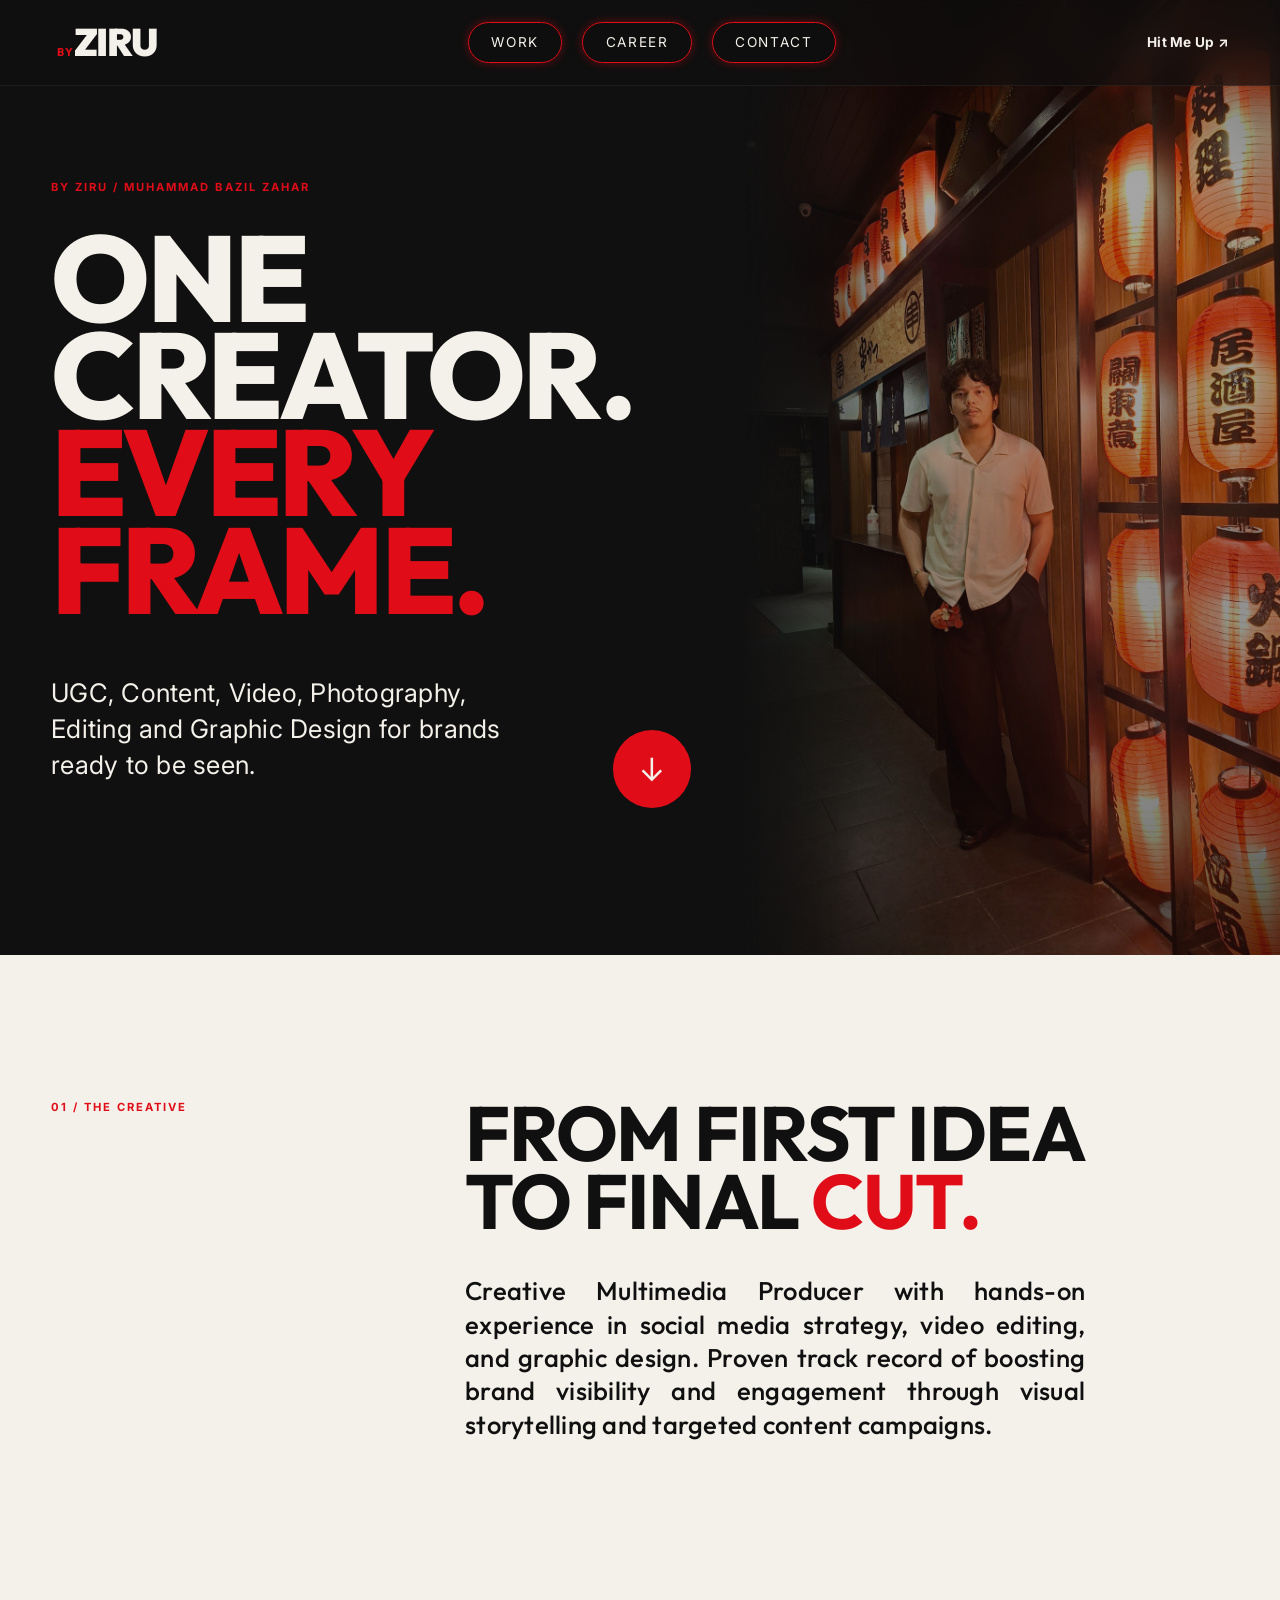
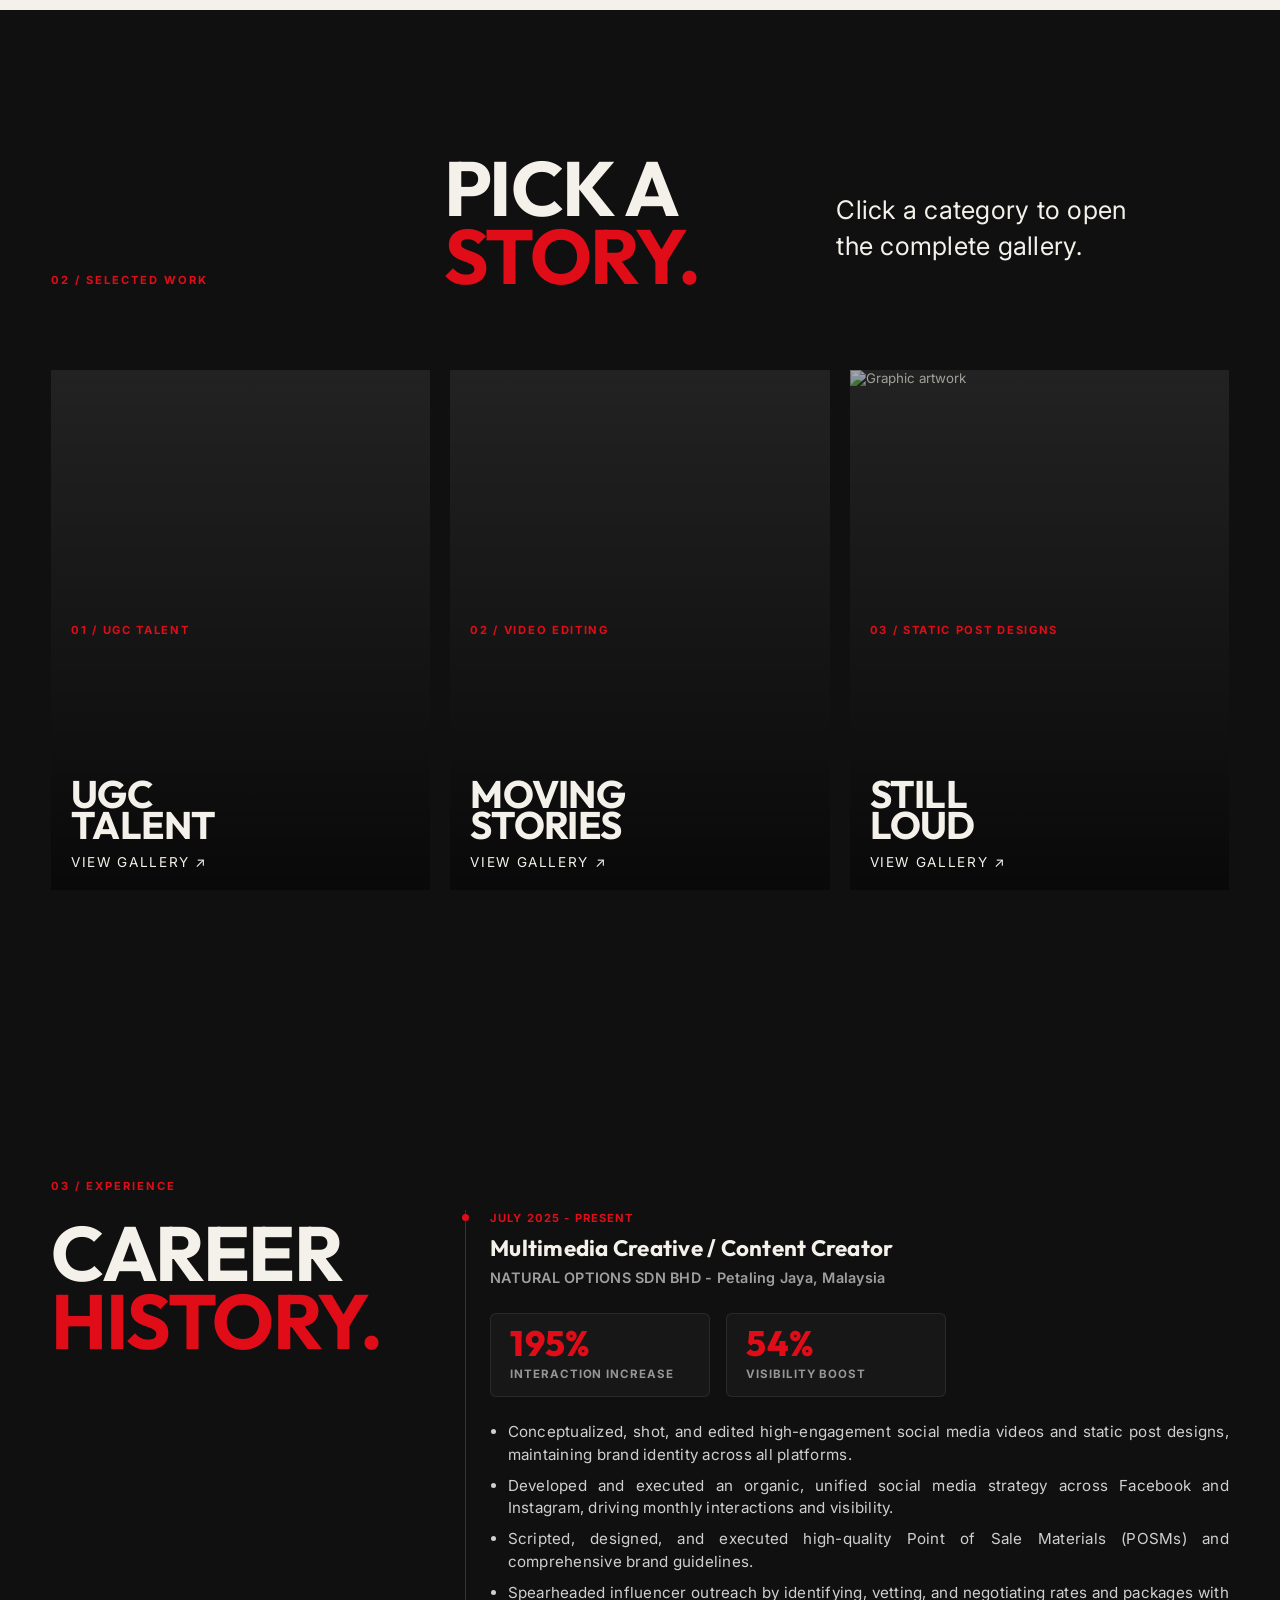
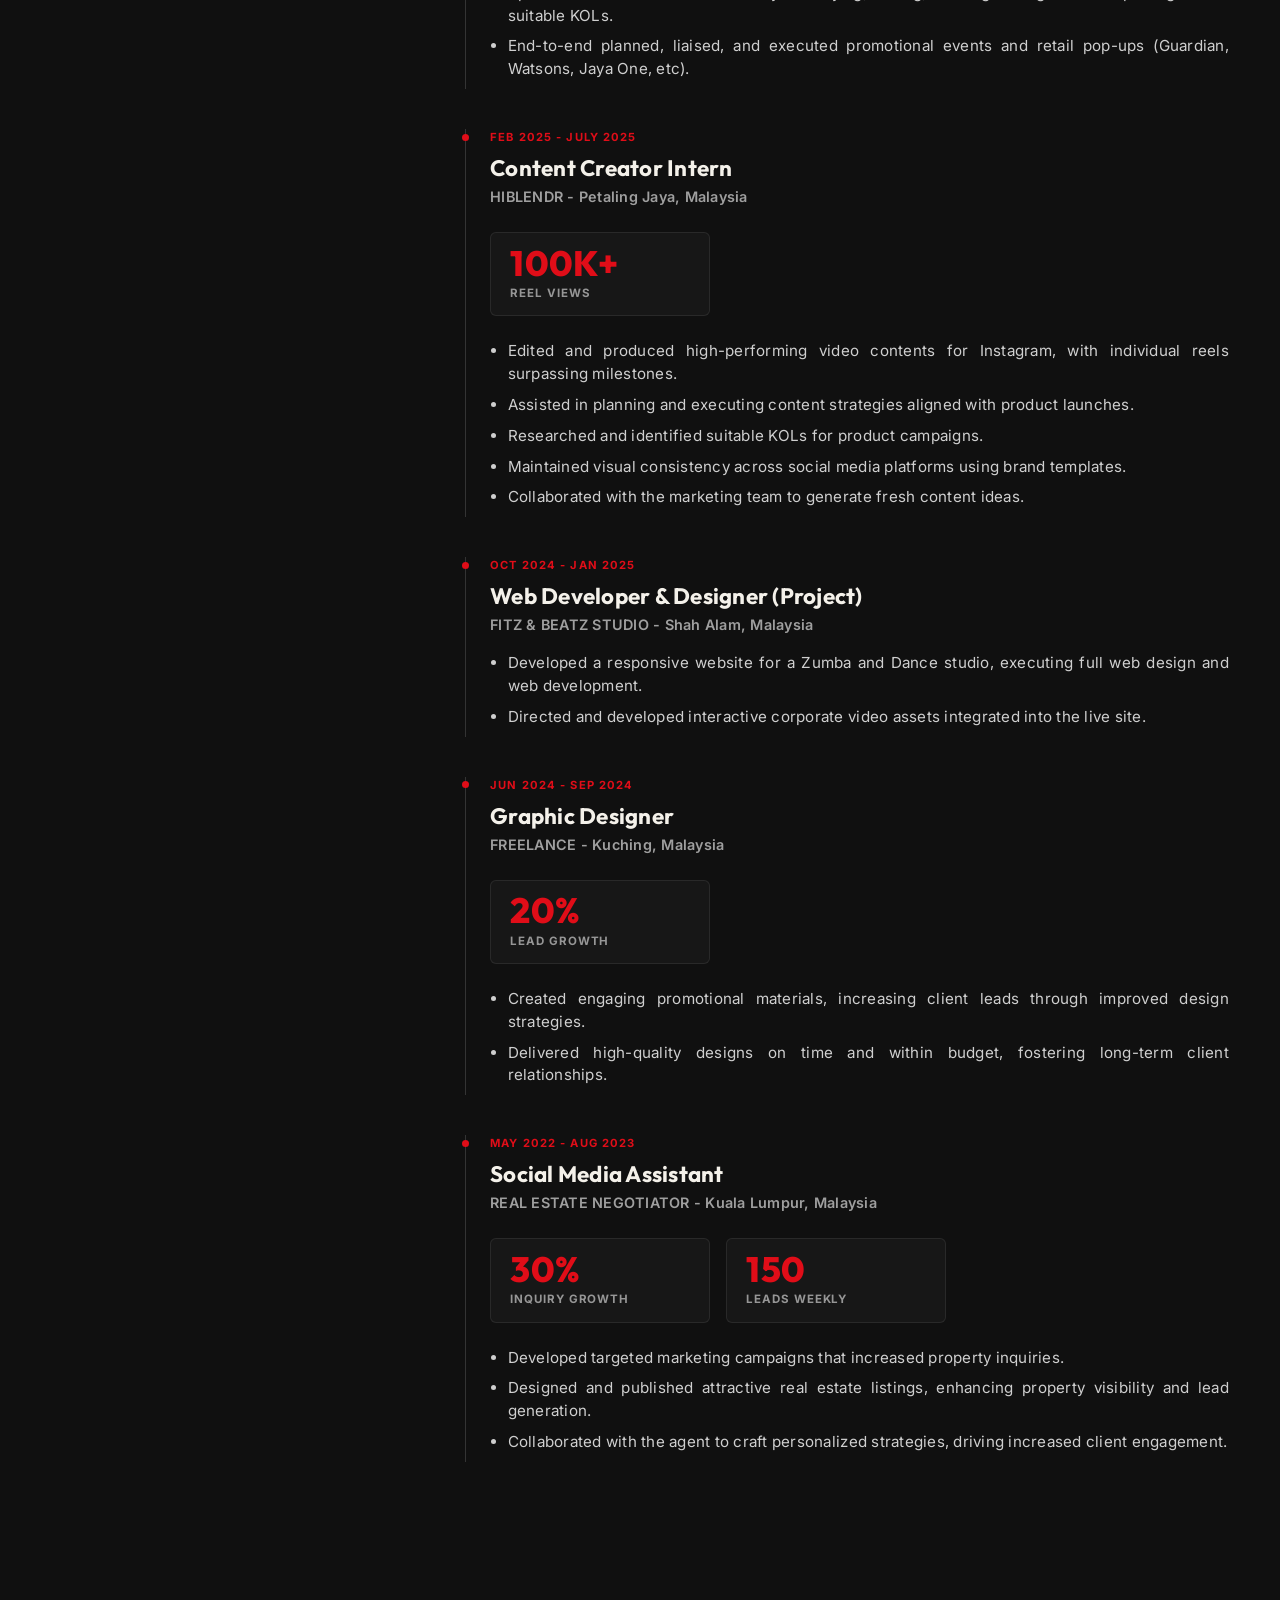
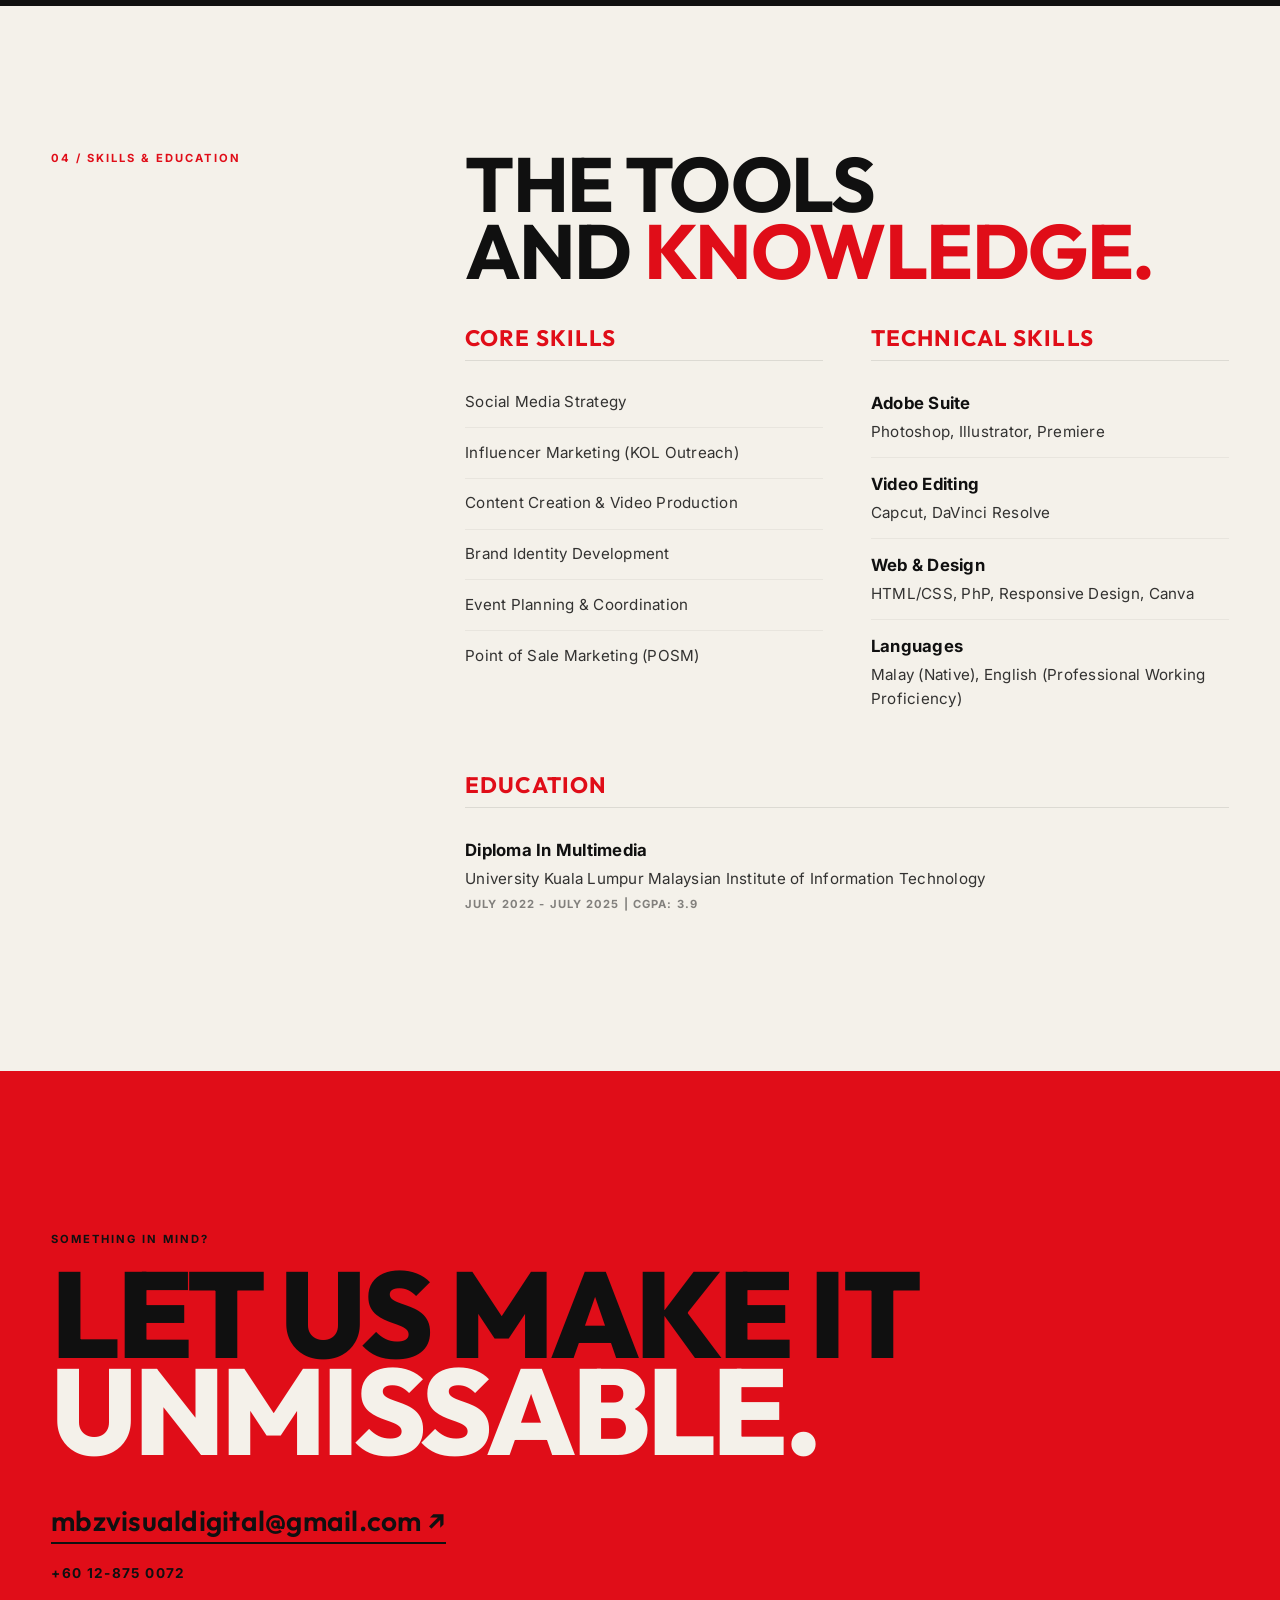
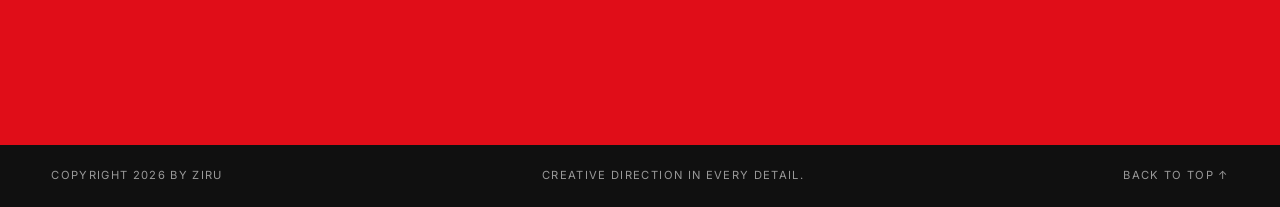
==== index.html @ d450a05c "style: increase eyebrow to heading gap to match heading to description gap" ====
<!doctype html>
<html lang="en">

<head>
    <!-- ========================================== METADATA & FONTS ========================================== -->
    <meta charset="UTF-8">
    <meta name="viewport" content="width=device-width, initial-scale=1.0">
    <meta name="referrer" content="no-referrer">
    <meta name="description" content="BY ZIRU - all-in-one creative studio.">
    <title>BY ZIRU | Creative Studio</title>

    <!-- Google Fonts -->
    <link rel="preconnect" href="https://fonts.googleapis.com">
    <link rel="preconnect" href="https://fonts.gstatic.com" crossorigin>
    <link
        href="https://fonts.googleapis.com/css2?family=Inter:wght@400;500;600;700&family=Outfit:wght@400;600;700;800;900&display=swap"
        rel="stylesheet">

    <!-- Custom Styles -->
    <link rel="stylesheet" href="styles.css?v=1.2">
</head>

<body>

    <!-- ========================================== SITE HEADER (NAV) ========================================== -->
    <header class="site-header">
        <a class="logo" href="#top" aria-label="BY ZIRU home">
            <b>BY</b><span>ZIRU</span>
        </a>
        <nav>
            <a href="#work">Work</a>
            <a href="#experience">Career</a>
            <a href="#contact">Contact</a>
        </nav>
        <a class="header-contact" href="mailto:mbzvisualdigital@gmail.com">Hit Me Up &#8599;</a>
    </header>

    <!-- ========================================== MAIN CONTENT ========================================== -->
    <main id="top">

        <!-- ----------------- HERO SECTION (SPLIT LAYOUT) ----------------- -->
        <section class="hero hero-split">
            <div class="hero-content">
                <div class="hero-header-group">
                    <p class="eyebrow">BY ZIRU / MUHAMMAD BAZIL ZAHAR</p>
                    <h1>One creator.<br><em>Every frame.</em></h1>
                </div>
                <div class="hero-bottom">
                    <p>UGC, Content, Video, Photography, Editing and Graphic Design for brands ready to be seen.</p>
                    <a class="round-link" href="#work">&#8595;</a>
                </div>
            </div>
            <div class="hero-image-wrapper">
                <img src="Images/20260505_210655~2.jpg" alt="BY ZIRU Creative Studio Hero" class="hero-split-image">
            </div>
        </section>

        <!-- ----------------- INTRO SECTION (01) ----------------- -->
        <section class="intro light">
            <p class="section-label">01 / The creative</p>
            <div>
                <h2>From first idea<br>to final <em>cut.</em></h2>
                <p>Creative Multimedia Producer with hands-on experience in social media strategy, video editing, and
                    graphic design. Proven track record of boosting brand visibility and engagement through visual
                    storytelling and targeted content campaigns.</p>
            </div>
        </section>

        <!-- ----------------- SELECTED WORK / GALLERY SECTION (02) ----------------- -->
        <section class="work" id="work">
            <div class="work-head">
                <p class="section-label">02 / Selected work</p>
                <h2>Pick a<br><em>story.</em></h2>
                <p>Click a category to open<br>the complete gallery.</p>
            </div>
            <div class="category-grid">
                <!-- UGC Card -->
                <button class="category-card category-ugc" data-gallery="ugc">
                    <video src="Files/Talent/Heypresso Coffee Machine Ad.mp4" alt="BY ZIRU Talent work" autoplay loop
                        muted playsinline></video>
                    <span>01 / UGC Talent</span>
                    <strong>UGC<br>Talent</strong>
                    <i>View gallery &#8599;</i>
                </button>

                <!-- Videos Card -->
                <button class="category-card" data-gallery="videos">
                    <video src="Files/Videos/w.mp4" alt="Film production" autoplay loop muted playsinline></video>
                    <span>02 / Video Editing</span>
                    <strong>Moving<br>stories</strong>
                    <i>View gallery &#8599;</i>
                </button>

                <!-- Static Posts Card -->
                <button class="category-card" data-gallery="static">
                    <img src="Files/Static Posts/ramadhan.png" alt="Graphic artwork">
                    <span>03 / Static Post Designs</span>
                    <strong>Still<br>loud</strong>
                    <i>View gallery &#8599;</i>
                </button>
            </div>
        </section>

        <!-- ----------------- EXPERIENCE SECTION (03) ----------------- -->
        <section class="experience" id="experience">
            <div class="experience-header">
                <p class="section-label">03 / Experience</p>
                <h2>Career<br><em>History.</em></h2>
            </div>

            <div class="experience-list">
                <div class="experience-item">
                    <span class="exp-date">July 2025 - Present</span>
                    <h3 class="exp-title">Multimedia Creative / Content Creator</h3>
                    <span class="exp-company">NATURAL OPTIONS SDN BHD - Petaling Jaya, Malaysia</span>
                    <div class="exp-metrics">
                        <div class="metric-card">
                            <span class="metric-num">195%</span>
                            <span class="metric-label">Interaction Increase</span>
                        </div>
                        <div class="metric-card">
                            <span class="metric-num">54%</span>
                            <span class="metric-label">Visibility Boost</span>
                        </div>
                    </div>
                    <ul class="exp-content">
                        <li>Conceptualized, shot, and edited high-engagement social media videos and static post
                            designs, maintaining brand identity across all platforms.</li>
                        <li>Developed and executed an organic, unified social media strategy across Facebook and
                            Instagram, driving monthly interactions and visibility.</li>
                        <li>Scripted, designed, and executed high-quality Point of Sale Materials (POSMs) and
                            comprehensive brand guidelines.</li>
                        <li>Spearheaded influencer outreach by identifying, vetting, and negotiating rates and packages
                            with suitable KOLs.</li>
                        <li>End-to-end planned, liaised, and executed promotional events and retail pop-ups (Guardian,
                            Watsons, Jaya One, etc).</li>
                    </ul>
                </div>

                <div class="experience-item">
                    <span class="exp-date">Feb 2025 - July 2025</span>
                    <h3 class="exp-title">Content Creator Intern</h3>
                    <span class="exp-company">HIBLENDR - Petaling Jaya, Malaysia</span>
                    <div class="exp-metrics">
                        <div class="metric-card">
                            <span class="metric-num">100K+</span>
                            <span class="metric-label">Reel Views</span>
                        </div>
                    </div>
                    <ul class="exp-content">
                        <li>Edited and produced high-performing video contents for Instagram, with individual reels
                            surpassing milestones.</li>
                        <li>Assisted in planning and executing content strategies aligned with product launches.</li>
                        <li>Researched and identified suitable KOLs for product campaigns.</li>
                        <li>Maintained visual consistency across social media platforms using brand templates.</li>
                        <li>Collaborated with the marketing team to generate fresh content ideas.</li>
                    </ul>
                </div>

                <div class="experience-item">
                    <span class="exp-date">Oct 2024 - Jan 2025</span>
                    <h3 class="exp-title">Web Developer & Designer (Project)</h3>
                    <span class="exp-company">FITZ & BEATZ STUDIO - Shah Alam, Malaysia</span>
                    <ul class="exp-content">
                        <li>Developed a responsive website for a Zumba and Dance studio, executing full web design and
                            web development.</li>
                        <li>Directed and developed interactive corporate video assets integrated into the live site.
                        </li>
                    </ul>
                </div>

                <div class="experience-item">
                    <span class="exp-date">Jun 2024 - Sep 2024</span>
                    <h3 class="exp-title">Graphic Designer</h3>
                    <span class="exp-company">FREELANCE - Kuching, Malaysia</span>
                    <div class="exp-metrics">
                        <div class="metric-card">
                            <span class="metric-num">20%</span>
                            <span class="metric-label">Lead Growth</span>
                        </div>
                    </div>
                    <ul class="exp-content">
                        <li>Created engaging promotional materials, increasing client leads through improved design
                            strategies.</li>
                        <li>Delivered high-quality designs on time and within budget, fostering long-term client
                            relationships.</li>
                    </ul>
                </div>

                <div class="experience-item">
                    <span class="exp-date">May 2022 - Aug 2023</span>
                    <h3 class="exp-title">Social Media Assistant</h3>
                    <span class="exp-company">REAL ESTATE NEGOTIATOR - Kuala Lumpur, Malaysia</span>
                    <div class="exp-metrics">
                        <div class="metric-card">
                            <span class="metric-num">30%</span>
                            <span class="metric-label">Inquiry Growth</span>
                        </div>
                        <div class="metric-card">
                            <span class="metric-num">150</span>
                            <span class="metric-label">Leads Weekly</span>
                        </div>
                    </div>
                    <ul class="exp-content">
                        <li>Developed targeted marketing campaigns that increased property inquiries.</li>
                        <li>Designed and published attractive real estate listings, enhancing property visibility and
                            lead generation.</li>
                        <li>Collaborated with the agent to craft personalized strategies, driving increased client
                            engagement.</li>
                    </ul>
                </div>
            </div>
        </section>

        <!-- ----------------- SKILLS & EDUCATION SECTION (04) ----------------- -->
        <section class="intro light" id="skills">
            <p class="section-label">04 / Skills & Education</p>
            <div>
                <h2>The tools<br>and <em>knowledge.</em></h2>

                <div class="resume-grid">
                    <div class="resume-block">
                        <h3>Core Skills</h3>
                        <ul>
                            <li>Social Media Strategy</li>
                            <li>Influencer Marketing (KOL Outreach)</li>
                            <li>Content Creation & Video Production</li>
                            <li>Brand Identity Development</li>
                            <li>Event Planning & Coordination</li>
                            <li>Point of Sale Marketing (POSM)</li>
                        </ul>
                    </div>

                    <div class="resume-block">
                        <h3>Technical Skills</h3>
                        <ul>
                            <li><strong>Adobe Suite</strong> Photoshop, Illustrator, Premiere</li>
                            <li><strong>Video Editing</strong> Capcut, DaVinci Resolve</li>
                            <li><strong>Web & Design</strong> HTML/CSS, PhP, Responsive Design, Canva</li>
                            <li><strong>Languages</strong> Malay (Native), English (Professional Working Proficiency)
                            </li>
                        </ul>
                    </div>

                    <div class="resume-block" style="grid-column: 1 / -1;">
                        <h3>Education</h3>
                        <ul>
                            <li>
                                <strong>Diploma In Multimedia</strong>
                                University Kuala Lumpur Malaysian Institute of Information Technology
                                <span class="edu-meta">July 2022 - July 2025 | CGPA: 3.9</span>
                            </li>
                        </ul>
                    </div>
                </div>
            </div>
        </section>

        <!-- ----------------- CONTACT SECTION ----------------- -->
        <section class="contact" id="contact">
            <p class="eyebrow">Something in Mind?</p>
            <h2>Let us make it<br><em>unmissable.</em></h2>
            <a class="contact-email" href="mailto:mbzvisualdigital@gmail.com">mbzvisualdigital@gmail.com &#8599;</a>
            <a class="contact-phone" href="tel:+60128750072">+60 12-875 0072</a>
        </section>
    </main>

    <!-- ========================================== FOOTER ========================================== -->
    <footer>
        <span>Copyright 2026 BY ZIRU</span>
        <span>Creative direction in every detail.</span>
        <a href="#top">Back to top &#8593;</a>
    </footer>

    <!-- ========================================== DIALOG MODALS ========================================== -->

    <!-- Gallery Modal -->
    <dialog class="gallery-modal" aria-labelledby="gallery-title">
        <div class="modal-top">
            <div>
                <p class="section-label">BY ZIRU / Work</p>
                <h2 id="gallery-title">Gallery</h2>
            </div>
            <button class="close-modal" aria-label="Close gallery">Close &#215;</button>
        </div>
        <div class="media-grid" id="media-grid"></div>
    </dialog>

    <!-- Lightbox Modal -->
    <dialog class="lightbox" aria-label="Enlarged media">
        <button class="close-lightbox" aria-label="Close enlarged media">Close &#215;</button>
        <div id="lightbox-content"></div>
    </dialog>

    <!-- ========================================== SCRIPTS ========================================== -->
    <script src="media_data.js"></script>
    <script src="script.js"></script>
</body>

</html>
---- styles.css ----
/* ========================================== GLOBAL SETTINGS & CSS VARIABLES ========================================== */
:root {
  --red: #e00d18;
  --ink: #101010;
  --paper: #f4f1ea;
  --line: rgba(16, 16, 16, 0.2);

  /* Standardized Typographic Scale */
  --font-xs: 0.7rem;          /* Sub-labels, small meta, footer */
  --font-sm: 0.85rem;         /* Standard labels, card info, nav links */
  --font-base: 1.05rem;       /* Standard paragraphs, body copy */
  --font-lg: clamp(1.2rem, 2vw, 1.7rem);       /* Lead paragraphs, description copy */
  --font-h3: clamp(2rem, 3vw, 2.5rem);         /* Modal headers, card titles */
  --font-h2: clamp(2.8rem, 6vw, 6.5rem);       /* Section headings */
  --font-h1: clamp(3.8rem, 9.5vw, 10rem);      /* Main hero titles, huge headings */
}

* {
  box-sizing: border-box;
}

html {
  scroll-behavior: smooth;
}

body {
  margin: 0;
  background: var(--ink);
  color: var(--paper);
  font-family: Inter, Arial, sans-serif;
  font-size: var(--font-base);
  line-height: 1.6;
  letter-spacing: 0.015em;
}

a {
  color: inherit;
  text-decoration: none;
}

/* ========================================== SITE HEADER (NAVIGATION) ========================================== */
.site-header {
  position: fixed;
  top: 0;
  z-index: 100;
  width: 100%;
  height: 86px;
  padding: 0 4vw;
  display: flex;
  align-items: center;
  justify-content: space-between;
  background: rgba(16, 16, 16, 0.65);
  backdrop-filter: blur(16px);
  -webkit-backdrop-filter: blur(16px);
  border-bottom: 1px solid rgba(255, 255, 255, 0.06);
}

.logo {
  font: 900 2.4rem/1 Outfit, sans-serif;
  letter-spacing: -0.03em;
}

.logo b {
  margin-left: 0.35rem;
  color: var(--red);
  font-size: var(--font-xs);
  letter-spacing: 0.08em;
}

nav {
  display: flex;
  gap: 1.25rem;
  font-size: var(--font-sm);
  text-transform: uppercase;
  letter-spacing: 0.12em;
  align-items: center;
}

nav a {
  display: inline-block;
  padding: 0.55rem 1.4rem;
  border: 1px solid var(--red);
  border-radius: 50px;
  background: rgba(16, 16, 16, 0.85);
  box-shadow: 0 0 10px rgba(224, 13, 24, 0.4);
  transition: all 0.3s ease;
}

nav a:hover {
  background: transparent;
  border-color: transparent;
  box-shadow: none;
}

.header-contact {
  font-size: var(--font-sm);
  font-weight: 700;
}

.site-header a:hover {
  color: var(--red);
}

/* ========================================== HERO SECTION ========================================== */
.hero {
  min-height: 100vh;
  padding: clamp(9rem, 18vw, 13rem) 4vw 3rem;
  display: flex;
  flex-direction: column;
  justify-content: space-between;
  background: linear-gradient(180deg, rgba(16, 16, 16, 0.4) 0%, rgba(16, 16, 16, 0.85) 100%), 
              linear-gradient(120deg, transparent 48%, rgba(224, 13, 24, 0.15)), 
              url('Images/20260505_210655~2.jpg');
  background-size: cover;
  background-position: center;
}

.eyebrow,
.section-label {
  margin: 0;
  color: var(--red);
  font-size: var(--font-xs);
  letter-spacing: 0.18em;
  text-transform: uppercase;
  font-weight: 700;
}

.hero h1,
.contact h2 {
  margin: 0.5rem 0 1rem;
  font: 800 var(--font-h1)/0.8 Outfit, sans-serif;
  letter-spacing: -0.03em;
  text-transform: uppercase;
}

.hero em,
h2 em {
  font-style: normal;
  color: var(--red);
}

.hero-bottom {
  display: flex;
  align-items: end;
  justify-content: space-between;
  gap: 2rem;
}

.hero-bottom p {
  max-width: 480px;
  line-height: 1.4;
  font-size: var(--font-lg);
}

.round-link {
  display: grid;
  place-items: center;
  height: 78px;
  width: 78px;
  background: var(--red);
  border-radius: 50%;
  font-size: 2rem;
}

/* ========================================== HERO SPLIT VARIANT (index-side-hero.html) ========================================== */
.hero-split {
  flex-direction: row;
  align-items: stretch;
  padding: 0;
  background: var(--ink);
  background-image: none;
  min-height: 80vh;
}

.hero-split .hero-content {
  flex: 1;
  display: flex;
  flex-direction: column;
  justify-content: center;
  padding: clamp(4rem, 8vw, 6rem) 4vw 4rem;
  background: linear-gradient(120deg, var(--ink) 85%, rgba(16, 16, 16, 0.7));
}

.hero-header-group {
  display: flex;
  flex-direction: column;
  gap: 2rem;
  margin-bottom: 2rem;
}

.hero-header-group h1 {
  margin: 0;
}

.hero-image-wrapper {
  flex: 0 0 42%;
  position: relative;
  overflow: hidden;
}

.hero-image-wrapper::before {
  content: '';
  position: absolute;
  inset: 0;
  z-index: 1;
  background: linear-gradient(90deg, var(--ink) 0%, transparent 30%),
              linear-gradient(180deg, rgba(16, 16, 16, 0.3) 0%, rgba(16, 16, 16, 0.5) 100%);
}

.hero-split-image {
  width: 100%;
  height: 100%;
  object-fit: cover;
  display: block;
}

/* Utility Class for Light Background Sections */
.light {
  background: var(--paper);
  color: var(--ink);
}

/* ========================================== INTRO SECTION (01) ========================================== */
.intro,
.services,
.experience {
  padding: 9rem 4vw;
  display: grid;
  grid-template-columns: 1fr 2fr;
  gap: 2rem;
}

.intro h2,
.services h2,
.experience h2,
.work-head h2 {
  font: 700 var(--font-h2)/0.88 Outfit, sans-serif;
  letter-spacing: -0.02em;
  margin: 0 0 2.5rem;
  text-transform: uppercase;
}

.intro div > p {
  max-width: 620px;
  font: 500 var(--font-lg)/1.3 Outfit, sans-serif;
  letter-spacing: 0.01em;
  text-align: justify;
}

/* ========================================== SELECTED WORK / GALLERY SECTION (02) ========================================== */
.work {
  padding: 9rem 4vw;
}

.work-head {
  display: grid;
  grid-template-columns: 1fr 1fr 1fr;
  align-items: end;
  margin-bottom: 5rem;
}

.work-head h2 {
  margin: 0;
}

.work-head > p:last-child {
  font-size: var(--font-lg);
  line-height: 1.4;
}

/* Cards Grid */
.category-grid {
  display: grid;
  grid-template-columns: repeat(3, 1fr);
  gap: 1.25rem;
}

.category-card {
  position: relative;
  min-height: 520px;
  overflow: hidden;
  border: 0;
  padding: 1.25rem;
  color: var(--paper);
  background: #282828;
  text-align: left;
  cursor: pointer;
  font-family: inherit;
}

.category-card img,
.category-card video {
  position: absolute;
  inset: 0;
  width: 100%;
  height: 100%;
  object-fit: cover;
  opacity: 0.74;
  transition: transform 0.6s cubic-bezier(0.16, 1, 0.3, 1), opacity 0.6s ease;
}

.category-card:hover img,
.category-card:hover video {
  transform: scale(1.05);
  opacity: 0.92;
}

.category-card:after {
  content: "";
  position: absolute;
  inset: 0;
  background: linear-gradient(180deg, rgba(0, 0, 0, 0.15), rgba(0, 0, 0, 0.78));
}

.category-card span,
.category-card strong,
.category-card i {
  position: relative;
  z-index: 1;
  display: block;
}

.category-card span {
  font-size: var(--font-xs);
  letter-spacing: 0.15em;
  font-weight: 700;
  text-transform: uppercase;
  color: var(--red);
}

.category-card strong {
  position: absolute;
  left: 1.25rem;
  bottom: 3rem;
  font: 700 var(--font-h3)/0.82 Outfit, sans-serif;
  letter-spacing: -0.02em;
  text-transform: uppercase;
}

.category-card i {
  position: absolute;
  bottom: 1.25rem;
  font-size: var(--font-sm);
  font-style: normal;
  text-transform: uppercase;
  letter-spacing: 0.12em;
}

.social-link {
  display: inline-block;
  margin-top: 2rem;
  padding-bottom: 0.4rem;
  border-bottom: 1px solid var(--paper);
  font-size: 0.78rem;
  font-weight: 700;
  text-transform: uppercase;
  letter-spacing: 0.04em;
}

/* ========================================== SERVICES SECTION (03) ========================================== */
.services ul {
  list-style: none;
  padding: 0;
  margin: 0;
  border-top: 1px solid var(--line);
}

.services li {
  padding: 1.25rem 0;
  border-bottom: 1px solid var(--line);
  font: 600 clamp(1.4rem, 2.2vw, 2rem)/1 Outfit, sans-serif;
  letter-spacing: -0.01em;
}

.services li span {
  display: inline-block;
  width: 3.5rem;
  color: var(--red);
  font: 700 var(--font-xs) Inter, Arial, sans-serif;
}

/* ========================================== RESUME: EXPERIENCE ========================================== */
.experience-header {
  display: flex;
  flex-direction: column;
  gap: 1.5rem;
}

.experience-header h2 {
  margin: 0;
}

.experience-list {
  display: flex;
  flex-direction: column;
  gap: 2.5rem;
  margin-top: 2rem;
}

.experience-item {
  position: relative;
  padding-left: 1.5rem;
  border-left: 1px solid rgba(255, 255, 255, 0.15);
  text-align: justify;
}

.experience-item::before {
  content: "";
  position: absolute;
  left: -4px;
  top: 0.3rem;
  width: 7px;
  height: 7px;
  background: var(--red);
  border-radius: 50%;
}

.exp-date {
  display: block;
  font-size: var(--font-xs);
  color: var(--red);
  text-transform: uppercase;
  letter-spacing: 0.1em;
  font-weight: 700;
  margin-bottom: 0.5rem;
}

.exp-title {
  margin: 0 0 0.2rem 0;
  font: 700 1.4rem/1.2 Outfit, sans-serif;
  color: var(--paper);
}

.exp-company {
  display: block;
  font-size: 0.9rem;
  color: rgba(255, 255, 255, 0.6);
  margin-bottom: 1rem;
  font-weight: 600;
}

.exp-content {
  margin: 0;
  padding-left: 1.1rem;
  color: rgba(255, 255, 255, 0.8);
  font-size: 0.95rem;
}

.exp-content li {
  margin-bottom: 0.5rem;
  line-height: 1.5;
  text-align: justify;
}

.exp-metrics {
  display: flex;
  flex-wrap: wrap;
  gap: 1rem;
  margin: 1.5rem 0;
}

.metric-card {
  background: rgba(255, 255, 255, 0.03);
  border: 1px solid rgba(255, 255, 255, 0.08);
  border-radius: 6px;
  padding: 0.8rem 1.2rem;
  display: flex;
  flex-direction: column;
  min-width: 140px;
  flex: 1 1 calc(50% - 0.5rem);
  max-width: 220px;
  transition: transform 0.3s cubic-bezier(0.16, 1, 0.3, 1), border-color 0.3s ease;
}

.metric-card:hover {
  transform: translateY(-2px);
  border-color: var(--red);
}

.metric-num {
  font: 800 2.2rem/1 Outfit, sans-serif;
  color: var(--red);
  margin-bottom: 0.2rem;
}

.metric-label {
  font-size: 0.72rem;
  font-weight: 700;
  text-transform: uppercase;
  letter-spacing: 0.08em;
  color: rgba(255, 255, 255, 0.55);
}

/* ========================================== RESUME: SKILLS & EDUCATION ========================================== */
.resume-grid {
  display: grid;
  grid-template-columns: 1fr;
  gap: 3rem;
  margin-top: 2rem;
}

@media (min-width: 768px) {
  .resume-grid {
    grid-template-columns: 1fr 1fr;
  }
}

.resume-block h3 {
  font: 700 1.4rem/1.2 Outfit, sans-serif;
  margin: 0 0 1rem 0;
  color: var(--red);
  border-bottom: 1px solid rgba(255, 255, 255, 0.1);
  padding-bottom: 0.5rem;
  text-transform: uppercase;
  letter-spacing: 0.05em;
}

.resume-block ul {
  list-style: none;
  padding: 0;
  margin: 0;
}

.resume-block li {
  padding: 0.8rem 0;
  border-bottom: 1px solid rgba(255, 255, 255, 0.05);
  font-size: 0.95rem;
  color: rgba(255, 255, 255, 0.85);
}

.resume-block li:last-child {
  border-bottom: none;
}

.resume-block li strong {
  display: block;
  color: var(--paper);
  font-size: 1.05rem;
  margin-bottom: 0.2rem;
}

.edu-meta {
  display: block;
  font-size: var(--font-xs);
  color: rgba(255, 255, 255, 0.5);
  text-transform: uppercase;
  letter-spacing: 0.1em;
  font-weight: 700;
  margin-top: 0.3rem;
}

/* Light theme overrides for Resume Blocks (Skills & Education) */
.light .resume-block h3 {
  border-color: rgba(16, 16, 16, 0.1);
}

.light .resume-block li {
  border-color: rgba(16, 16, 16, 0.05);
  color: rgba(16, 16, 16, 0.85); /* Smokey black */
}

.light .resume-block li strong {
  color: var(--ink); /* Smokey black */
}

.light .edu-meta {
  color: rgba(16, 16, 16, 0.5); /* Smokey black */
}

/* ========================================== CONTACT SECTION ========================================== */
.contact {
  padding: 10rem 4vw;
  background: var(--red);
  color: var(--ink);
}

.contact .eyebrow {
  color: var(--ink);
}

.contact h2 {
  margin: 1rem 0 3rem;
}

.contact h2 em {
  color: var(--paper);
}

.contact-email {
  display: table;
  font: 600 clamp(1.2rem, 2.2vw, 2.2rem)/1 Outfit, sans-serif;
  border-bottom: 2px solid var(--ink);
  padding-bottom: 0.45rem;
}

.contact-phone {
  display: table;
  margin-top: 1.15rem;
  font-size: var(--font-sm);
  font-weight: 700;
  text-transform: uppercase;
  letter-spacing: 0.1em;
}

/* ========================================== FOOTER ========================================== */
footer {
  padding: 1.4rem 4vw;
  display: flex;
  justify-content: space-between;
  gap: 1rem;
  font-size: var(--font-xs);
  color: #999;
  text-transform: uppercase;
  letter-spacing: 0.12em;
}

/* ========================================== GALLERY MODAL & LIGHTBOX ========================================== */
.gallery-modal {
  width: min(1200px, 94vw);
  height: min(860px, 92vh);
  padding: clamp(1.5rem, 4vw, 4rem);
  border: 0;
  background: var(--paper);
  color: var(--ink);
}

.gallery-modal::backdrop {
  background: rgba(6, 6, 6, 0.58);
  backdrop-filter: blur(13px);
}

.modal-top {
  display: flex;
  align-items: start;
  justify-content: space-between;
  margin-bottom: 2rem;
}

.modal-top h2 {
  margin: 0.5rem 0 0;
  font: 800 var(--font-h2)/0.85 Outfit, sans-serif;
  letter-spacing: -0.02em;
  text-transform: uppercase;
}

.close-modal {
  border: 1px solid var(--ink);
  background: transparent;
  padding: 0.7rem 1rem;
  font: 700 var(--font-sm) Inter, Arial, sans-serif;
  text-transform: uppercase;
  cursor: pointer;
}

.media-grid {
  display: grid;
  grid-template-columns: repeat(3, 1fr);
  gap: 1rem;
}

.media-grid figure {
  margin: 0;
  aspect-ratio: 1;
  background: #ddd;
  overflow: hidden;
  cursor: zoom-in;
}

.media-grid figure img,
.media-grid figure video {
  width: 100%;
  height: 100%;
  object-fit: cover;
  transition: transform 0.4s ease;
  display: block;
}

.media-grid figure:hover img,
.media-grid figure:hover video {
  transform: scale(1.03);
}

.lightbox {
  width: min(1100px, 94vw);
  height: min(880px, 92vh);
  padding: 0;
  border: 0;
  background: #090909;
  color: var(--paper);
}

.lightbox::backdrop {
  background: rgba(6, 6, 6, 0.78);
  backdrop-filter: blur(16px);
}

.close-lightbox {
  position: absolute;
  right: 1rem;
  top: 1rem;
  z-index: 2;
  border: 1px solid var(--paper);
  background: rgba(0, 0, 0, 0.55);
  color: var(--paper);
  padding: 0.65rem 0.9rem;
  font: 700 var(--font-sm) Inter, Arial, sans-serif;
  text-transform: uppercase;
  cursor: pointer;
}

.lightbox #lightbox-content {
  display: flex;
  justify-content: center;
  align-items: center;
  height: 100%;
  width: 100%;
}

#lightbox-content img,
#lightbox-content video {
  max-width: 90vw;
  max-height: 90vh;
  border-radius: 8px;
  box-shadow: 0 10px 40px rgba(0,0,0,0.4);
  background: var(--ink);
}

.lightbox iframe {
  width: min(880px, 90vw);
  height: min(540px, 70vh);
  border: 0;
  border-radius: 8px;
  box-shadow: 0 12px 30px rgba(0, 0, 0, 0.6);
  background: #000;
}

/* Custom Play Overlay for Grid Video Thumbnails */
.media-container {
  position: relative;
  width: 100%;
  height: 100%;
}

.video-item::after {
  content: "▶";
  position: absolute;
  top: 50%;
  left: 50%;
  transform: translate(-50%, -50%);
  font-size: 1.8rem;
  color: #fff;
  background: rgba(224, 13, 24, 0.85);
  width: 54px;
  height: 54px;
  border-radius: 50%;
  display: flex;
  align-items: center;
  justify-content: center;
  text-indent: 4px;
  opacity: 0.8;
  transition: opacity 0.3s ease, transform 0.3s ease;
  pointer-events: none;
  z-index: 2;
}

.media-grid figure:hover .video-item::after {
  opacity: 1;
  transform: translate(-50%, -50%) scale(1.1);
}

/* ========================================== RESPONSIVE STYLES (MEDIA QUERIES) ========================================== */
@media (max-width: 700px) {
  .site-header {
    height: 64px;
  }
  .header-contact {
    display: none;
  }
  .logo {
    font-size: 1.8rem;
  }
  nav {
    gap: 0.5rem;
    font-size: 0.65rem;
  }
  nav a {
    padding: 0.35rem 0.8rem;
    box-shadow: 0 0 6px rgba(224, 13, 24, 0.4);
  }
  .intro,
  .services,
  .experience,
  .work-head {
    grid-template-columns: 1fr;
  }
  .intro,
  .services,
  .work,
  .contact {
    padding-top: 6rem;
    padding-bottom: 6rem;
  }
  .work-head {
    gap: 1.5rem;
    margin-bottom: 3rem;
  }
  .category-grid {
    grid-template-columns: 1fr;
  }
  .category-card {
    min-height: 320px; /* Condensed height to fit mobile screens perfectly */
  }
  .hero {
    min-height: 720px;
  }
  .hero-bottom {
    align-items: center;
  }
  .round-link {
    height: 58px;
    width: 58px;
    flex: none;
  }
  footer {
    flex-direction: column;
  }
  .media-grid {
    grid-template-columns: repeat(2, 1fr);
    gap: 0.65rem;
  }
  /* Hero split responsive */
  .hero-split {
    flex-direction: column;
    min-height: auto;
    height: auto;
  }
  .hero-image-wrapper {
    flex: none;
    height: 38vh;
  }
  .hero-image-wrapper::before {
    background: linear-gradient(180deg, var(--ink) 0%, transparent 22%, transparent 82%, var(--ink) 100%),
                linear-gradient(90deg, var(--ink) 0%, transparent 10%, transparent 90%, var(--ink) 100%);
  }
  .hero-split .hero-content {
    padding: 5.5rem 4vw 2.5rem;
    justify-content: flex-start;
    gap: 1.25rem;
  }
  .hero-header-group {
    gap: 1.25rem;
    margin-bottom: 0;
  }
  .hero-header-group h1 {
    margin: 0;
  }

  /* Full-Screen Gallery Modal on Mobile (native app feel) */
  .gallery-modal {
    width: 100vw;
    max-width: 100vw;
    height: 100vh;
    max-height: 100vh;
    border-radius: 0;
    margin: 0;
    padding: 1.5rem 1.5rem 4rem; /* Bottom padding to prevent scroll cutting */
    overflow-y: auto;
  }
  .modal-top {
    margin-bottom: 1.5rem;
    align-items: center;
  }
  .modal-top h2 {
    font-size: 2.2rem;
  }
  .close-modal {
    padding: 0.5rem 0.8rem;
    font-size: 0.75rem;
  }

  /* Responsive Lightbox Video Players */
  .lightbox iframe {
    width: 92vw !important;
    height: 51.75vw !important; /* 16:9 landscape aspect ratio */
    max-height: 75vh !important;
  }
  .lightbox iframe.portrait-iframe,
  .lightbox video.portrait-video {
    width: min(340px, 86vw) !important;
    height: auto !important;
    aspect-ratio: 9 / 16 !important;
    max-height: 75vh !important;
  }
}
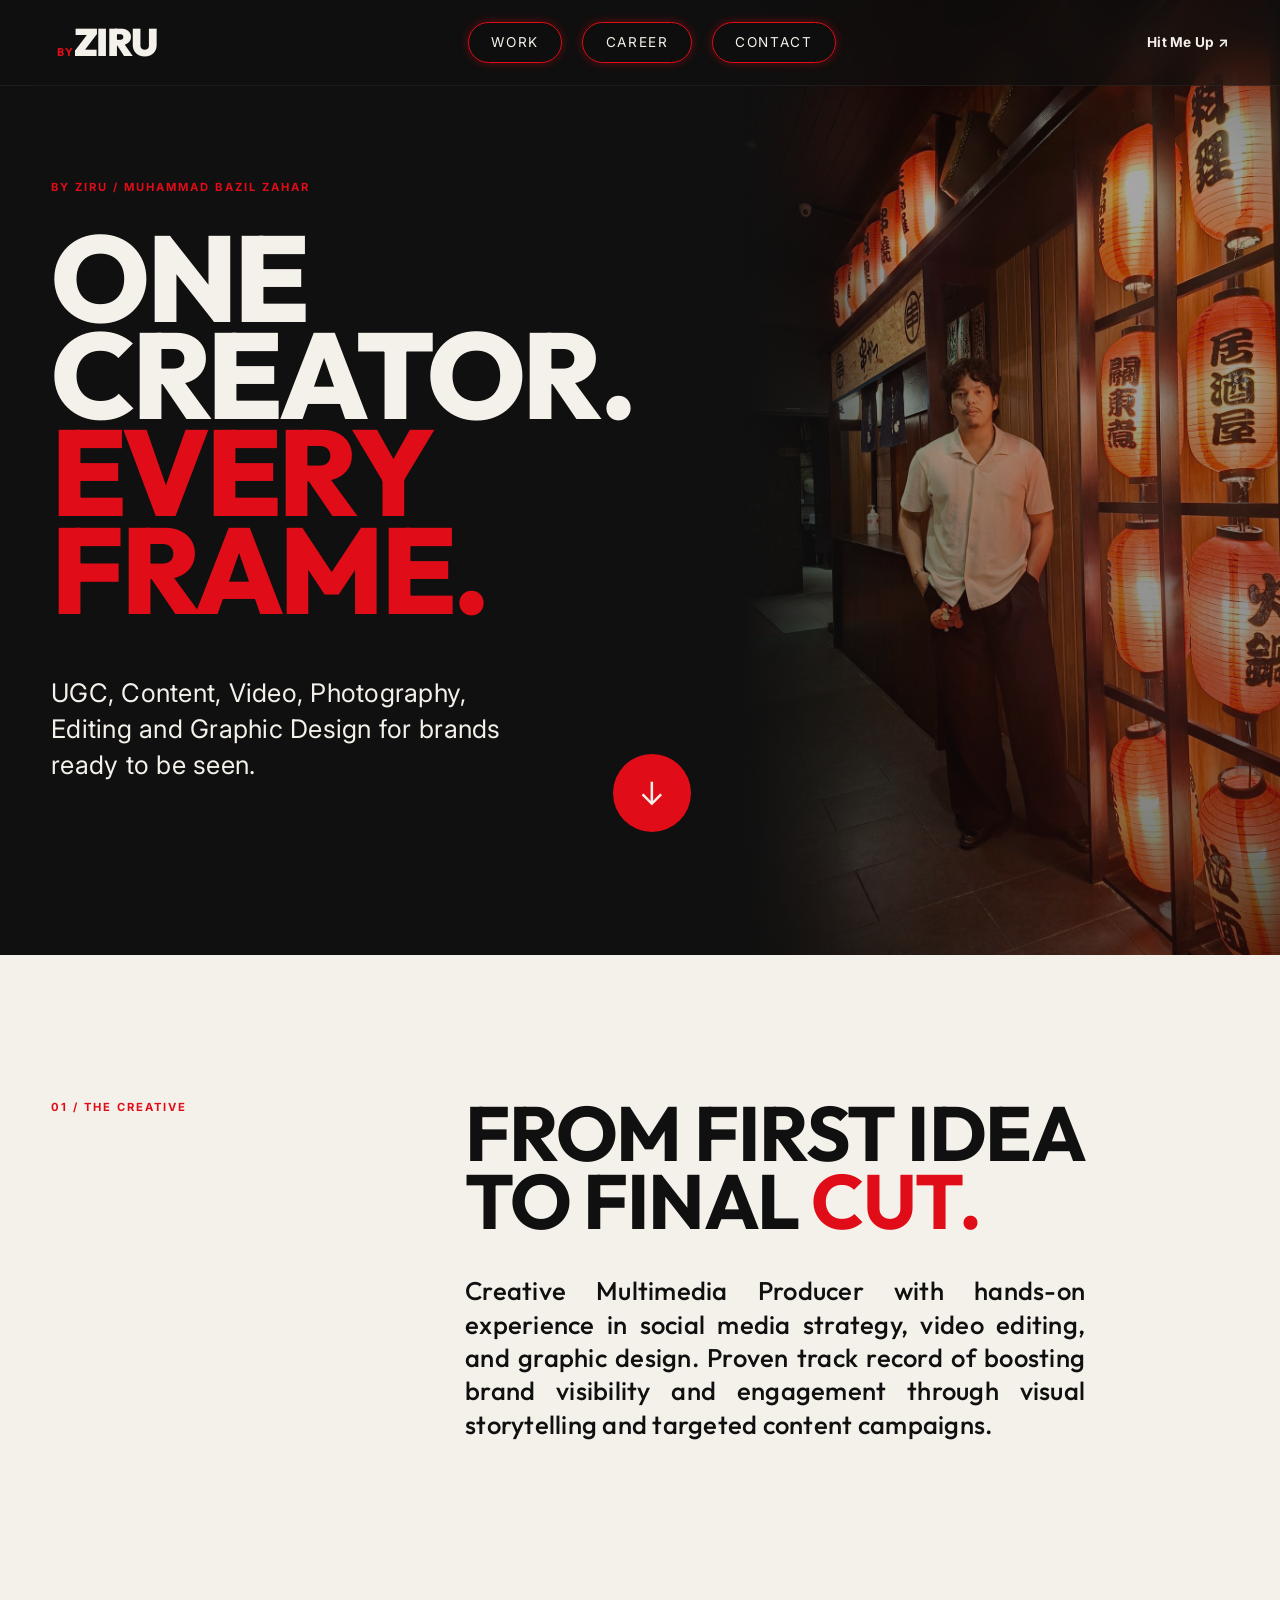
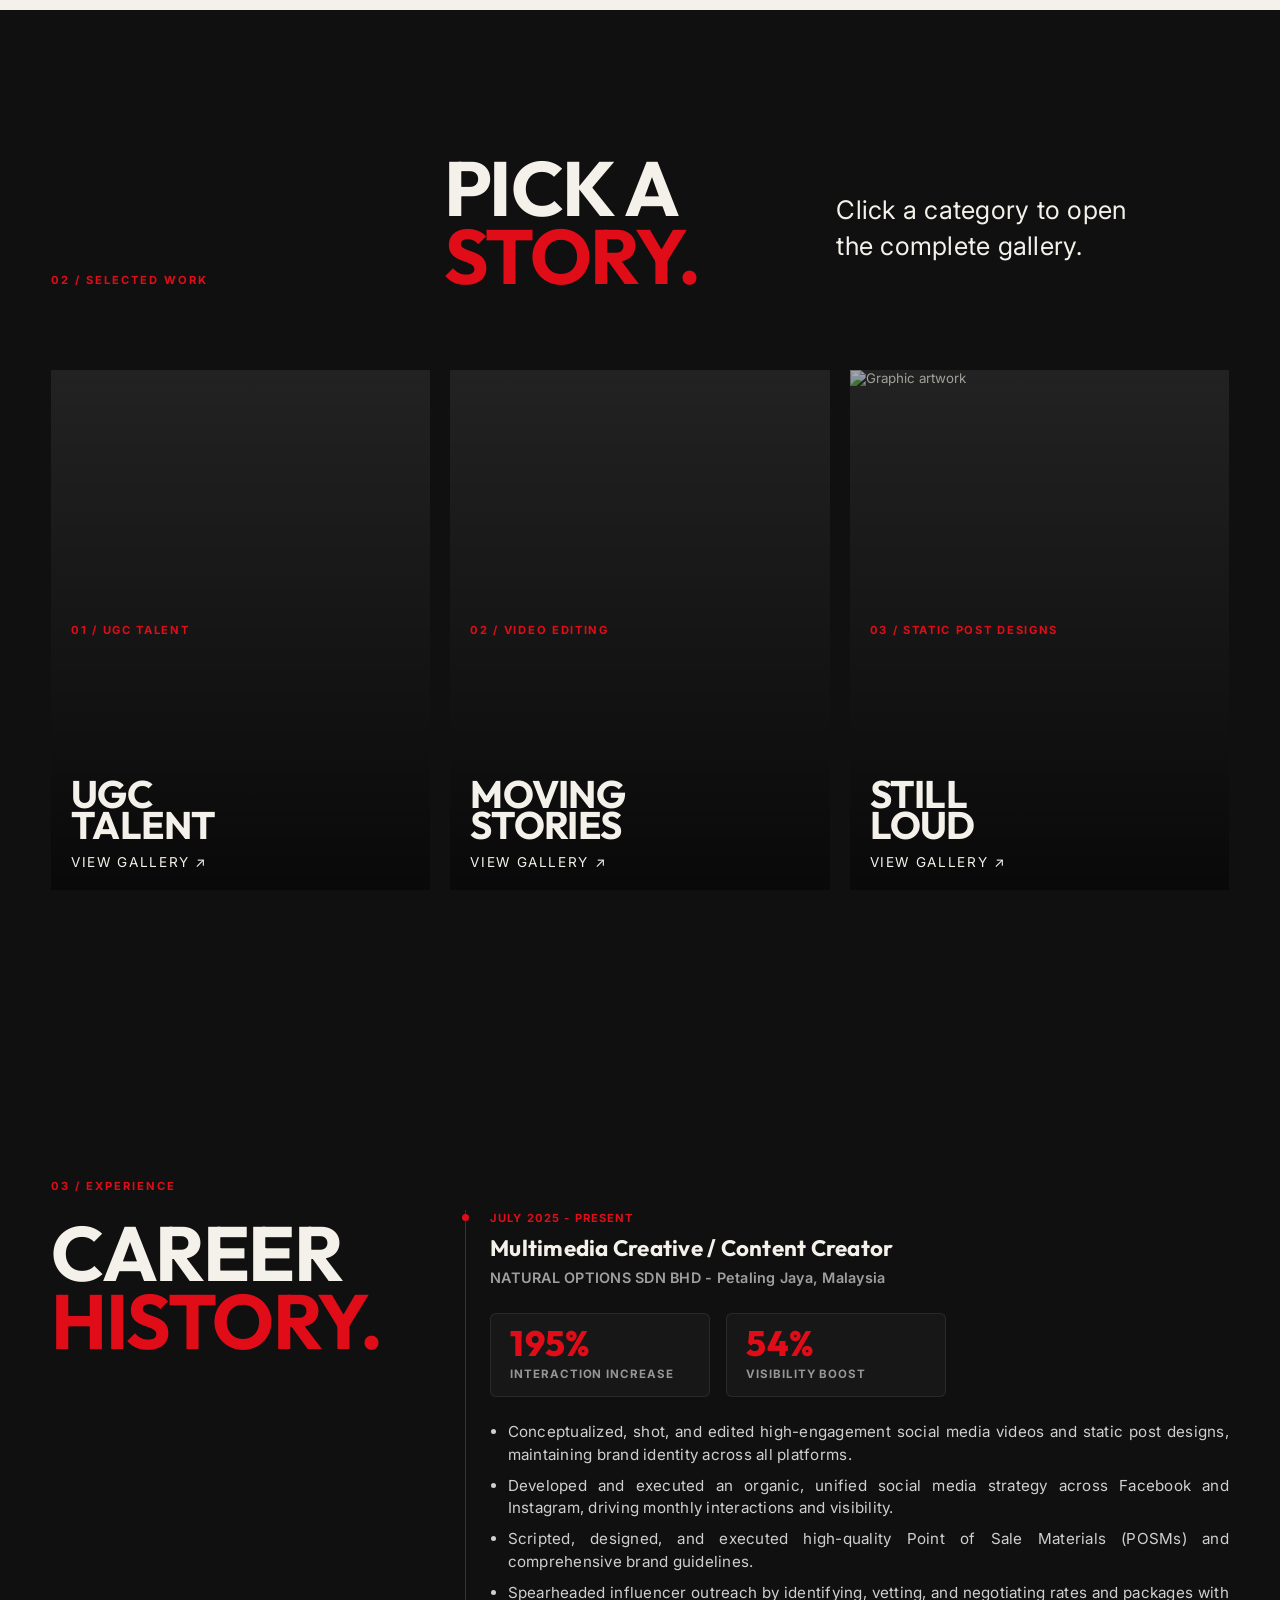
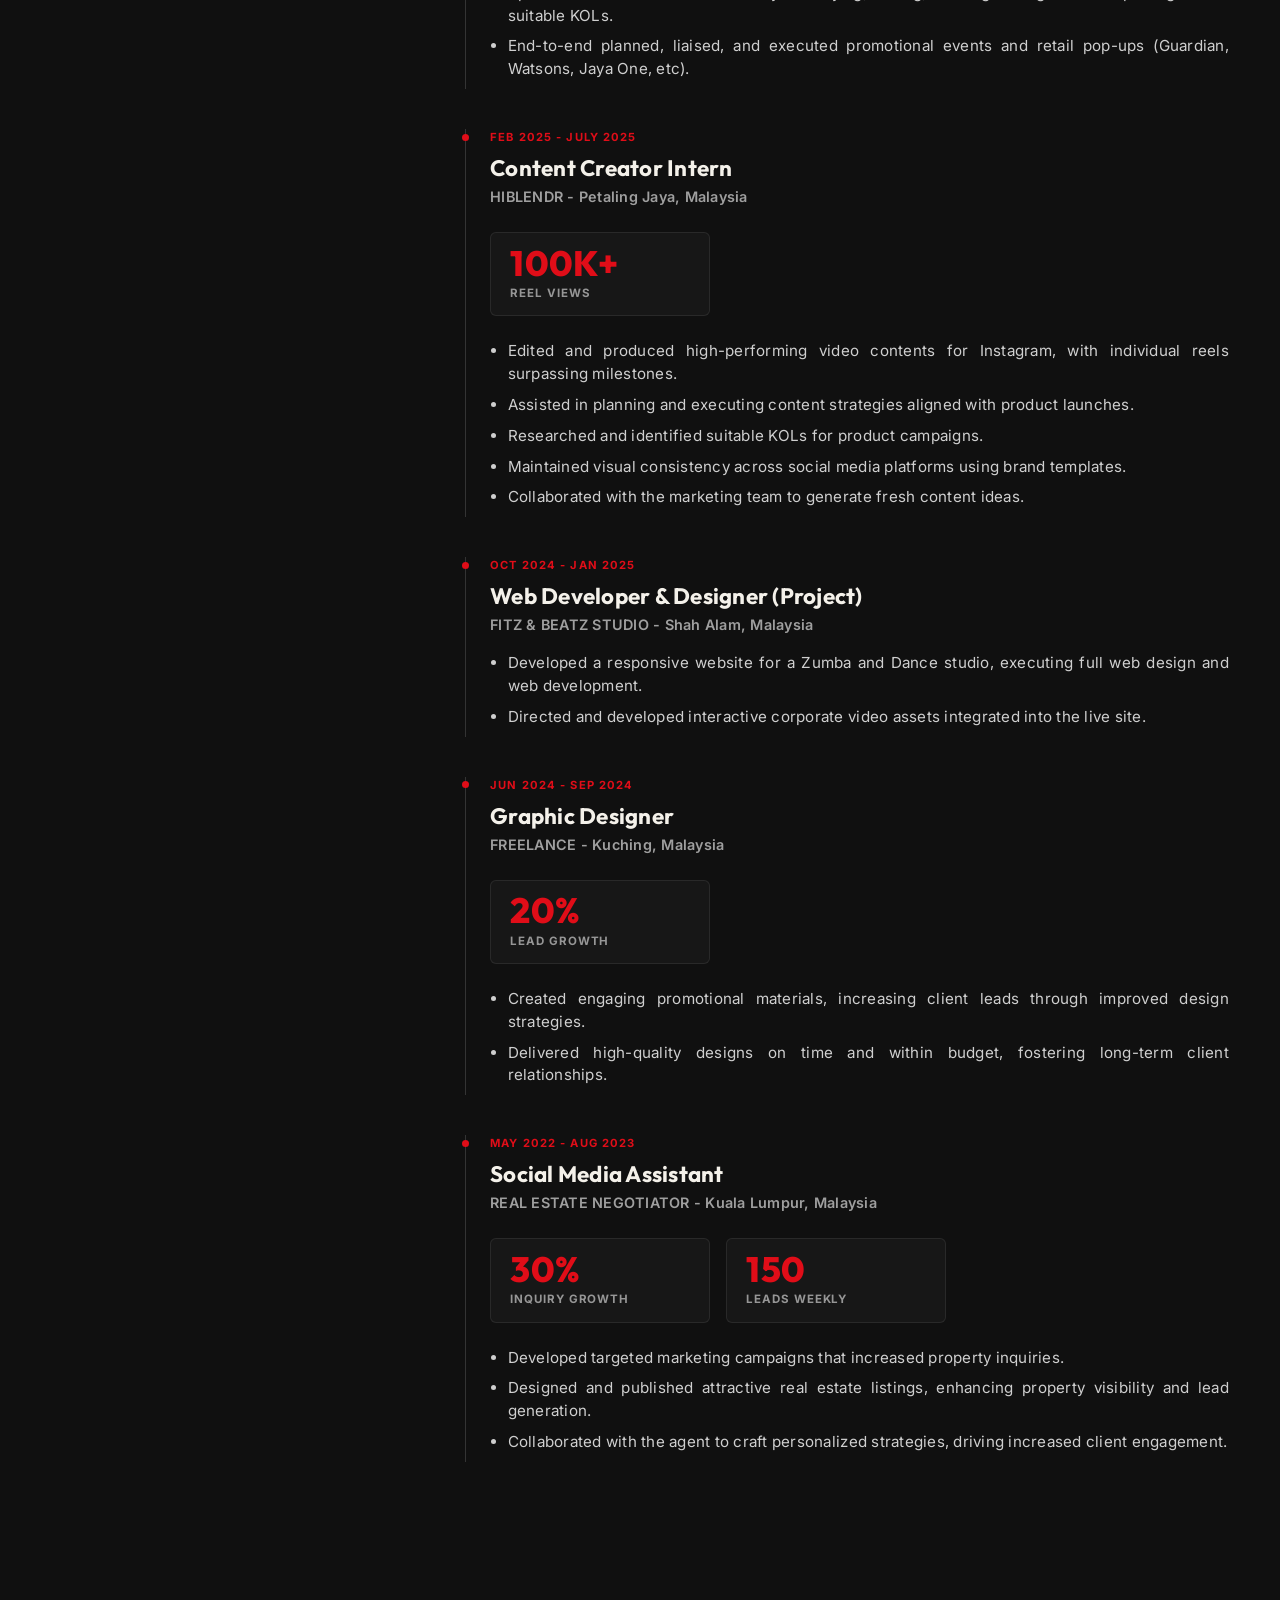
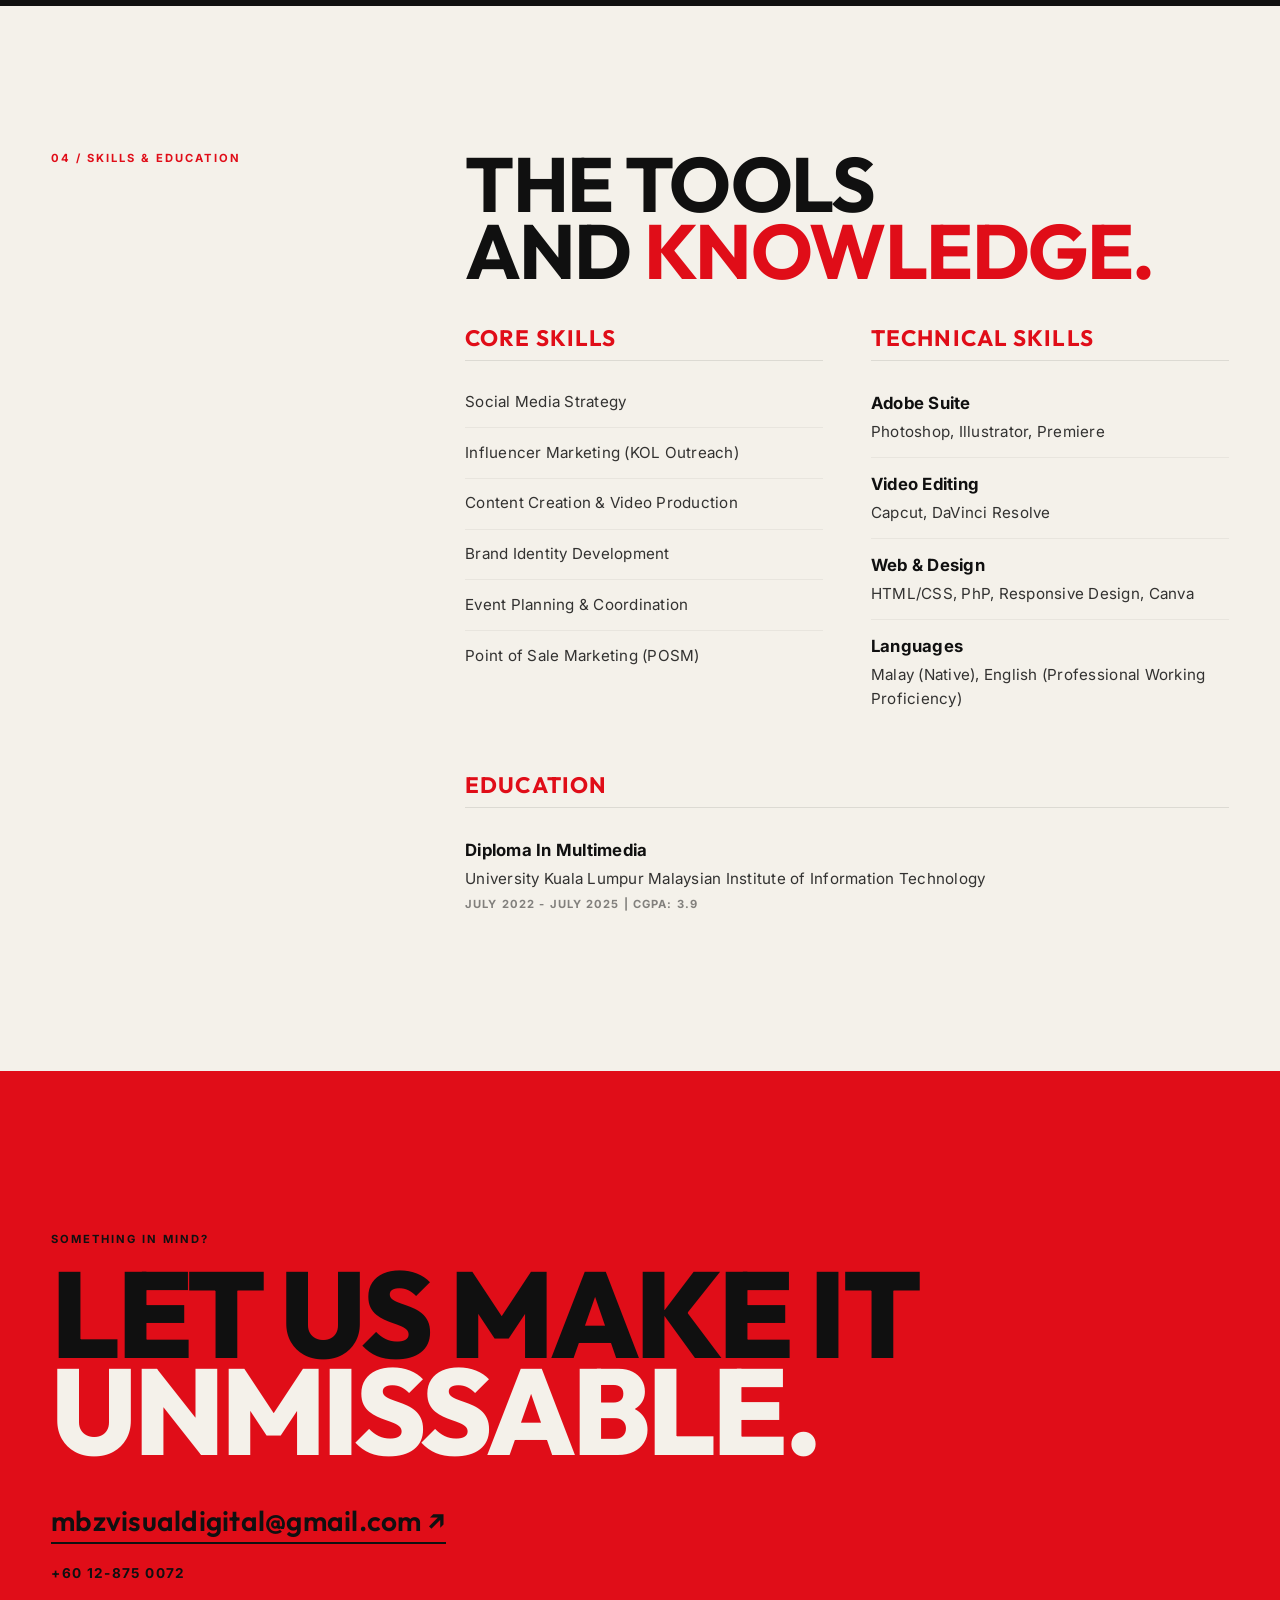
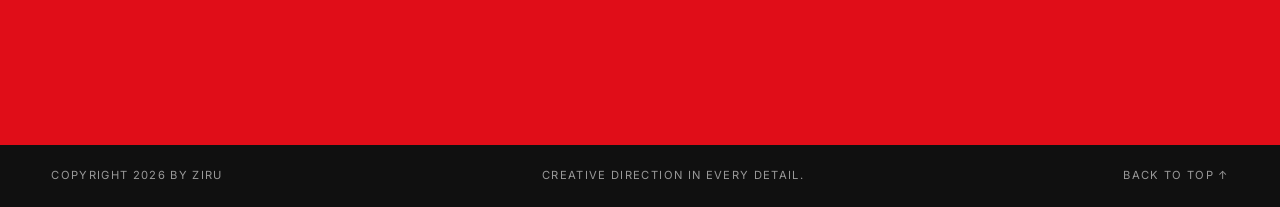
==== commit 6af672b0: "style: position red arrow button lower on desktop view" ====
--- a/index.html
+++ b/index.html
@@ -17,7 +17,7 @@
         rel="stylesheet">
 
     <!-- Custom Styles -->
-    <link rel="stylesheet" href="styles.css?v=1.2">
+    <link rel="stylesheet" href="styles.css?v=1.3">
 </head>
 
 <body>
--- a/styles.css
+++ b/styles.css
@@ -160,6 +160,10 @@
   background: var(--red);
   border-radius: 50%;
   font-size: 2rem;
+}
+
+.hero-split .round-link {
+  transform: translateY(1.5rem);
 }
 
 /* ========================================== HERO SPLIT VARIANT (index-side-hero.html) ========================================== */
@@ -847,6 +851,9 @@
     justify-content: flex-start;
     gap: 1.25rem;
   }
+  .hero-split .round-link {
+    transform: none;
+  }
   .hero-header-group {
     gap: 1.25rem;
     margin-bottom: 0;
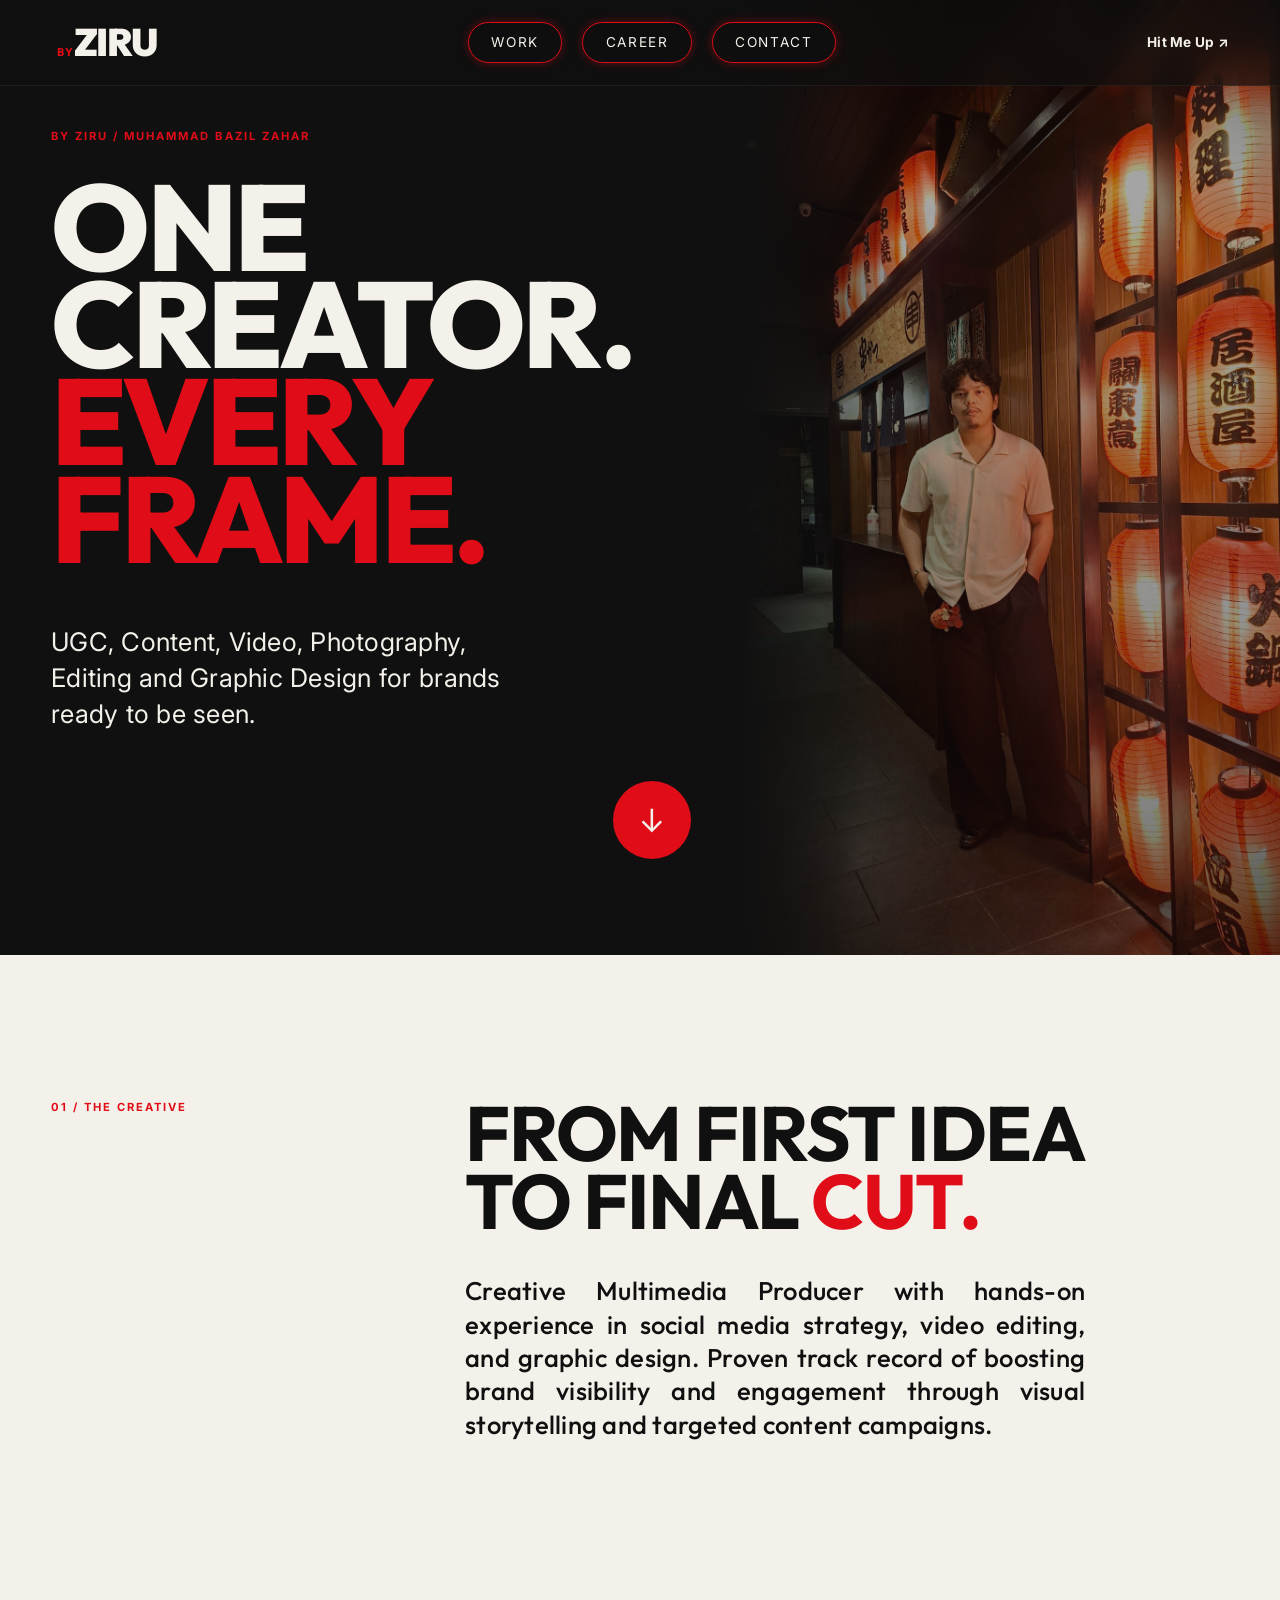
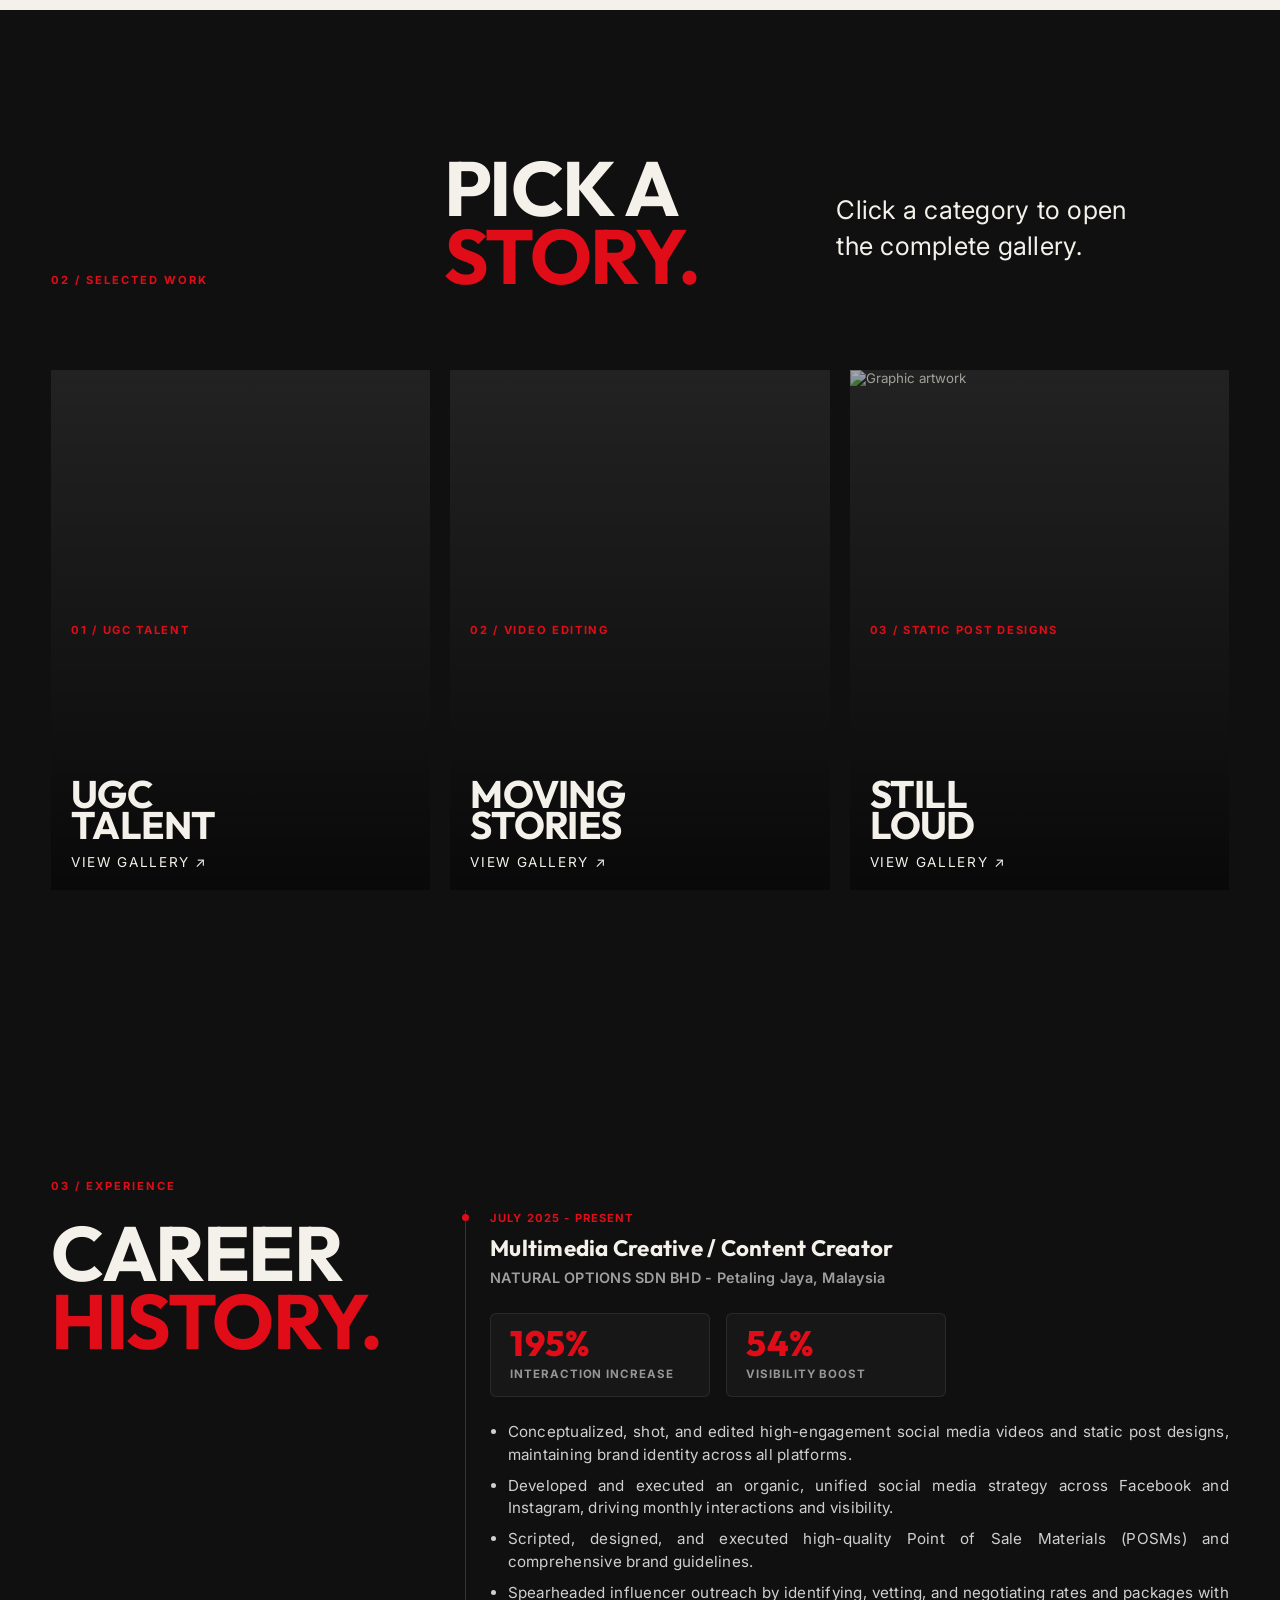
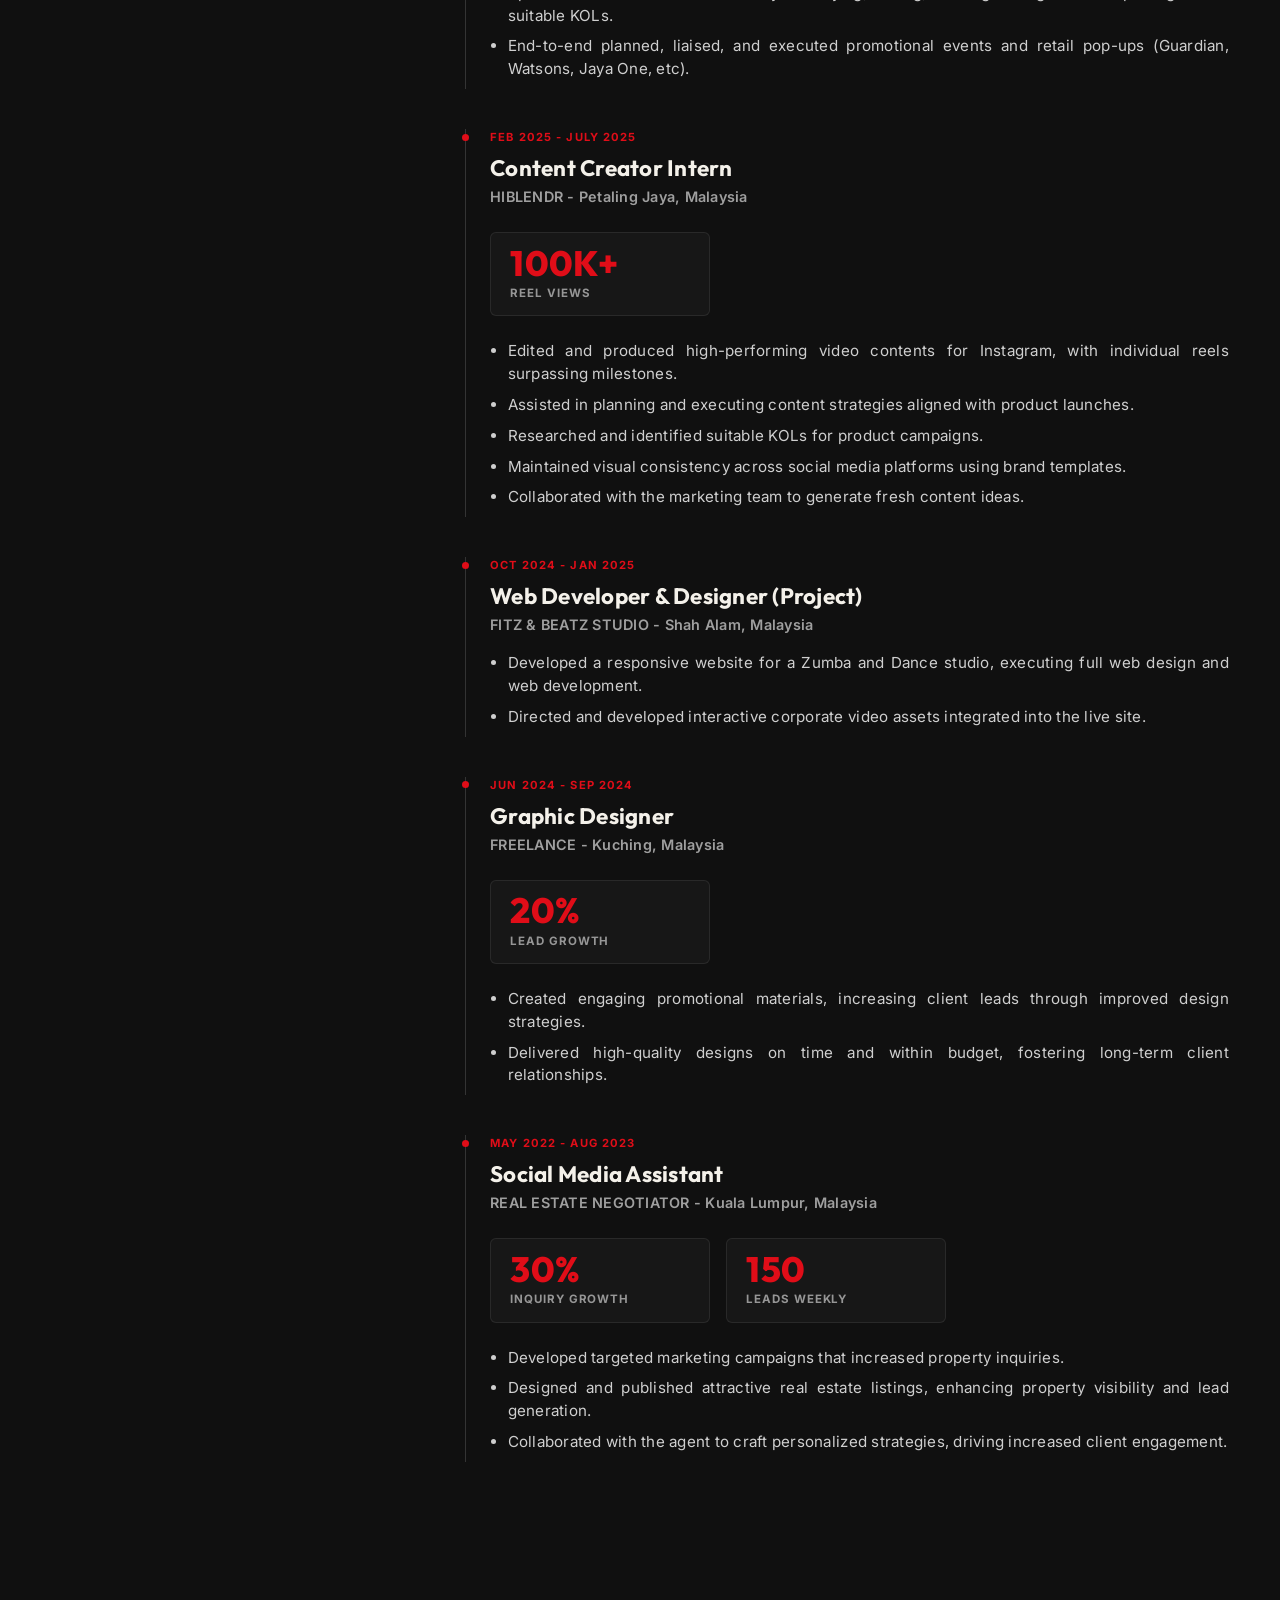
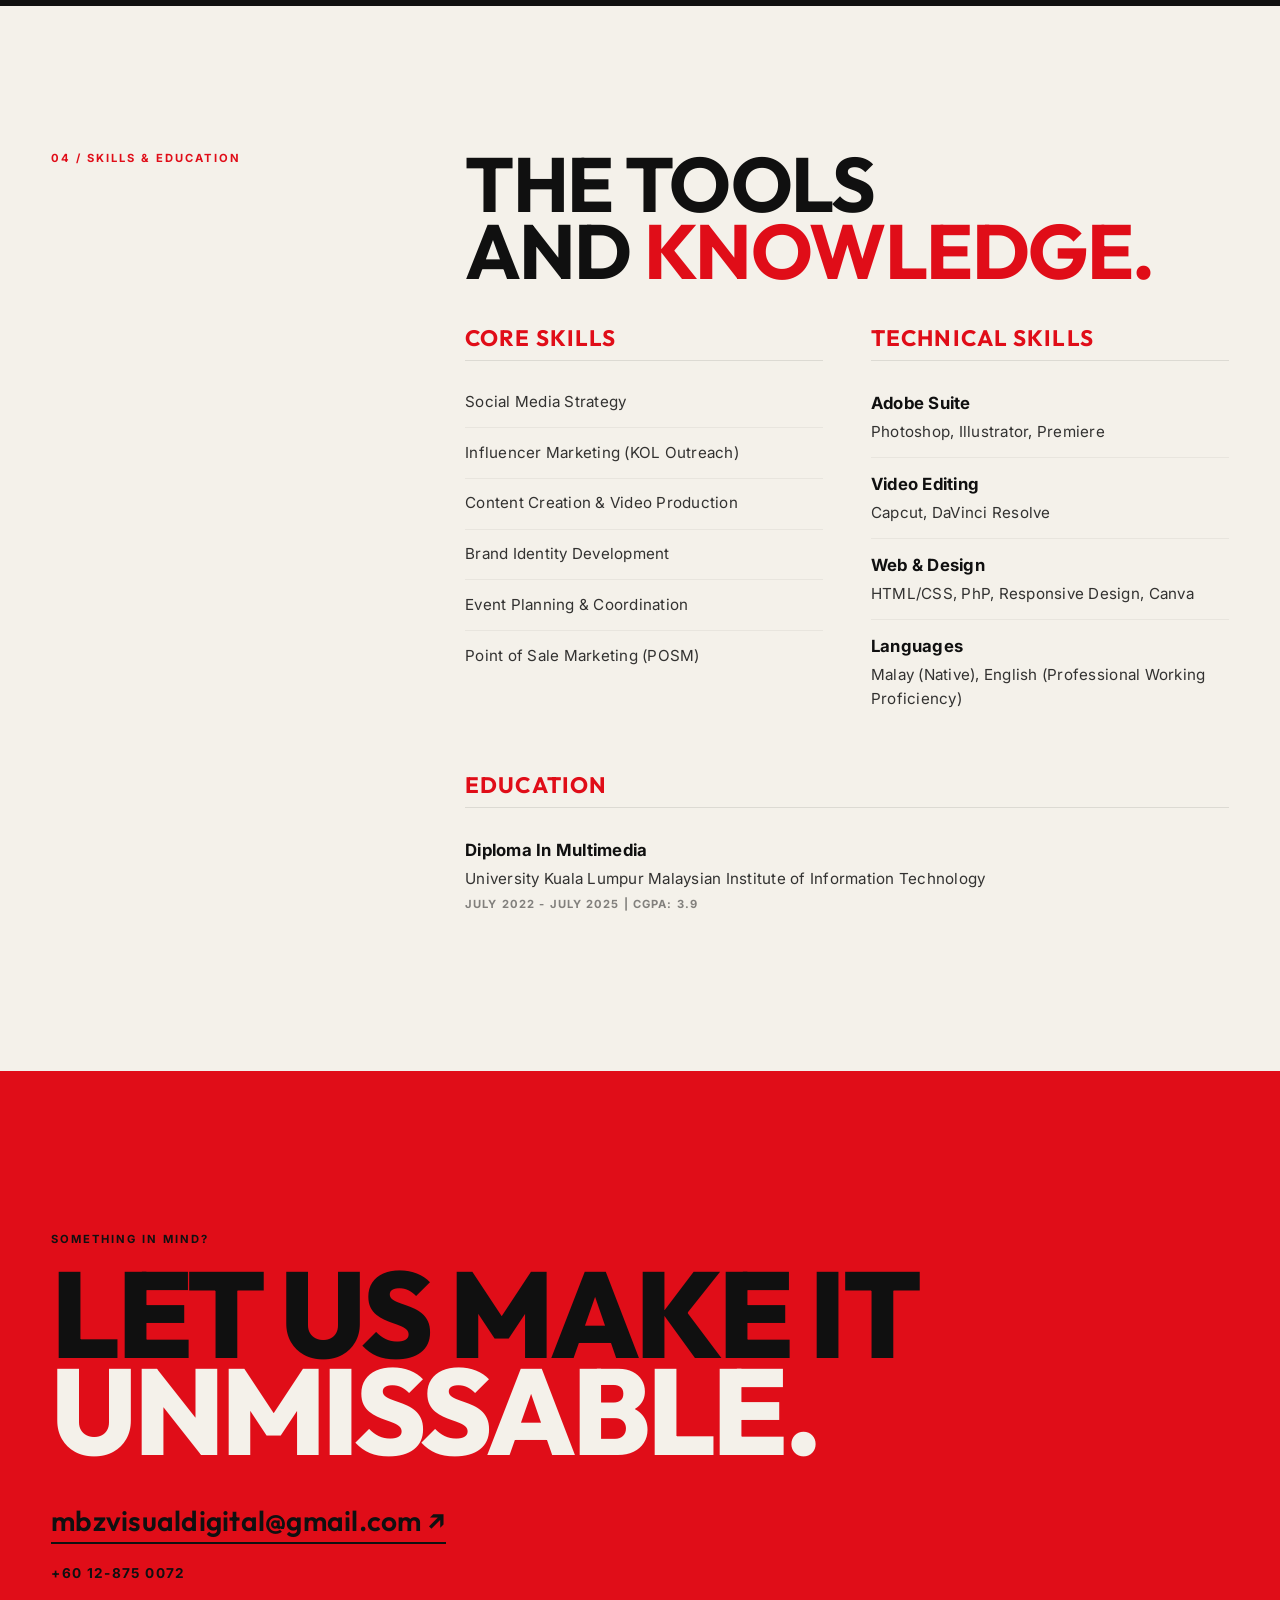
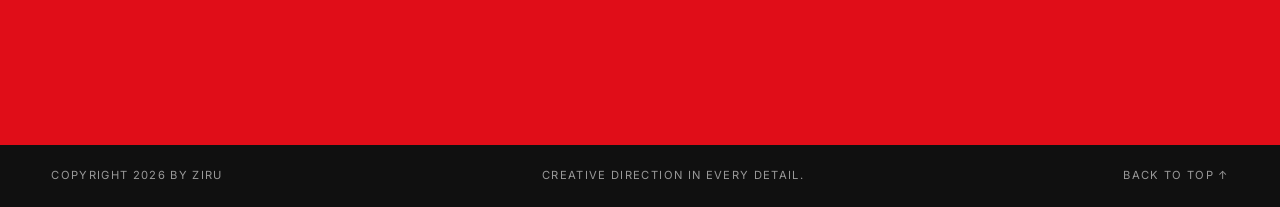
==== commit 72de2b8a: "style: move round-link scroll button to the end of hero content container" ====
--- a/index.html
+++ b/index.html
@@ -17,7 +17,7 @@
         rel="stylesheet">
 
     <!-- Custom Styles -->
-    <link rel="stylesheet" href="styles.css?v=1.3">
+    <link rel="stylesheet" href="styles.css?v=1.4">
 </head>
 
 <body>
@@ -47,8 +47,8 @@
                 </div>
                 <div class="hero-bottom">
                     <p>UGC, Content, Video, Photography, Editing and Graphic Design for brands ready to be seen.</p>
-                    <a class="round-link" href="#work">&#8595;</a>
-                </div>
+                </div>
+                <a class="round-link" href="#work">&#8595;</a>
             </div>
             <div class="hero-image-wrapper">
                 <img src="Images/20260505_210655~2.jpg" alt="BY ZIRU Creative Studio Hero" class="hero-split-image">
--- a/styles.css
+++ b/styles.css
@@ -163,7 +163,8 @@
 }
 
 .hero-split .round-link {
-  transform: translateY(1.5rem);
+  align-self: flex-end;
+  margin-top: 1.5rem;
 }
 
 /* ========================================== HERO SPLIT VARIANT (index-side-hero.html) ========================================== */
@@ -852,7 +853,8 @@
     gap: 1.25rem;
   }
   .hero-split .round-link {
-    transform: none;
+    margin-top: 1rem;
+    align-self: flex-end;
   }
   .hero-header-group {
     gap: 1.25rem;
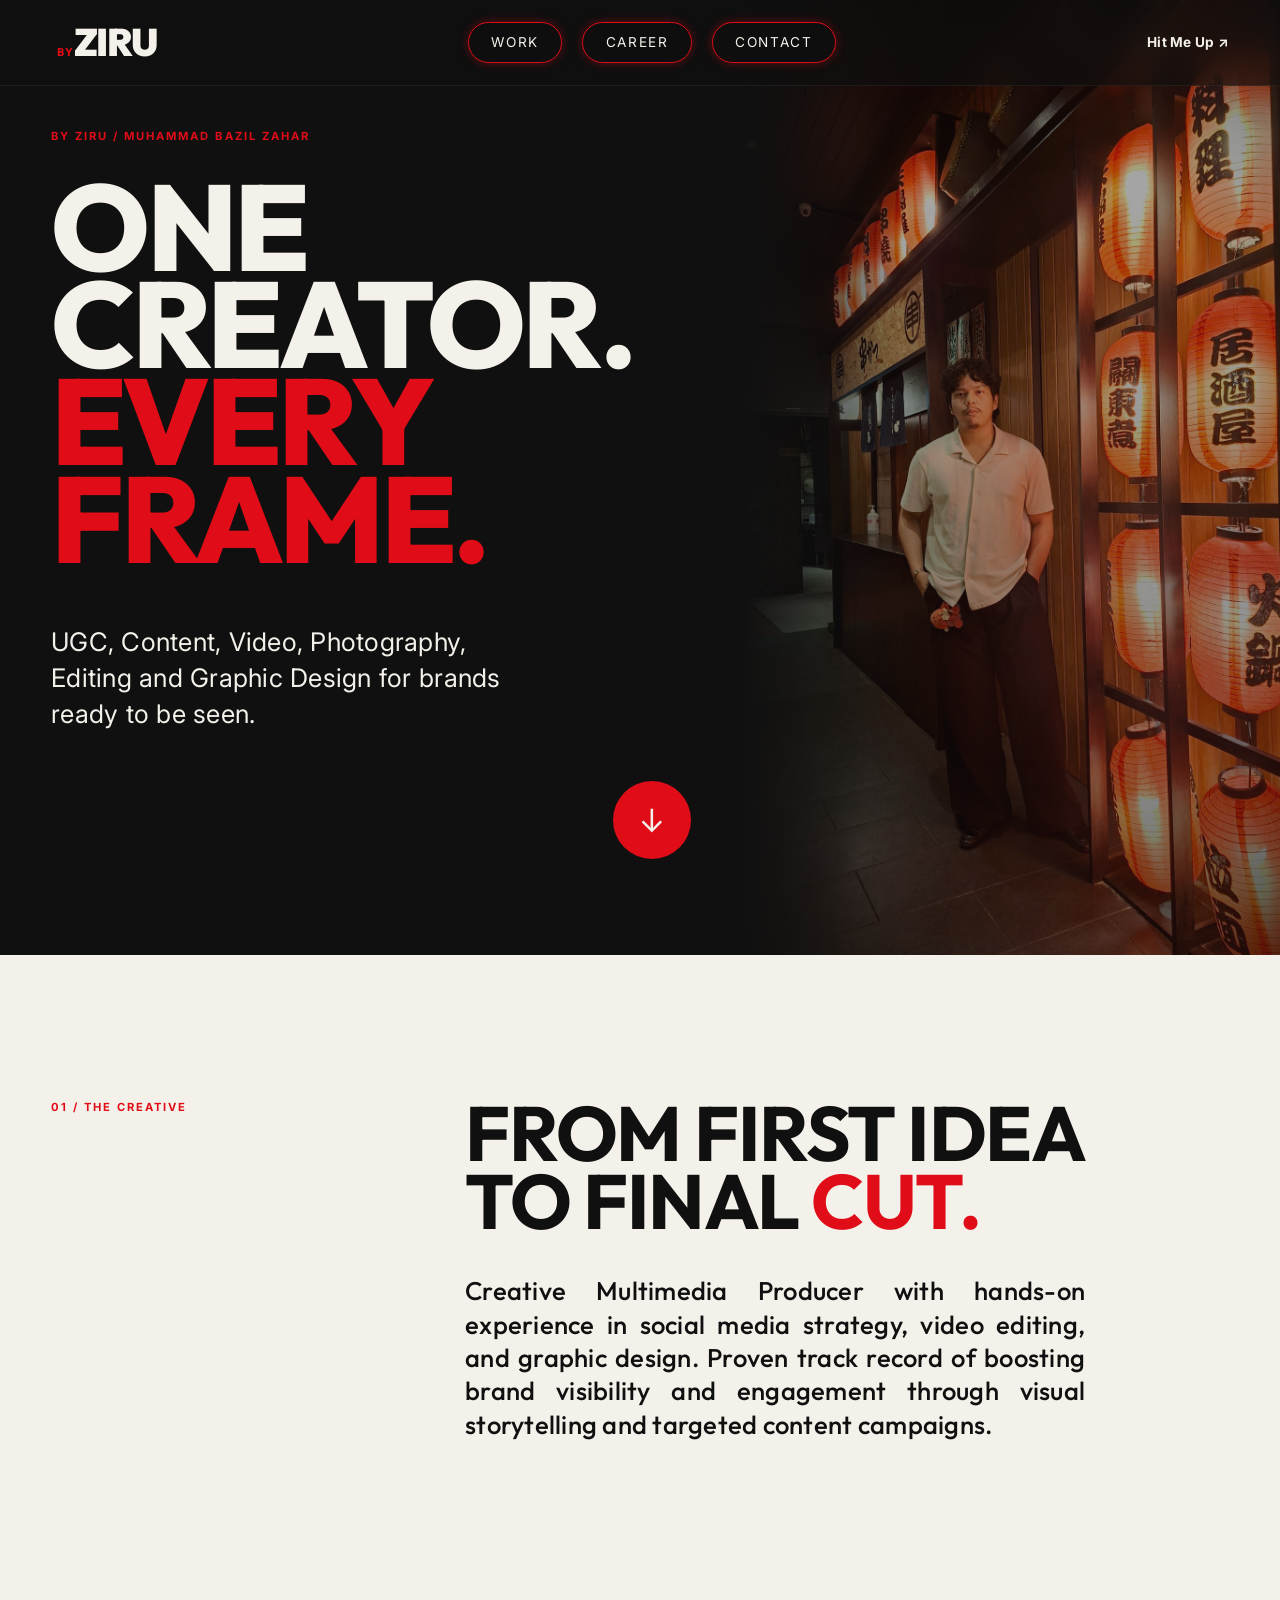
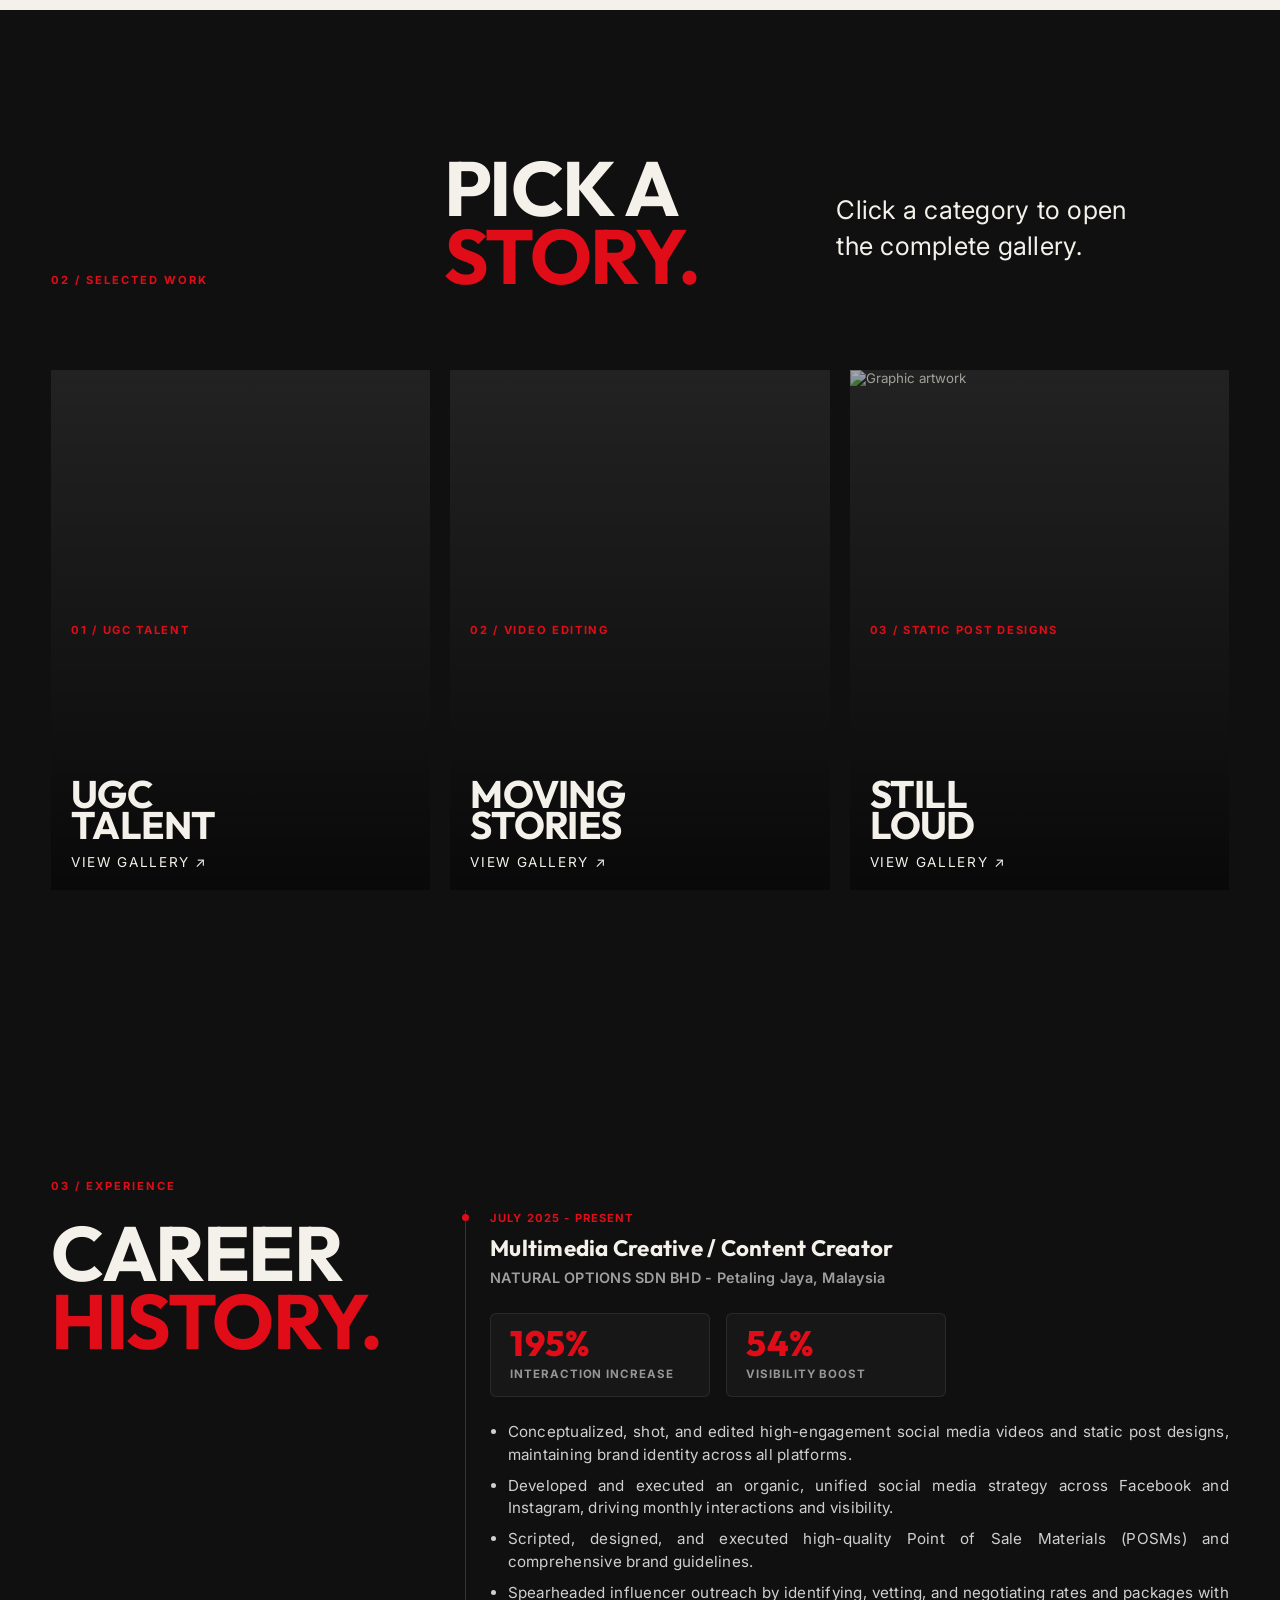
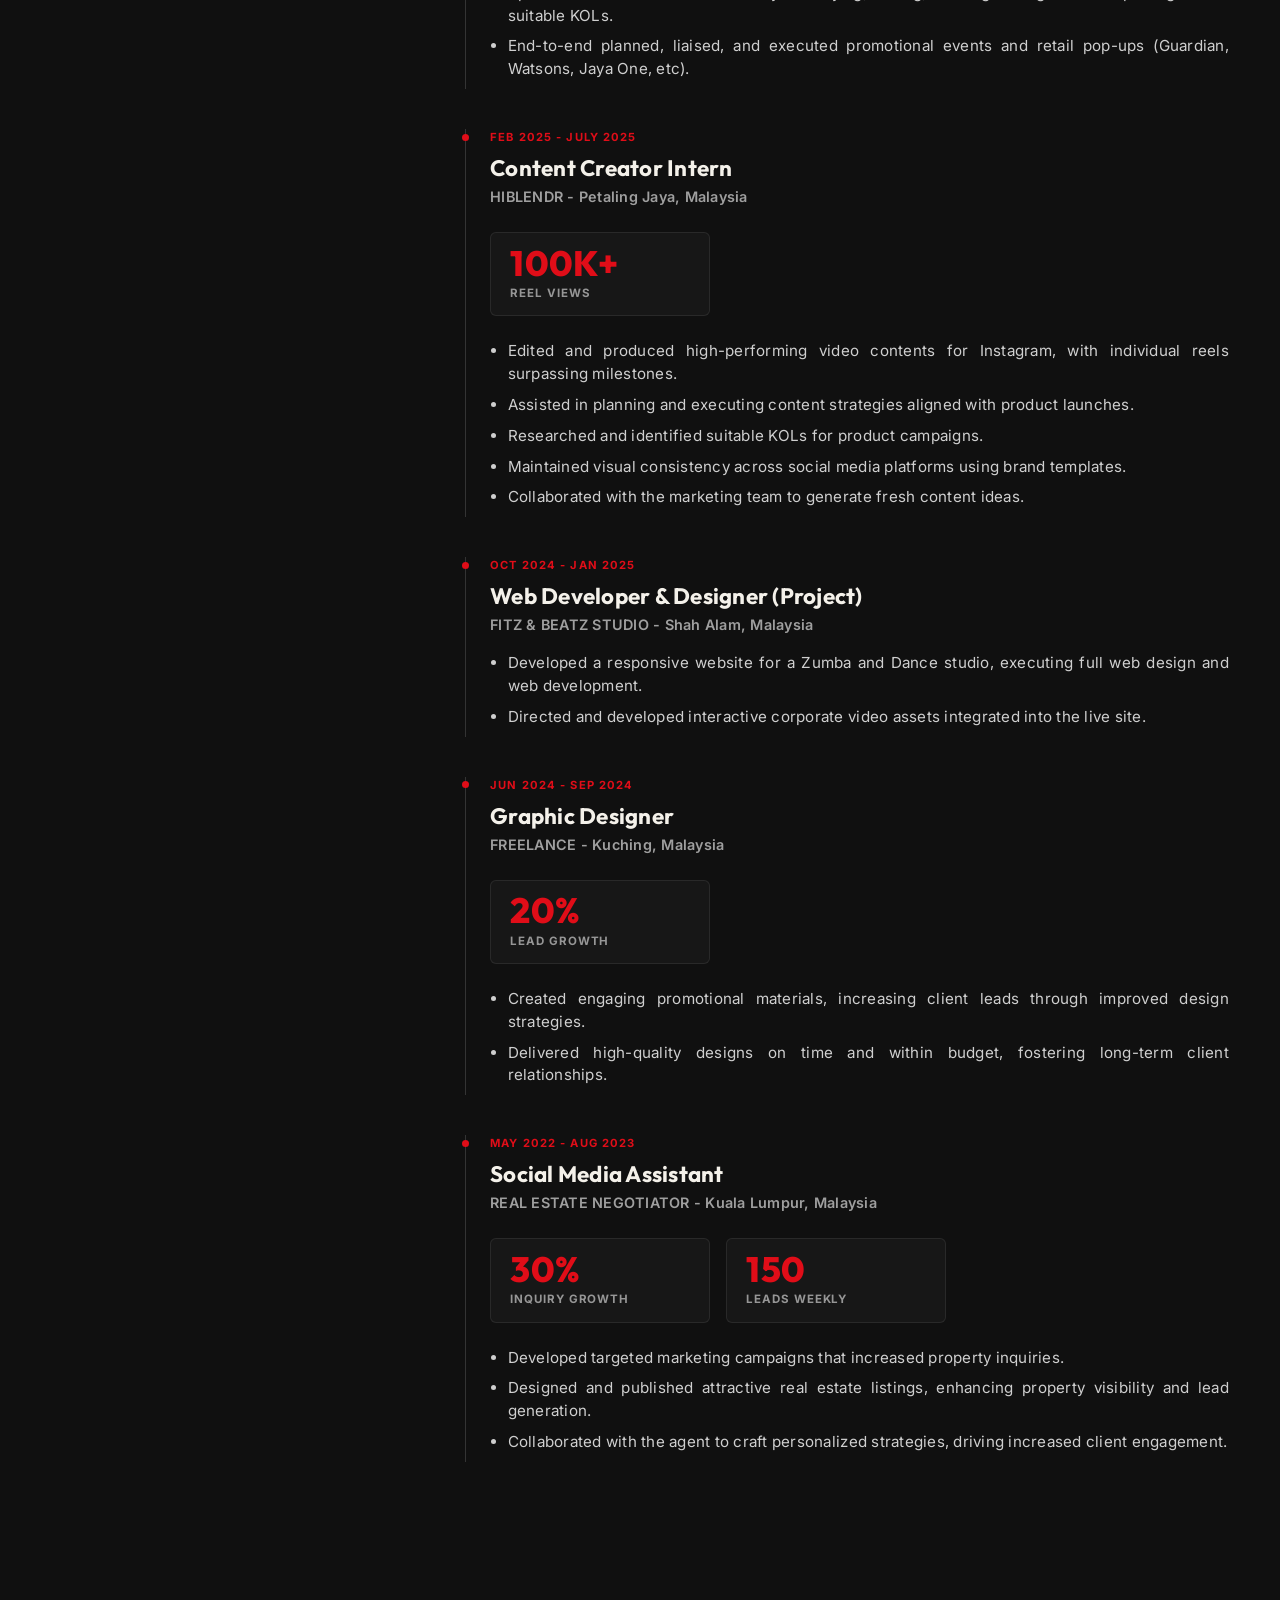
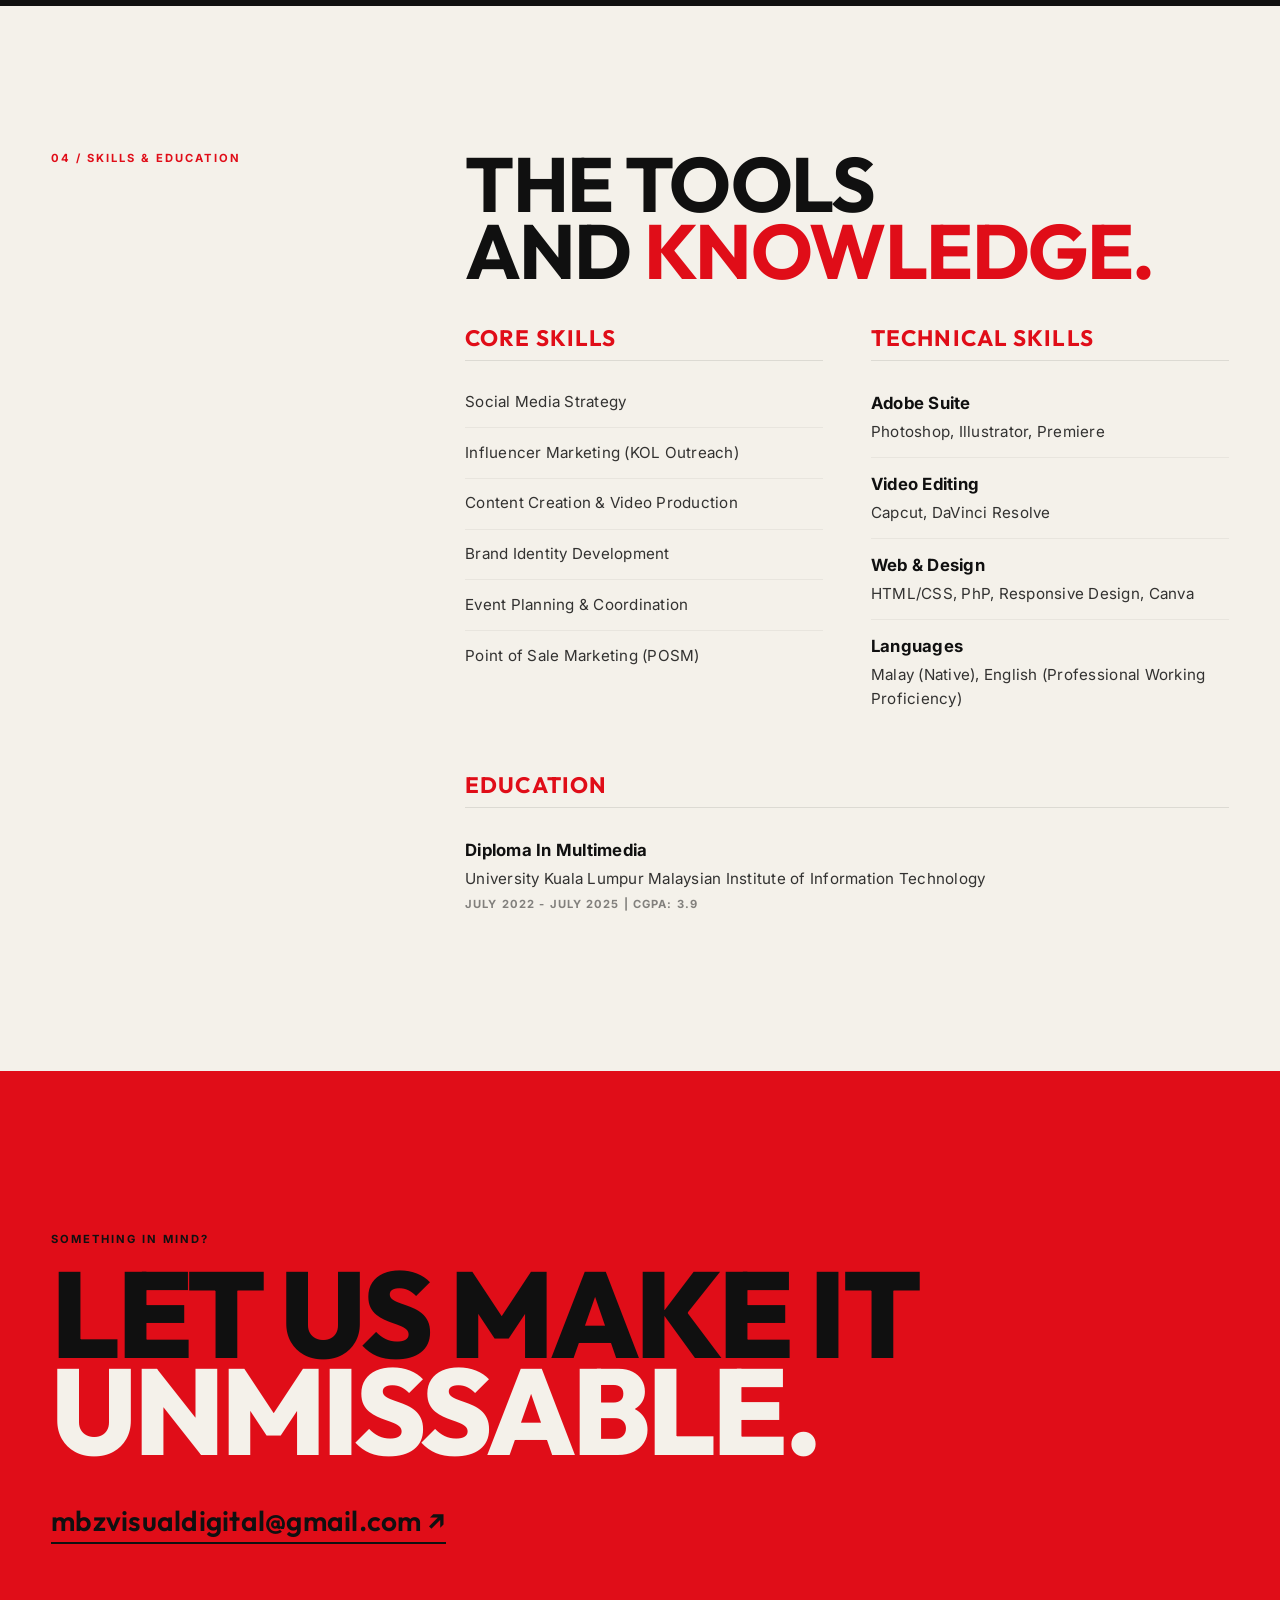
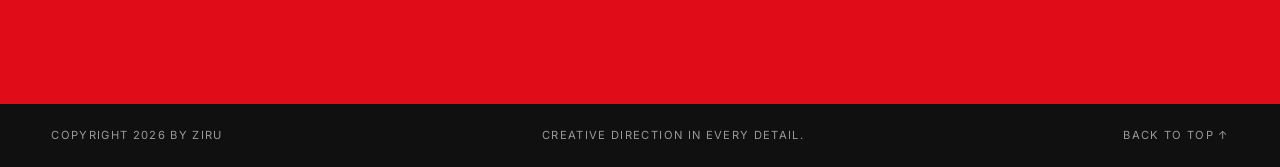
==== commit 7a838624: "contact: remove phone number contact option" ====
--- a/index.html
+++ b/index.html
@@ -261,7 +261,6 @@
             <p class="eyebrow">Something in Mind?</p>
             <h2>Let us make it<br><em>unmissable.</em></h2>
             <a class="contact-email" href="mailto:mbzvisualdigital@gmail.com">mbzvisualdigital@gmail.com &#8599;</a>
-            <a class="contact-phone" href="tel:+60128750072">+60 12-875 0072</a>
         </section>
     </main>
 
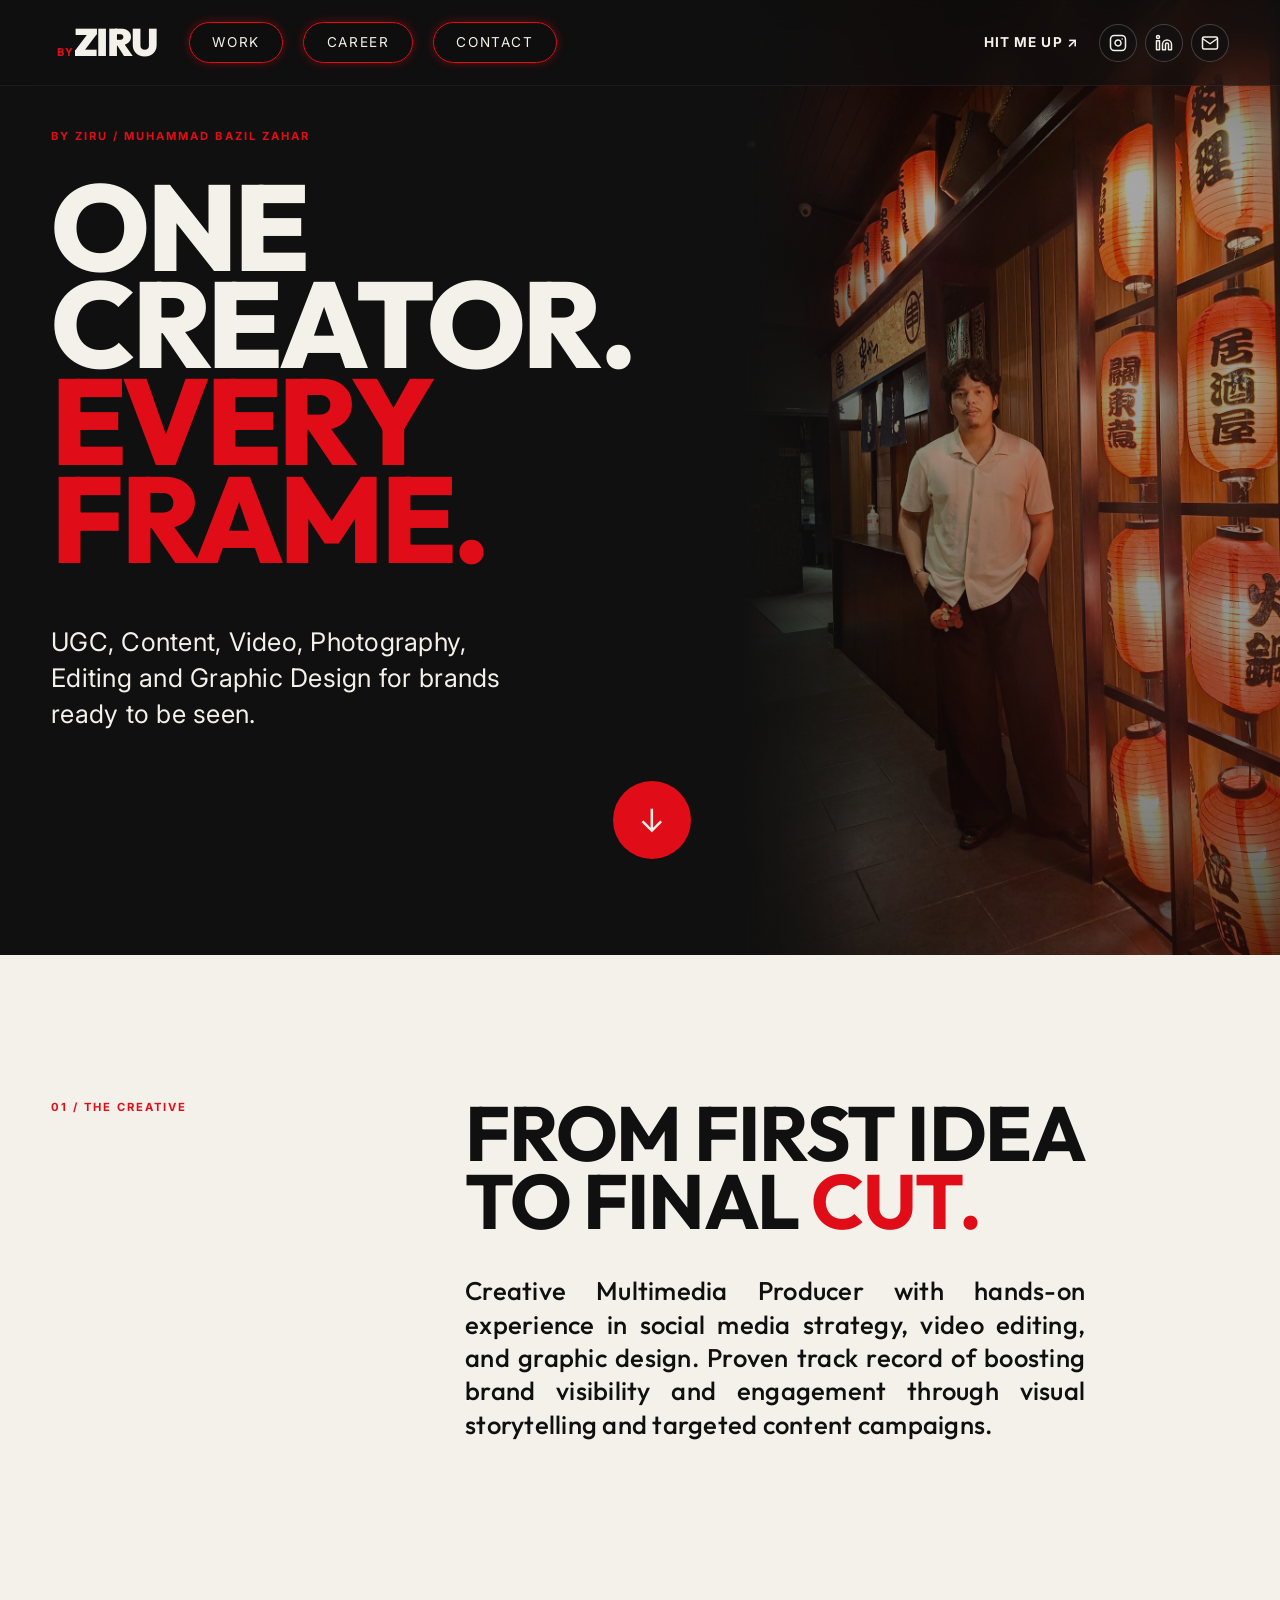
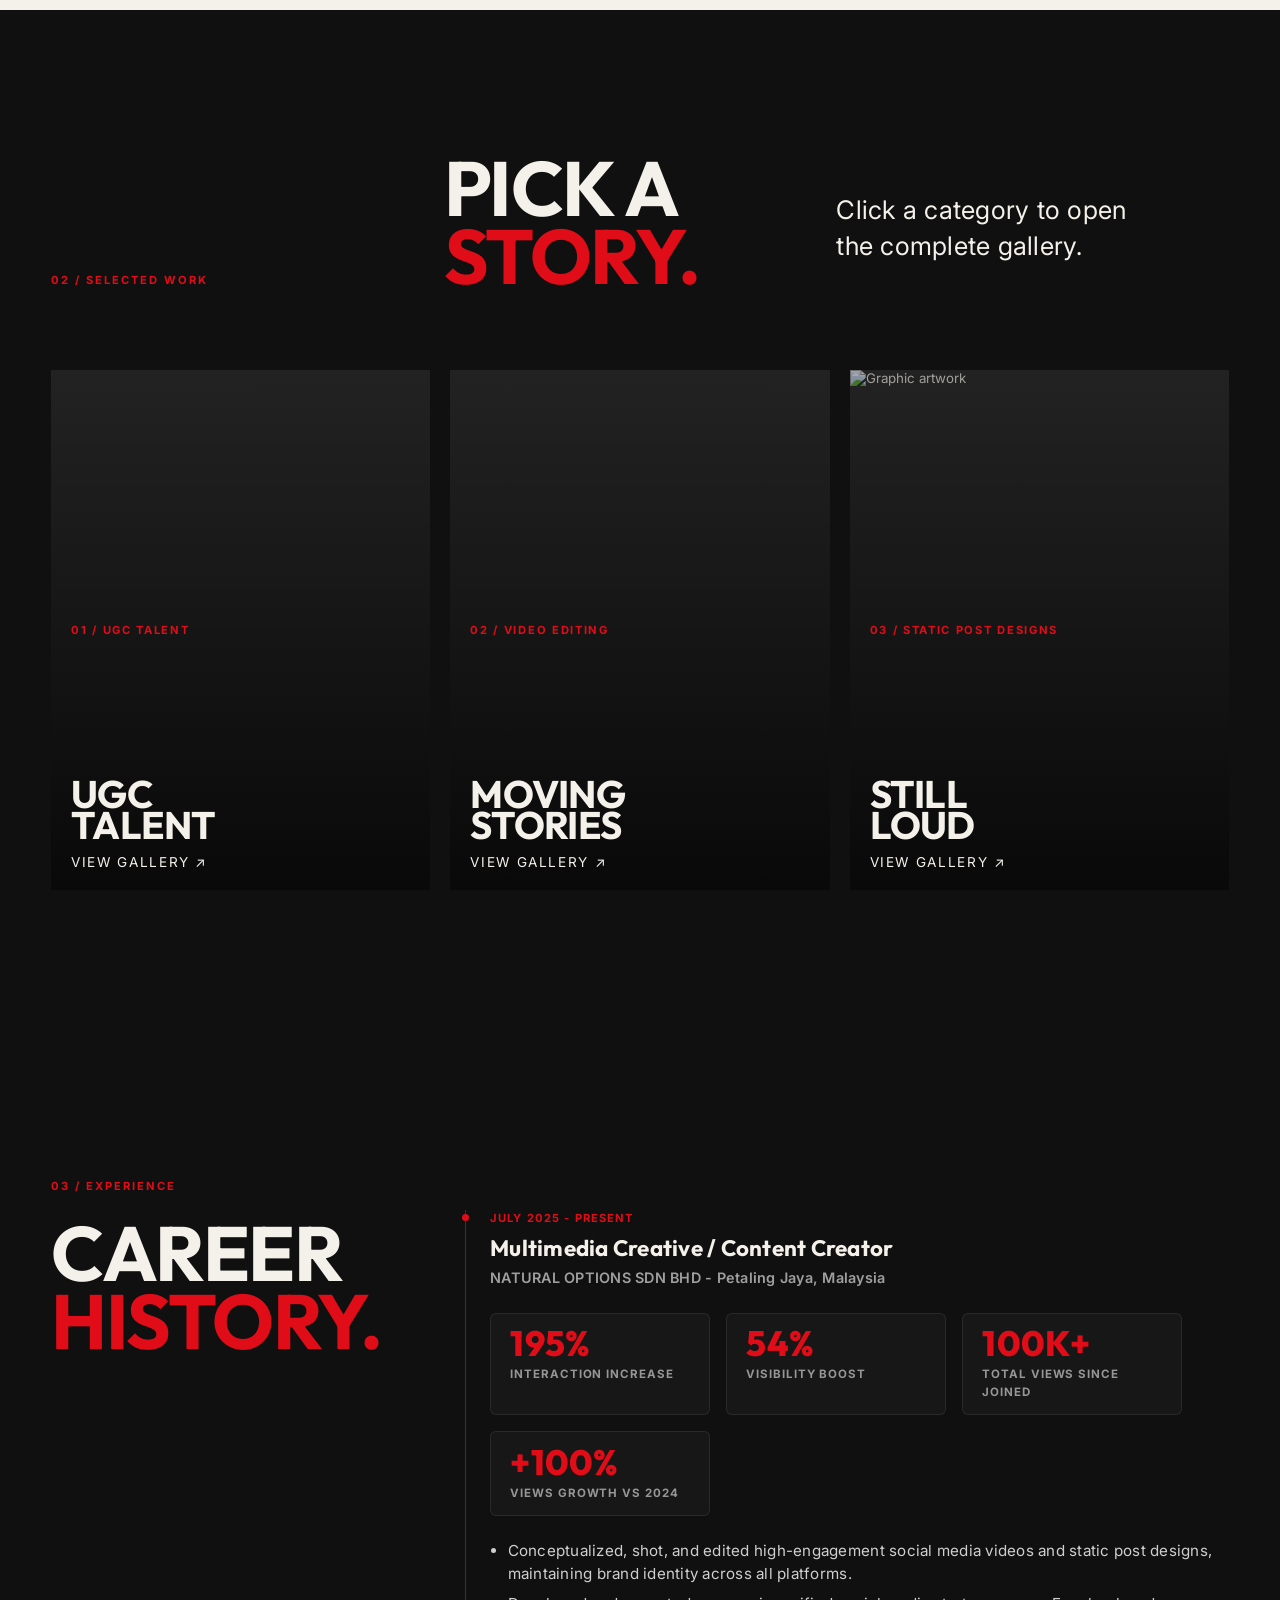
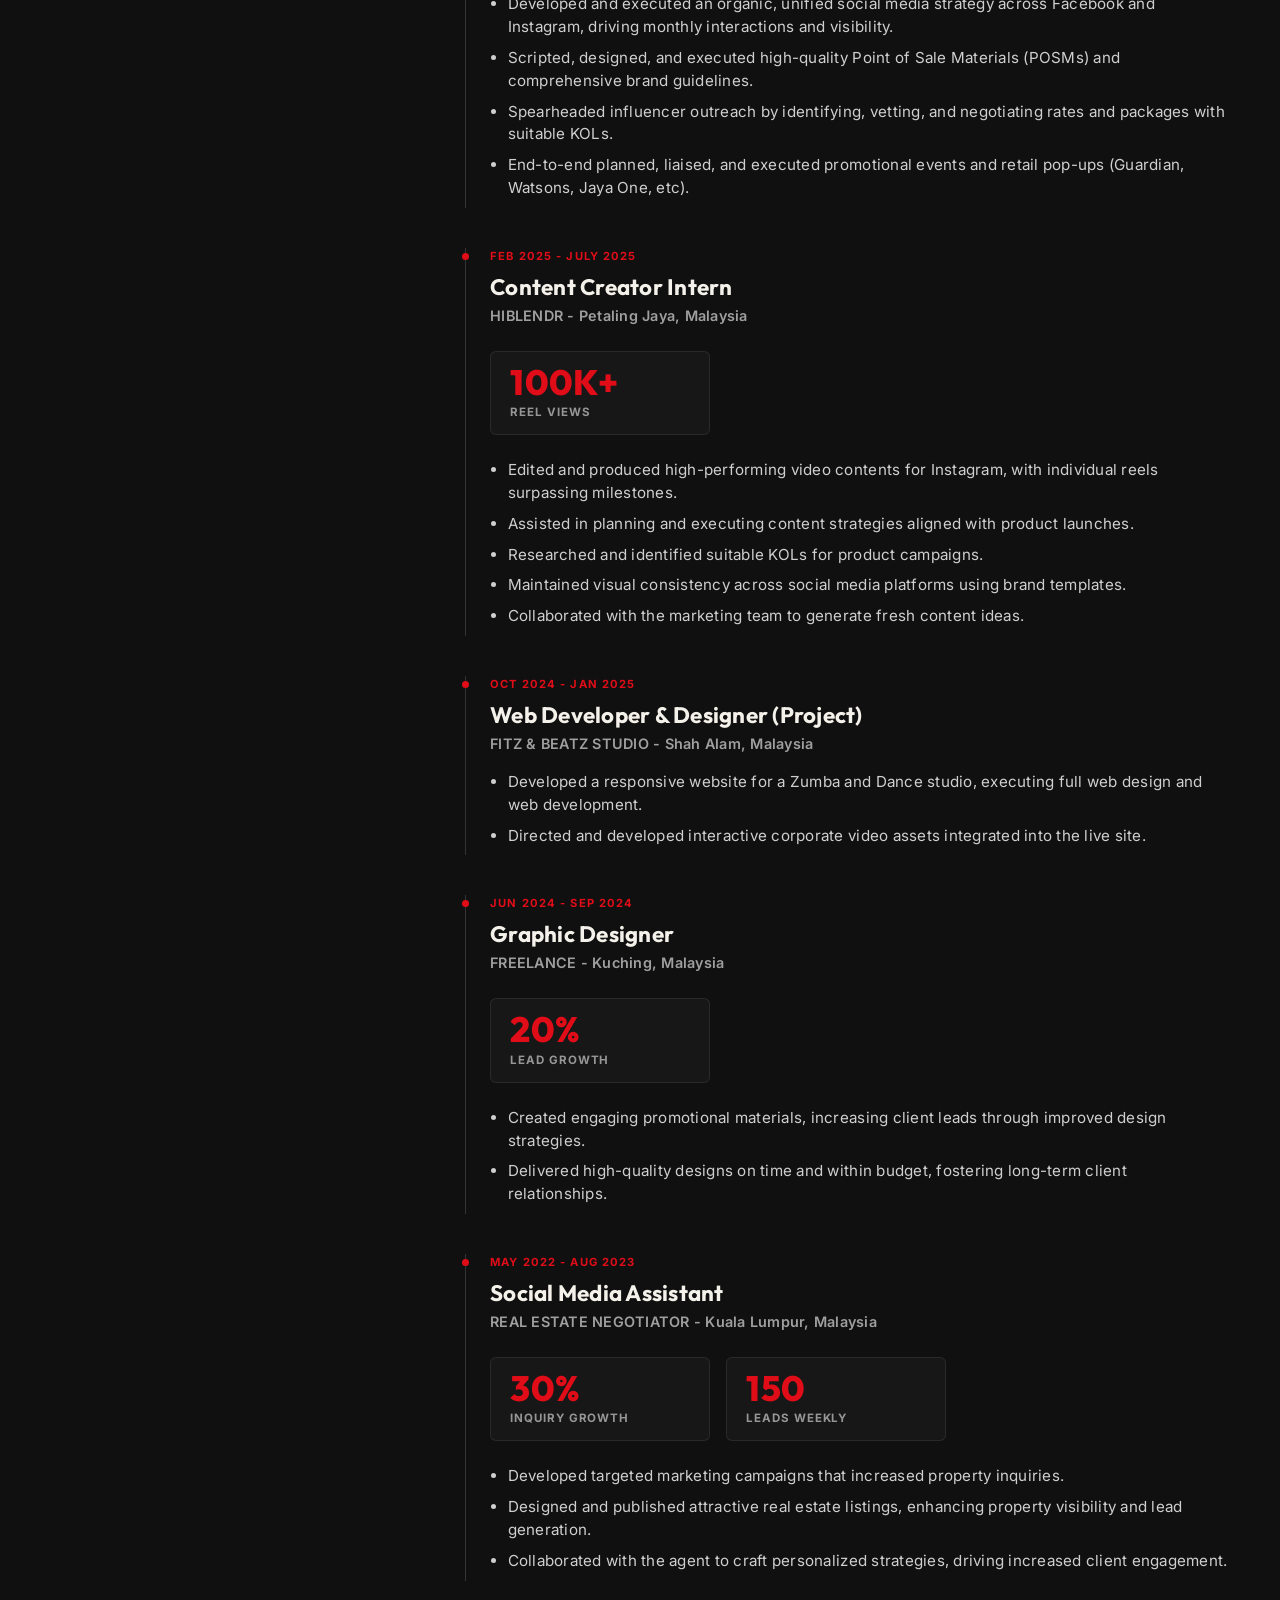
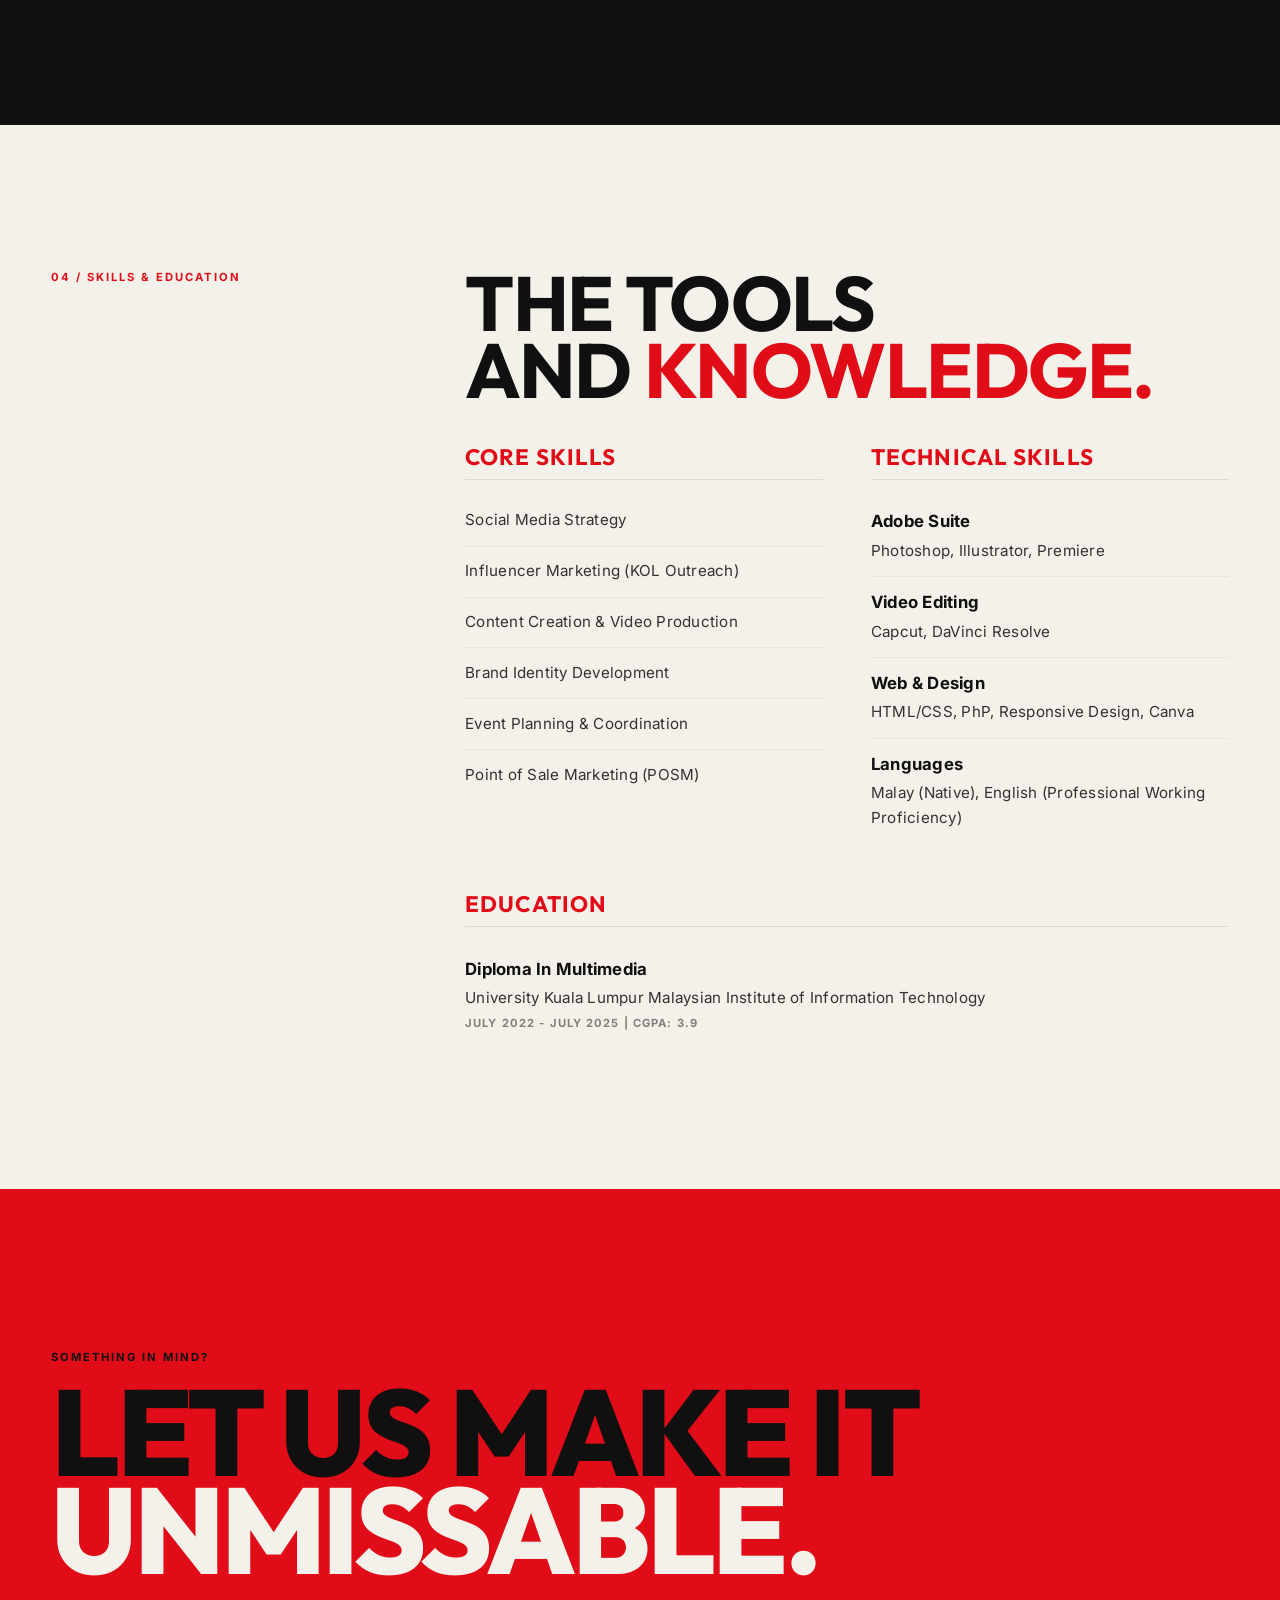
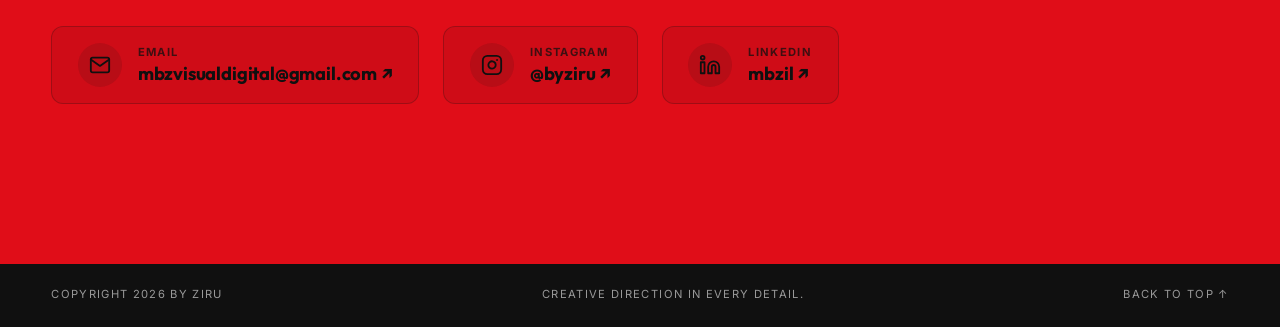
==== commit 0dab3d8f: "Update nav header layout, social icon links, Natural Options metrics and text alignment" ====
--- a/index.html
+++ b/index.html
@@ -24,15 +24,30 @@
 
     <!-- ========================================== SITE HEADER (NAV) ========================================== -->
     <header class="site-header">
-        <a class="logo" href="#top" aria-label="BY ZIRU home">
-            <b>BY</b><span>ZIRU</span>
-        </a>
-        <nav>
-            <a href="#work">Work</a>
-            <a href="#experience">Career</a>
-            <a href="#contact">Contact</a>
-        </nav>
-        <a class="header-contact" href="mailto:mbzvisualdigital@gmail.com">Hit Me Up &#8599;</a>
+        <div class="header-left">
+            <a class="logo" href="#top" aria-label="BY ZIRU home">
+                <b>BY</b><span>ZIRU</span>
+            </a>
+            <nav>
+                <a href="#work">WORK</a>
+                <a href="#experience">CAREER</a>
+                <a href="#contact">CONTACT</a>
+            </nav>
+        </div>
+        <div class="header-right">
+            <a class="header-contact" href="#contact">HIT ME UP &#8599;</a>
+            <div class="header-socials">
+                <a href="https://www.instagram.com/byziru/" target="_blank" rel="noopener noreferrer" aria-label="Instagram" class="social-icon-btn">
+                    <svg xmlns="http://www.w3.org/2000/svg" width="18" height="18" viewBox="0 0 24 24" fill="none" stroke="currentColor" stroke-width="2" stroke-linecap="round" stroke-linejoin="round"><rect x="2" y="2" width="20" height="20" rx="5" ry="5"></rect><path d="M16 11.37A4 4 0 1 1 12.63 8 4 4 0 0 1 16 11.37z"></path><line x1="17.5" y1="6.5" x2="17.51" y2="6.5"></line></svg>
+                </a>
+                <a href="https://www.linkedin.com/in/mbzil/" target="_blank" rel="noopener noreferrer" aria-label="LinkedIn" class="social-icon-btn">
+                    <svg xmlns="http://www.w3.org/2000/svg" width="18" height="18" viewBox="0 0 24 24" fill="none" stroke="currentColor" stroke-width="2" stroke-linecap="round" stroke-linejoin="round"><path d="M16 8a6 6 0 0 1 6 6v7h-4v-7a2 2 0 0 0-2-2 2 2 0 0 0-2 2v7h-4v-7a6 6 0 0 1 6-6z"></path><rect x="2" y="9" width="4" height="12"></rect><circle cx="4" cy="4" r="2"></circle></svg>
+                </a>
+                <a href="mailto:mbzvisualdigital@gmail.com" aria-label="Email" class="social-icon-btn">
+                    <svg xmlns="http://www.w3.org/2000/svg" width="18" height="18" viewBox="0 0 24 24" fill="none" stroke="currentColor" stroke-width="2" stroke-linecap="round" stroke-linejoin="round"><path d="M4 4h16c1.1 0 2 .9 2 2v12c0 1.1-.9 2-2 2H4c-1.1 0-2-.9-2-2V6c0-1.1.9-2 2-2z"></path><polyline points="22,6 12,13 2,6"></polyline></svg>
+                </a>
+            </div>
+        </div>
     </header>
 
     <!-- ========================================== MAIN CONTENT ========================================== -->
@@ -121,6 +136,14 @@
                         <div class="metric-card">
                             <span class="metric-num">54%</span>
                             <span class="metric-label">Visibility Boost</span>
+                        </div>
+                        <div class="metric-card">
+                            <span class="metric-num">100K+</span>
+                            <span class="metric-label">Total Views Since Joined</span>
+                        </div>
+                        <div class="metric-card">
+                            <span class="metric-num">+100%</span>
+                            <span class="metric-label">Views Growth vs 2024</span>
                         </div>
                     </div>
                     <ul class="exp-content">
@@ -260,7 +283,35 @@
         <section class="contact" id="contact">
             <p class="eyebrow">Something in Mind?</p>
             <h2>Let us make it<br><em>unmissable.</em></h2>
-            <a class="contact-email" href="mailto:mbzvisualdigital@gmail.com">mbzvisualdigital@gmail.com &#8599;</a>
+            <div class="contact-links">
+                <a class="contact-card-link" href="mailto:mbzvisualdigital@gmail.com" aria-label="Send email">
+                    <span class="contact-card-icon">
+                        <svg xmlns="http://www.w3.org/2000/svg" width="22" height="22" viewBox="0 0 24 24" fill="none" stroke="currentColor" stroke-width="2" stroke-linecap="round" stroke-linejoin="round"><path d="M4 4h16c1.1 0 2 .9 2 2v12c0 1.1-.9 2-2 2H4c-1.1 0-2-.9-2-2V6c0-1.1.9-2 2-2z"></path><polyline points="22,6 12,13 2,6"></polyline></svg>
+                    </span>
+                    <div class="contact-card-text">
+                        <span class="contact-card-label">Email</span>
+                        <span class="contact-card-value">mbzvisualdigital@gmail.com &#8599;</span>
+                    </div>
+                </a>
+                <a class="contact-card-link" href="https://www.instagram.com/byziru/" target="_blank" rel="noopener noreferrer" aria-label="Visit Instagram">
+                    <span class="contact-card-icon">
+                        <svg xmlns="http://www.w3.org/2000/svg" width="22" height="22" viewBox="0 0 24 24" fill="none" stroke="currentColor" stroke-width="2" stroke-linecap="round" stroke-linejoin="round"><rect x="2" y="2" width="20" height="20" rx="5" ry="5"></rect><path d="M16 11.37A4 4 0 1 1 12.63 8 4 4 0 0 1 16 11.37z"></path><line x1="17.5" y1="6.5" x2="17.51" y2="6.5"></line></svg>
+                    </span>
+                    <div class="contact-card-text">
+                        <span class="contact-card-label">Instagram</span>
+                        <span class="contact-card-value">@byziru &#8599;</span>
+                    </div>
+                </a>
+                <a class="contact-card-link" href="https://www.linkedin.com/in/mbzil/" target="_blank" rel="noopener noreferrer" aria-label="Visit LinkedIn">
+                    <span class="contact-card-icon">
+                        <svg xmlns="http://www.w3.org/2000/svg" width="22" height="22" viewBox="0 0 24 24" fill="none" stroke="currentColor" stroke-width="2" stroke-linecap="round" stroke-linejoin="round"><path d="M16 8a6 6 0 0 1 6 6v7h-4v-7a2 2 0 0 0-2-2 2 2 0 0 0-2 2v7h-4v-7a6 6 0 0 1 6-6z"></path><rect x="2" y="9" width="4" height="12"></rect><circle cx="4" cy="4" r="2"></circle></svg>
+                    </span>
+                    <div class="contact-card-text">
+                        <span class="contact-card-label">LinkedIn</span>
+                        <span class="contact-card-value">mbzil &#8599;</span>
+                    </div>
+                </a>
+            </div>
         </section>
     </main>
 
--- a/styles.css
+++ b/styles.css
@@ -92,9 +92,50 @@
   box-shadow: none;
 }
 
+.header-left {
+  display: flex;
+  align-items: center;
+  gap: 2rem;
+}
+
+.header-right {
+  display: flex;
+  align-items: center;
+  gap: 1.25rem;
+}
+
+.header-socials {
+  display: flex;
+  align-items: center;
+  gap: 0.5rem;
+}
+
+.social-icon-btn {
+  display: inline-flex;
+  align-items: center;
+  justify-content: center;
+  width: 38px;
+  height: 38px;
+  border-radius: 50%;
+  border: 1px solid rgba(255, 255, 255, 0.2);
+  background: rgba(16, 16, 16, 0.7);
+  color: var(--paper);
+  transition: all 0.3s cubic-bezier(0.16, 1, 0.3, 1);
+}
+
+.social-icon-btn:hover {
+  color: var(--paper) !important;
+  background: var(--red);
+  border-color: var(--red);
+  transform: translateY(-2px);
+  box-shadow: 0 4px 14px rgba(224, 13, 24, 0.4);
+}
+
 .header-contact {
   font-size: var(--font-sm);
   font-weight: 700;
+  text-transform: uppercase;
+  letter-spacing: 0.08em;
 }
 
 .site-header a:hover {
@@ -406,7 +447,6 @@
   position: relative;
   padding-left: 1.5rem;
   border-left: 1px solid rgba(255, 255, 255, 0.15);
-  text-align: justify;
 }
 
 .experience-item::before {
@@ -454,7 +494,6 @@
 .exp-content li {
   margin-bottom: 0.5rem;
   line-height: 1.5;
-  text-align: justify;
 }
 
 .exp-metrics {
@@ -605,6 +644,69 @@
   font-weight: 700;
   text-transform: uppercase;
   letter-spacing: 0.1em;
+}
+
+.contact-links {
+  display: flex;
+  flex-wrap: wrap;
+  gap: 1.5rem;
+  margin-top: 2rem;
+}
+
+.contact-card-link {
+  display: inline-flex;
+  align-items: center;
+  gap: 1rem;
+  background: rgba(16, 16, 16, 0.08);
+  border: 1px solid rgba(16, 16, 16, 0.25);
+  border-radius: 12px;
+  padding: 1rem 1.6rem;
+  color: var(--ink);
+  transition: all 0.3s cubic-bezier(0.16, 1, 0.3, 1);
+  text-decoration: none;
+}
+
+.contact-card-link:hover {
+  background: var(--ink);
+  color: var(--paper);
+  border-color: var(--ink);
+  transform: translateY(-3px);
+  box-shadow: 0 8px 24px rgba(16, 16, 16, 0.25);
+}
+
+.contact-card-icon {
+  display: flex;
+  align-items: center;
+  justify-content: center;
+  width: 44px;
+  height: 44px;
+  border-radius: 50%;
+  background: rgba(16, 16, 16, 0.12);
+  color: currentColor;
+  flex-shrink: 0;
+  transition: background 0.3s ease;
+}
+
+.contact-card-link:hover .contact-card-icon {
+  background: rgba(255, 255, 255, 0.15);
+}
+
+.contact-card-text {
+  display: flex;
+  flex-direction: column;
+}
+
+.contact-card-label {
+  font-size: var(--font-xs);
+  font-weight: 700;
+  text-transform: uppercase;
+  letter-spacing: 0.12em;
+  opacity: 0.75;
+}
+
+.contact-card-value {
+  font: 700 1.15rem Outfit, sans-serif;
+  letter-spacing: -0.01em;
 }
 
 /* ========================================== FOOTER ========================================== */
@@ -778,8 +880,26 @@
   .site-header {
     height: 64px;
   }
+  .header-right {
+    gap: 0.5rem;
+  }
+  .social-icon-btn {
+    width: 32px;
+    height: 32px;
+  }
+  .social-icon-btn svg {
+    width: 15px;
+    height: 15px;
+  }
   .header-contact {
     display: none;
+  }
+  .contact-links {
+    flex-direction: column;
+    gap: 1rem;
+  }
+  .contact-card-link {
+    width: 100%;
   }
   .logo {
     font-size: 1.8rem;
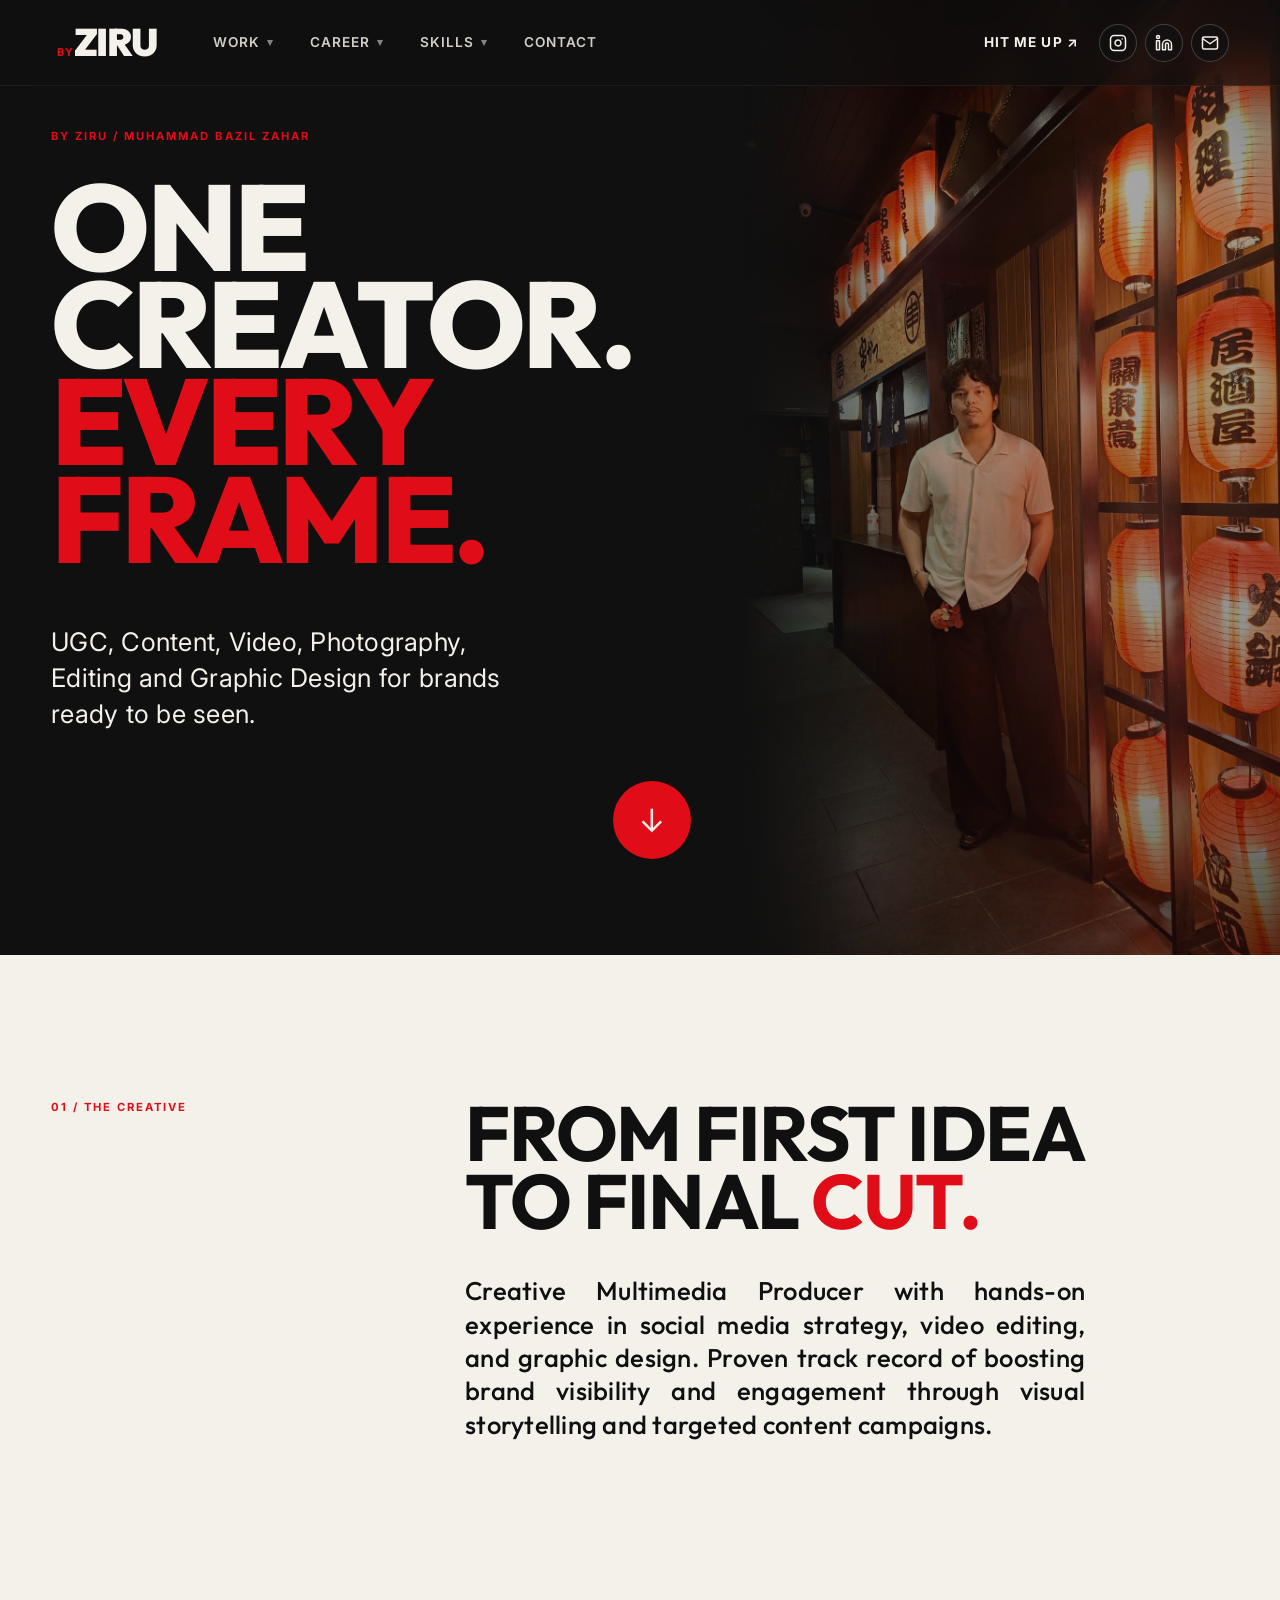
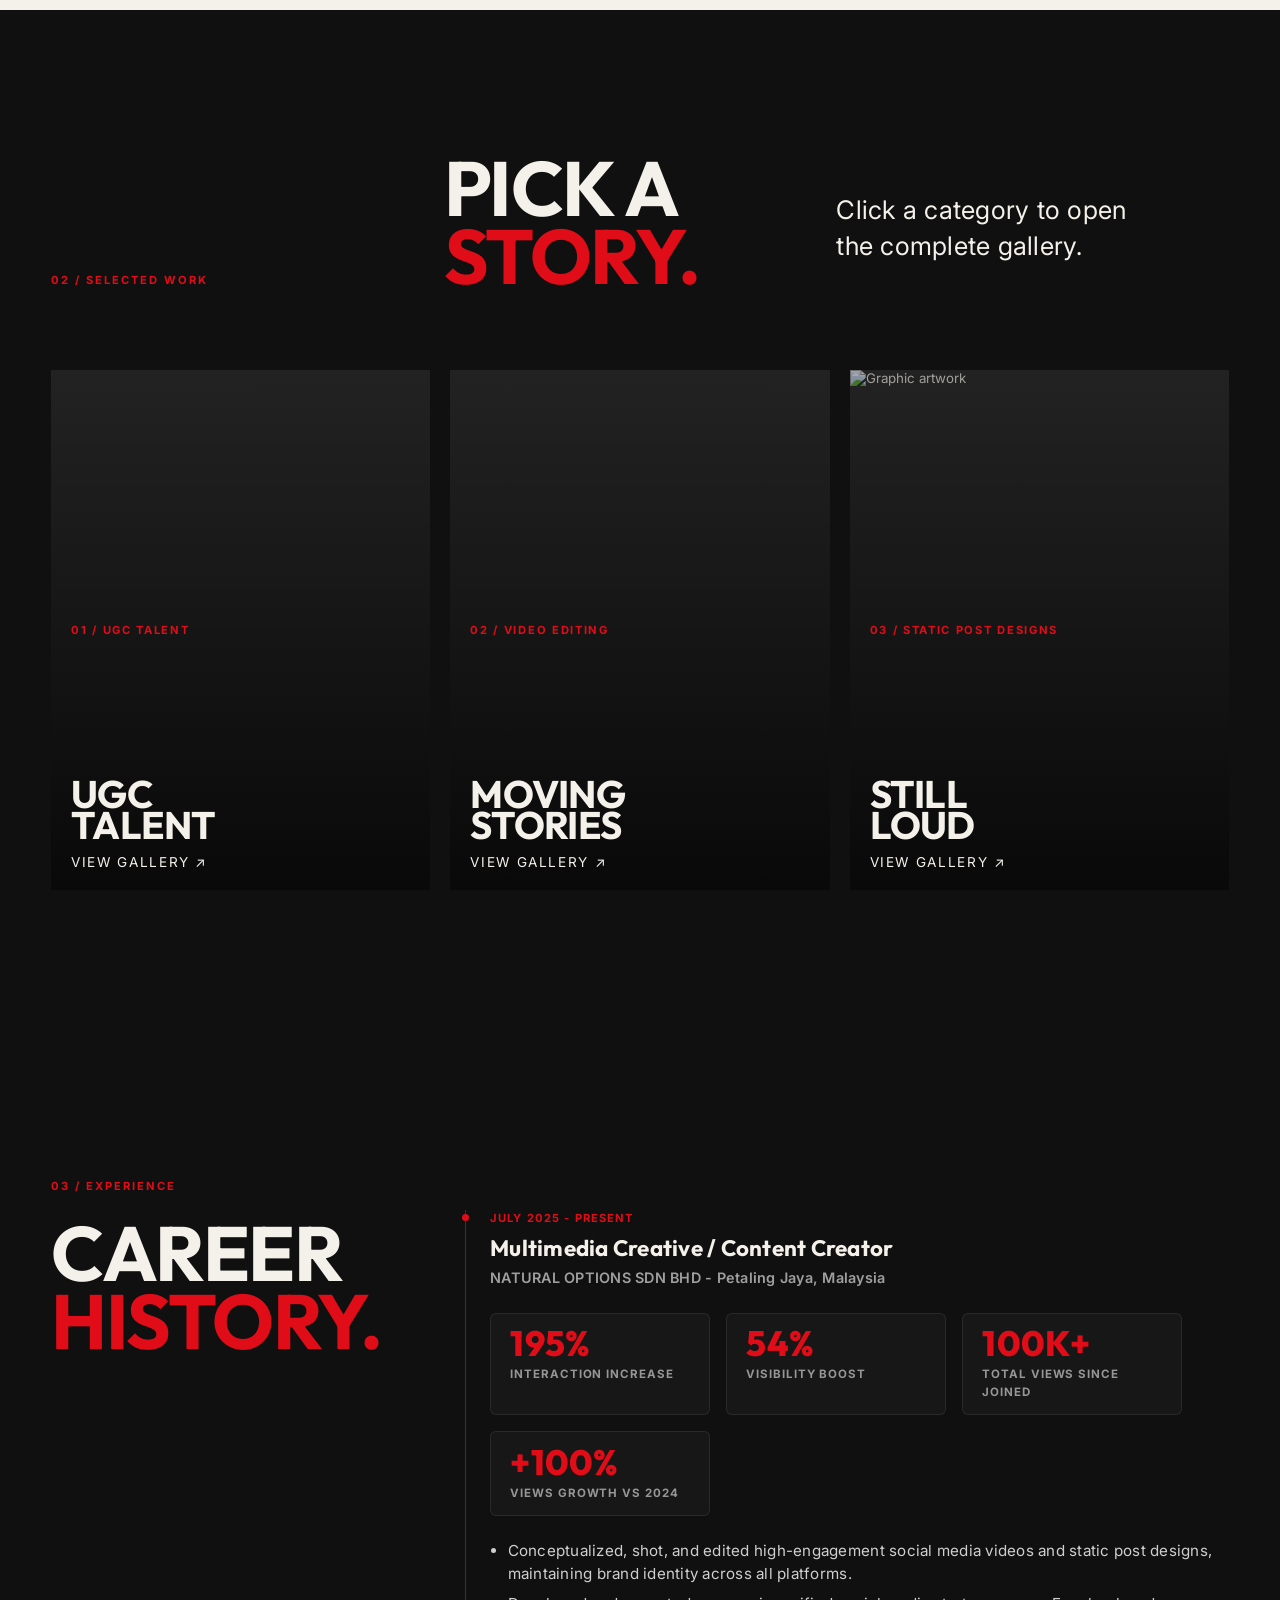
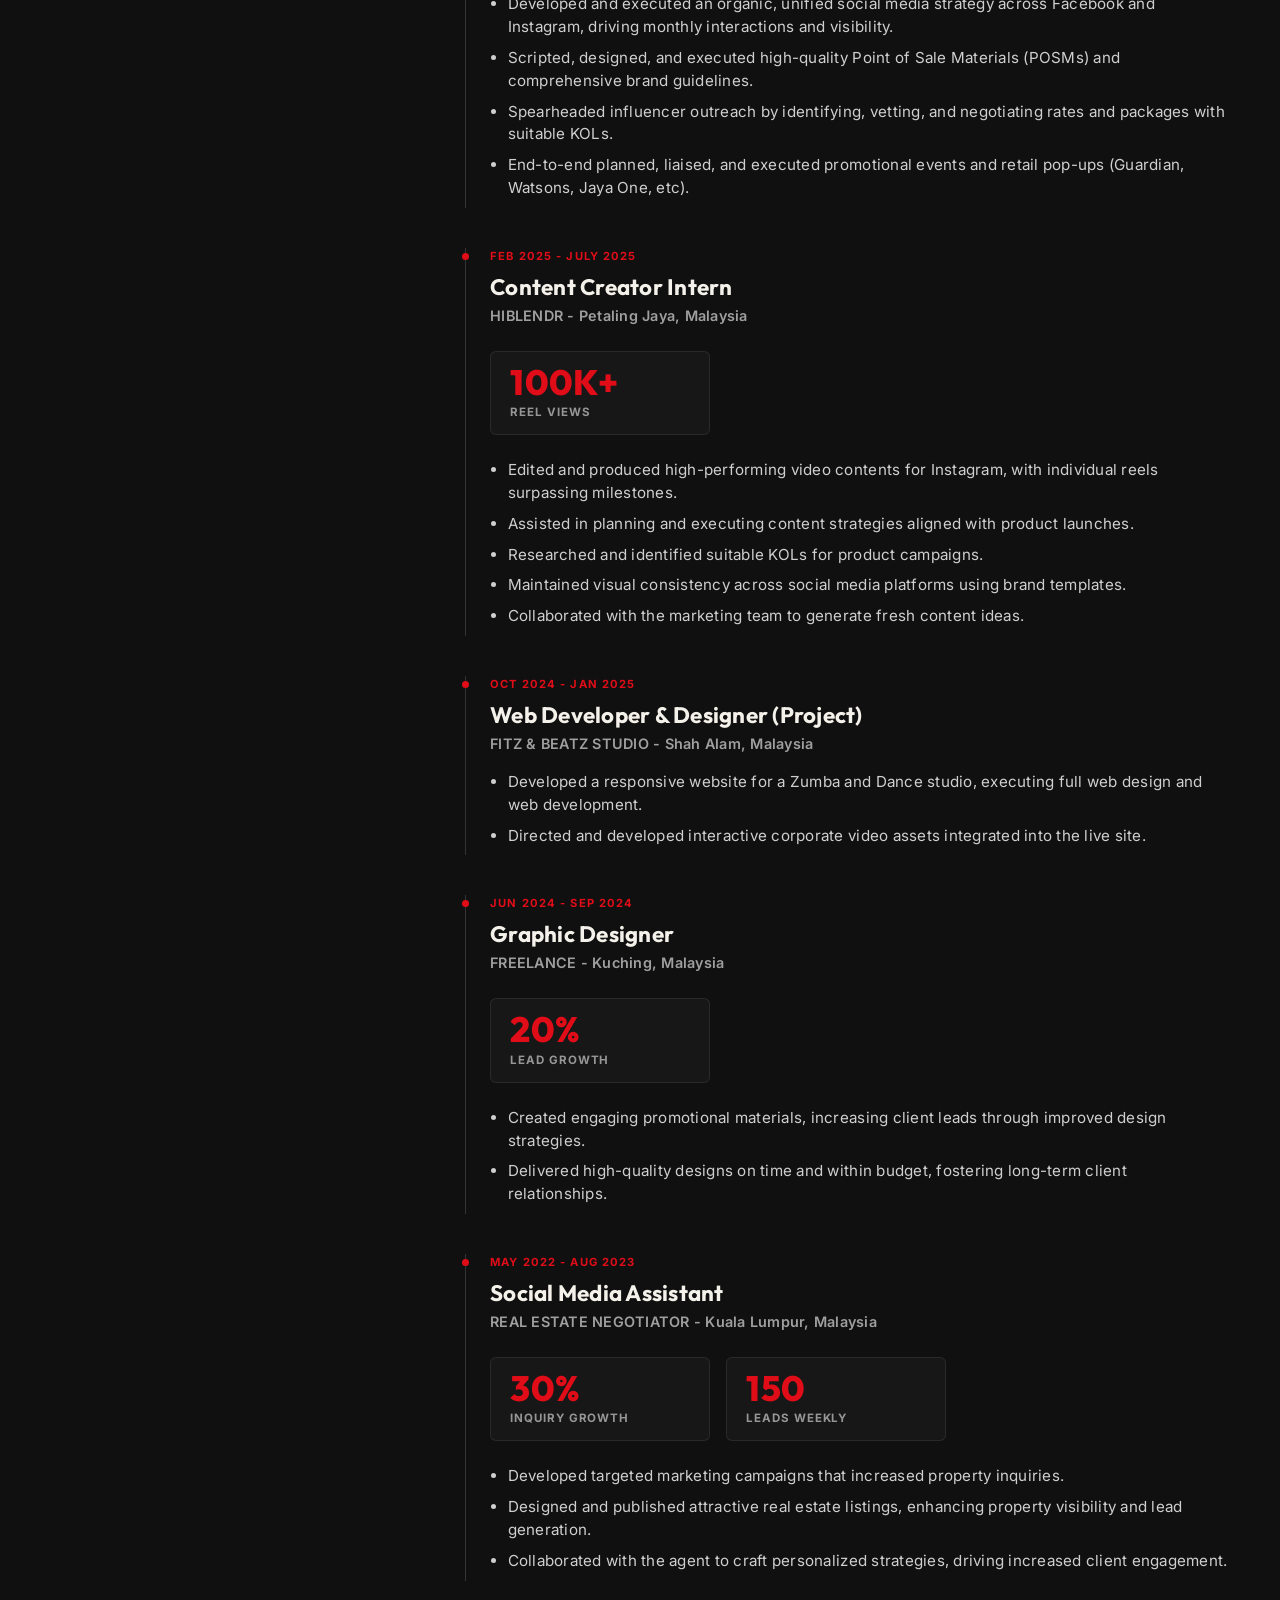
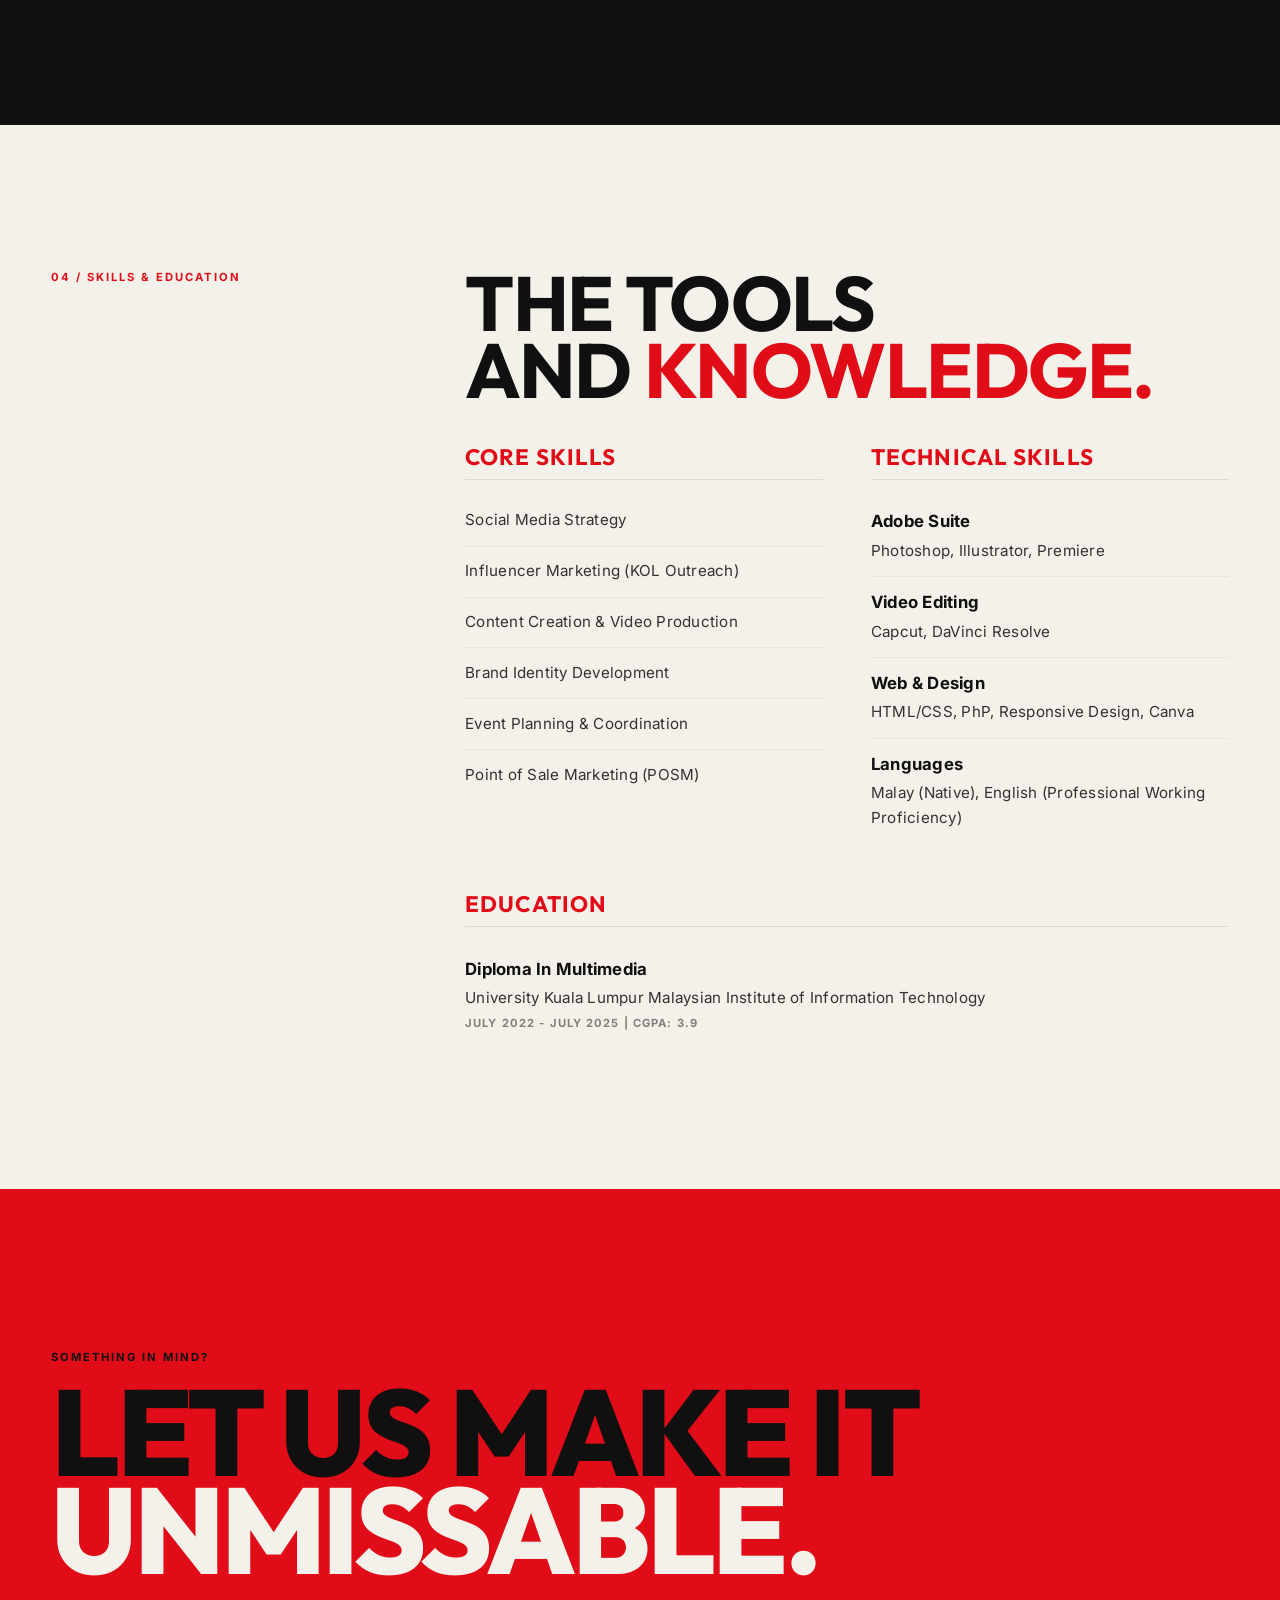
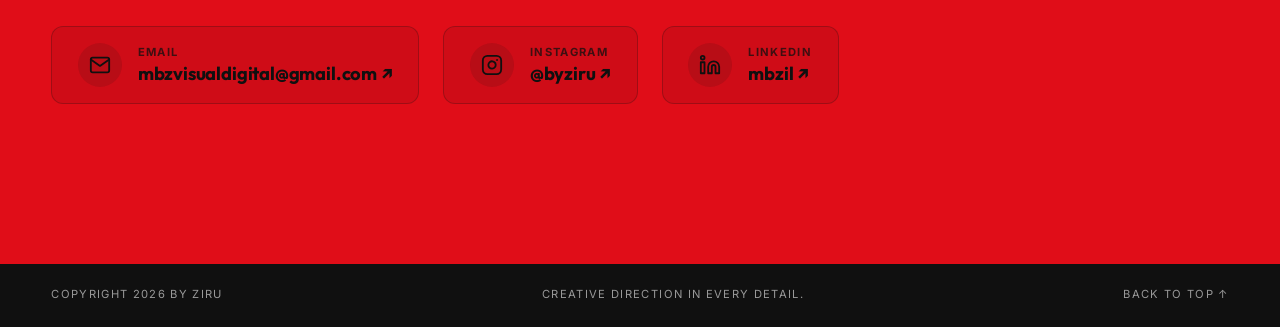
==== commit 2ab68141: "Redesign navigation bar to Letta-style mega menu dropdowns retaining brand colors" ====
--- a/index.html
+++ b/index.html
@@ -28,10 +28,94 @@
             <a class="logo" href="#top" aria-label="BY ZIRU home">
                 <b>BY</b><span>ZIRU</span>
             </a>
-            <nav>
-                <a href="#work">WORK</a>
-                <a href="#experience">CAREER</a>
-                <a href="#contact">CONTACT</a>
+            <nav class="site-nav">
+                <!-- WORK Dropdown -->
+                <div class="nav-item has-dropdown">
+                    <a href="#work" class="nav-link">
+                        WORK <span class="chevron">&#9662;</span>
+                    </a>
+                    <div class="dropdown-menu">
+                        <a href="#work" class="dropdown-item" data-gallery="ugc">
+                            <div class="dropdown-content">
+                                <span class="dropdown-title">UGC Talent</span>
+                                <span class="dropdown-desc">User-generated content & video ads</span>
+                            </div>
+                            <span class="dropdown-arrow">&#8599;</span>
+                        </a>
+                        <a href="#work" class="dropdown-item" data-gallery="videos">
+                            <div class="dropdown-content">
+                                <span class="dropdown-title">Video Editing</span>
+                                <span class="dropdown-desc">Moving stories & post-production</span>
+                            </div>
+                            <span class="dropdown-arrow">&#8599;</span>
+                        </a>
+                        <a href="#work" class="dropdown-item" data-gallery="static">
+                            <div class="dropdown-content">
+                                <span class="dropdown-title">Static Post Designs</span>
+                                <span class="dropdown-desc">Brand visuals & graphic artwork</span>
+                            </div>
+                            <span class="dropdown-arrow">&#8599;</span>
+                        </a>
+                    </div>
+                </div>
+
+                <!-- CAREER Dropdown -->
+                <div class="nav-item has-dropdown">
+                    <a href="#experience" class="nav-link">
+                        CAREER <span class="chevron">&#9662;</span>
+                    </a>
+                    <div class="dropdown-menu">
+                        <a href="#experience" class="dropdown-item">
+                            <div class="dropdown-content">
+                                <span class="dropdown-title">Natural Options</span>
+                                <span class="dropdown-desc">Multimedia Creative & Content Creator</span>
+                            </div>
+                            <span class="dropdown-arrow">&#8599;</span>
+                        </a>
+                        <a href="#experience" class="dropdown-item">
+                            <div class="dropdown-content">
+                                <span class="dropdown-title">HiBlendr</span>
+                                <span class="dropdown-desc">Content Creator Intern (100K+ Reel Views)</span>
+                            </div>
+                            <span class="dropdown-arrow">&#8599;</span>
+                        </a>
+                        <a href="#experience" class="dropdown-item">
+                            <div class="dropdown-content">
+                                <span class="dropdown-title">Fitz & Beatz Studio</span>
+                                <span class="dropdown-desc">Web Developer & Designer</span>
+                            </div>
+                            <span class="dropdown-arrow">&#8599;</span>
+                        </a>
+                    </div>
+                </div>
+
+                <!-- SKILLS Dropdown -->
+                <div class="nav-item has-dropdown">
+                    <a href="#skills" class="nav-link">
+                        SKILLS <span class="chevron">&#9662;</span>
+                    </a>
+                    <div class="dropdown-menu">
+                        <a href="#skills" class="dropdown-item">
+                            <div class="dropdown-content">
+                                <span class="dropdown-title">Core & Technical Skills</span>
+                                <span class="dropdown-desc">Social Strategy, Adobe Suite, Editing</span>
+                            </div>
+                            <span class="dropdown-arrow">&#8599;</span>
+                        </a>
+                        <a href="#skills" class="dropdown-item">
+                            <div class="dropdown-content">
+                                <span class="dropdown-title">Education</span>
+                                <span class="dropdown-desc">Diploma in Multimedia (CGPA 3.9)</span>
+                            </div>
+                            <span class="dropdown-arrow">&#8599;</span>
+                        </a>
+                    </div>
+                </div>
+
+                <!-- CONTACT Link -->
+                <div class="nav-item">
+                    <a href="#contact" class="nav-link">CONTACT</a>
+                </div>
             </nav>
         </div>
         <div class="header-right">
--- a/styles.css
+++ b/styles.css
@@ -67,35 +67,143 @@
   letter-spacing: 0.08em;
 }
 
-nav {
-  display: flex;
-  gap: 1.25rem;
+.site-nav {
+  display: flex;
+  align-items: center;
+  gap: 0.25rem;
   font-size: var(--font-sm);
-  text-transform: uppercase;
-  letter-spacing: 0.12em;
+  letter-spacing: 0.08em;
+  text-transform: uppercase;
+}
+
+.nav-item {
+  position: relative;
+}
+
+.nav-link {
+  display: inline-flex;
   align-items: center;
-}
-
-nav a {
-  display: inline-block;
-  padding: 0.55rem 1.4rem;
-  border: 1px solid var(--red);
-  border-radius: 50px;
-  background: rgba(16, 16, 16, 0.85);
-  box-shadow: 0 0 10px rgba(224, 13, 24, 0.4);
-  transition: all 0.3s ease;
-}
-
-nav a:hover {
-  background: transparent;
-  border-color: transparent;
-  box-shadow: none;
+  gap: 0.4rem;
+  padding: 0.65rem 1rem;
+  color: rgba(244, 241, 234, 0.85);
+  font-weight: 600;
+  border-radius: 6px;
+  transition: all 0.25s cubic-bezier(0.16, 1, 0.3, 1);
+  cursor: pointer;
+  text-decoration: none;
+}
+
+.chevron {
+  font-size: 0.7rem;
+  opacity: 0.6;
+  transition: transform 0.25s ease, color 0.25s ease;
+}
+
+.nav-item:hover .nav-link,
+.nav-item:focus-within .nav-link,
+.nav-item.active .nav-link {
+  color: var(--paper);
+  background: rgba(255, 255, 255, 0.08);
+}
+
+.nav-item:hover .chevron,
+.nav-item.active .chevron {
+  transform: rotate(180deg);
+  color: var(--red);
+}
+
+/* Letta-Style Dropdown Menu Panel */
+.dropdown-menu {
+  position: absolute;
+  top: 100%;
+  left: 0;
+  min-width: 310px;
+  background: rgba(18, 18, 18, 0.96);
+  backdrop-filter: blur(24px);
+  -webkit-backdrop-filter: blur(24px);
+  border: 1px solid rgba(255, 255, 255, 0.12);
+  border-radius: 8px;
+  box-shadow: 0 16px 40px rgba(0, 0, 0, 0.6), 0 0 20px rgba(224, 13, 24, 0.08);
+  padding: 0.3rem 0;
+  opacity: 0;
+  visibility: hidden;
+  transform: translateY(8px);
+  transition: all 0.25s cubic-bezier(0.16, 1, 0.3, 1);
+  z-index: 1100;
+}
+
+.nav-item:hover .dropdown-menu,
+.nav-item:focus-within .dropdown-menu,
+.nav-item.active .dropdown-menu {
+  opacity: 1;
+  visibility: visible;
+  transform: translateY(6px);
+}
+
+.dropdown-item {
+  display: flex;
+  align-items: center;
+  justify-content: space-between;
+  padding: 0.9rem 1.25rem;
+  border-bottom: 1px solid rgba(255, 255, 255, 0.06);
+  transition: all 0.2s ease;
+  text-decoration: none;
+}
+
+.dropdown-item:last-child {
+  border-bottom: none;
+}
+
+.dropdown-content {
+  display: flex;
+  flex-direction: column;
+  gap: 0.25rem;
+}
+
+.dropdown-title {
+  font: 700 0.95rem/1.2 Outfit, sans-serif;
+  color: var(--paper);
+  letter-spacing: 0.02em;
+  text-transform: none;
+}
+
+.dropdown-desc {
+  font-size: 0.76rem;
+  color: rgba(244, 241, 234, 0.55);
+  text-transform: none;
+  font-weight: 400;
+  line-height: 1.3;
+}
+
+.dropdown-arrow {
+  font-size: 0.95rem;
+  color: rgba(255, 255, 255, 0.35);
+  transition: all 0.2s ease;
+  margin-left: 0.8rem;
+}
+
+.dropdown-item:hover {
+  background: rgba(224, 13, 24, 0.12);
+  padding-left: 1.45rem;
+}
+
+.dropdown-item:hover .dropdown-title {
+  color: #fff;
+}
+
+.dropdown-item:hover .dropdown-desc {
+  color: rgba(244, 241, 234, 0.85);
+}
+
+.dropdown-item:hover .dropdown-arrow {
+  color: var(--red);
+  transform: translate(3px, -3px);
 }
 
 .header-left {
   display: flex;
   align-items: center;
-  gap: 2rem;
+  gap: 2.5rem;
 }
 
 .header-right {
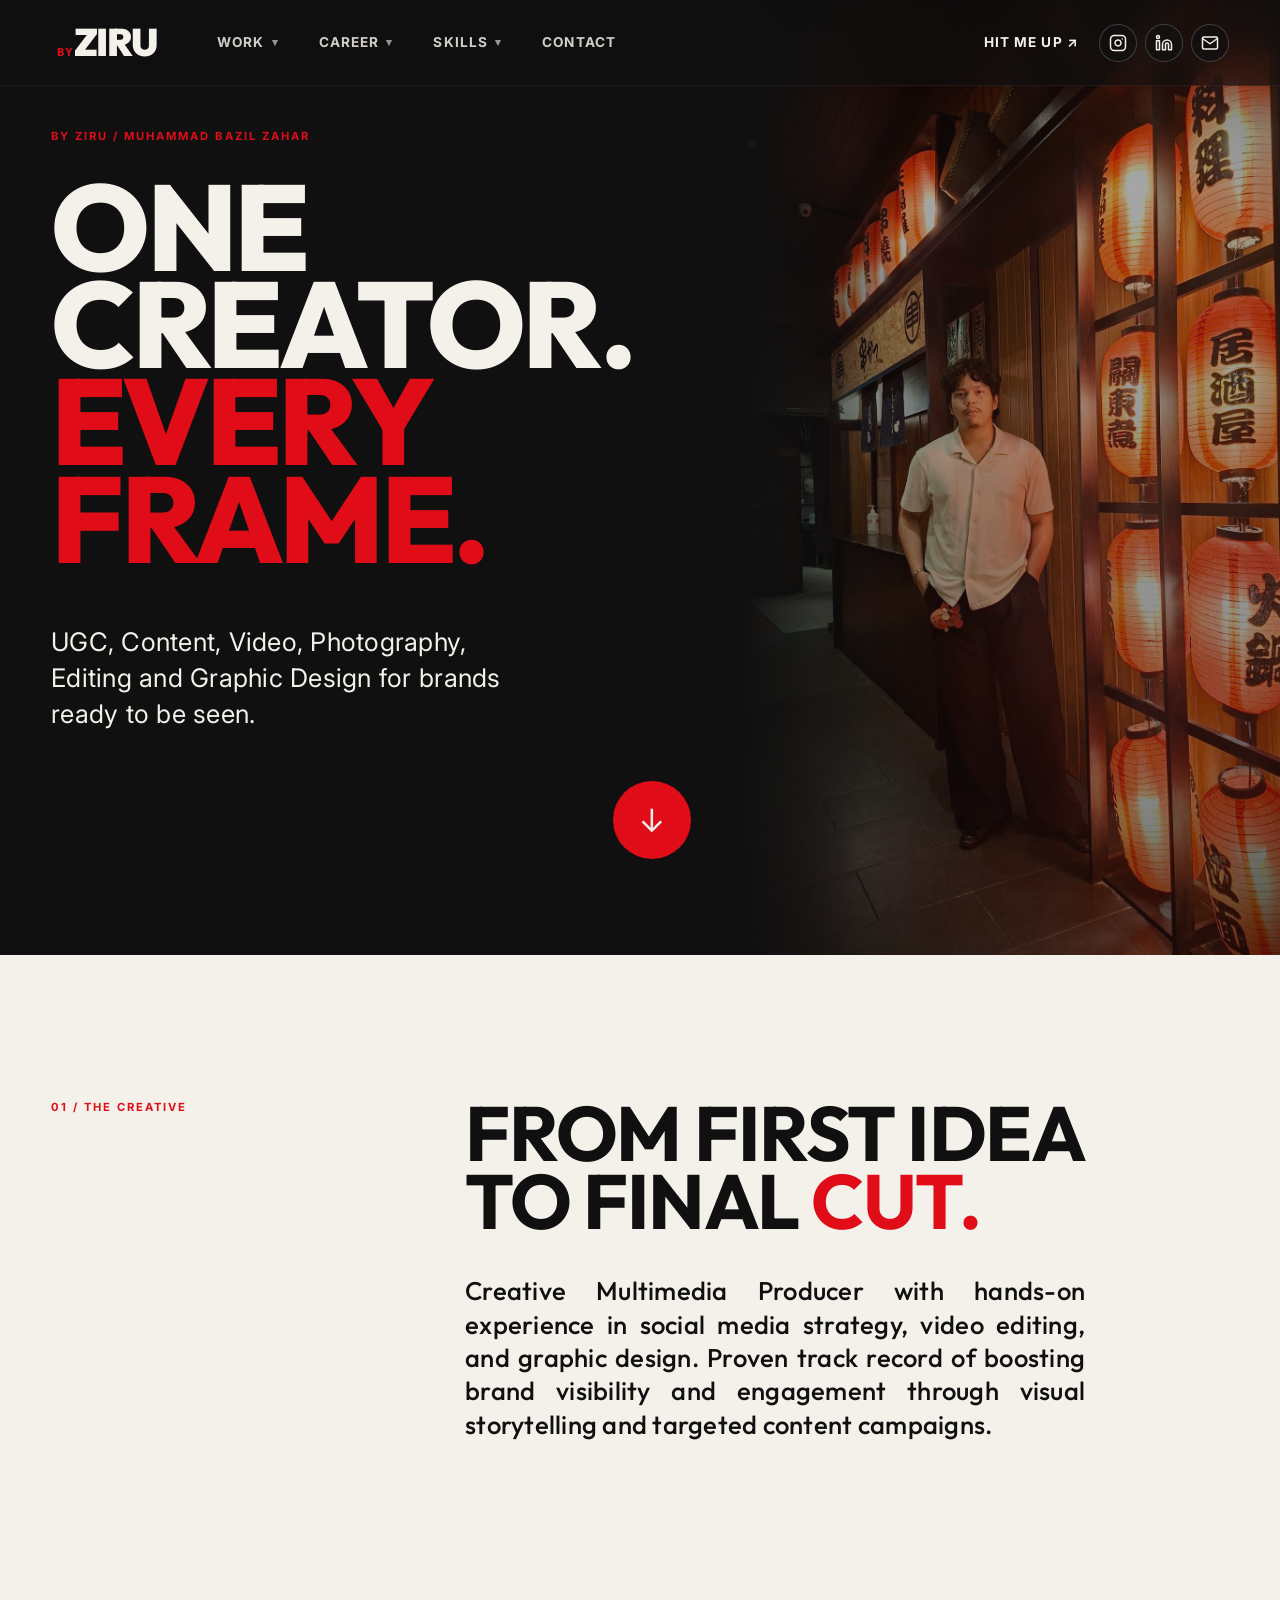
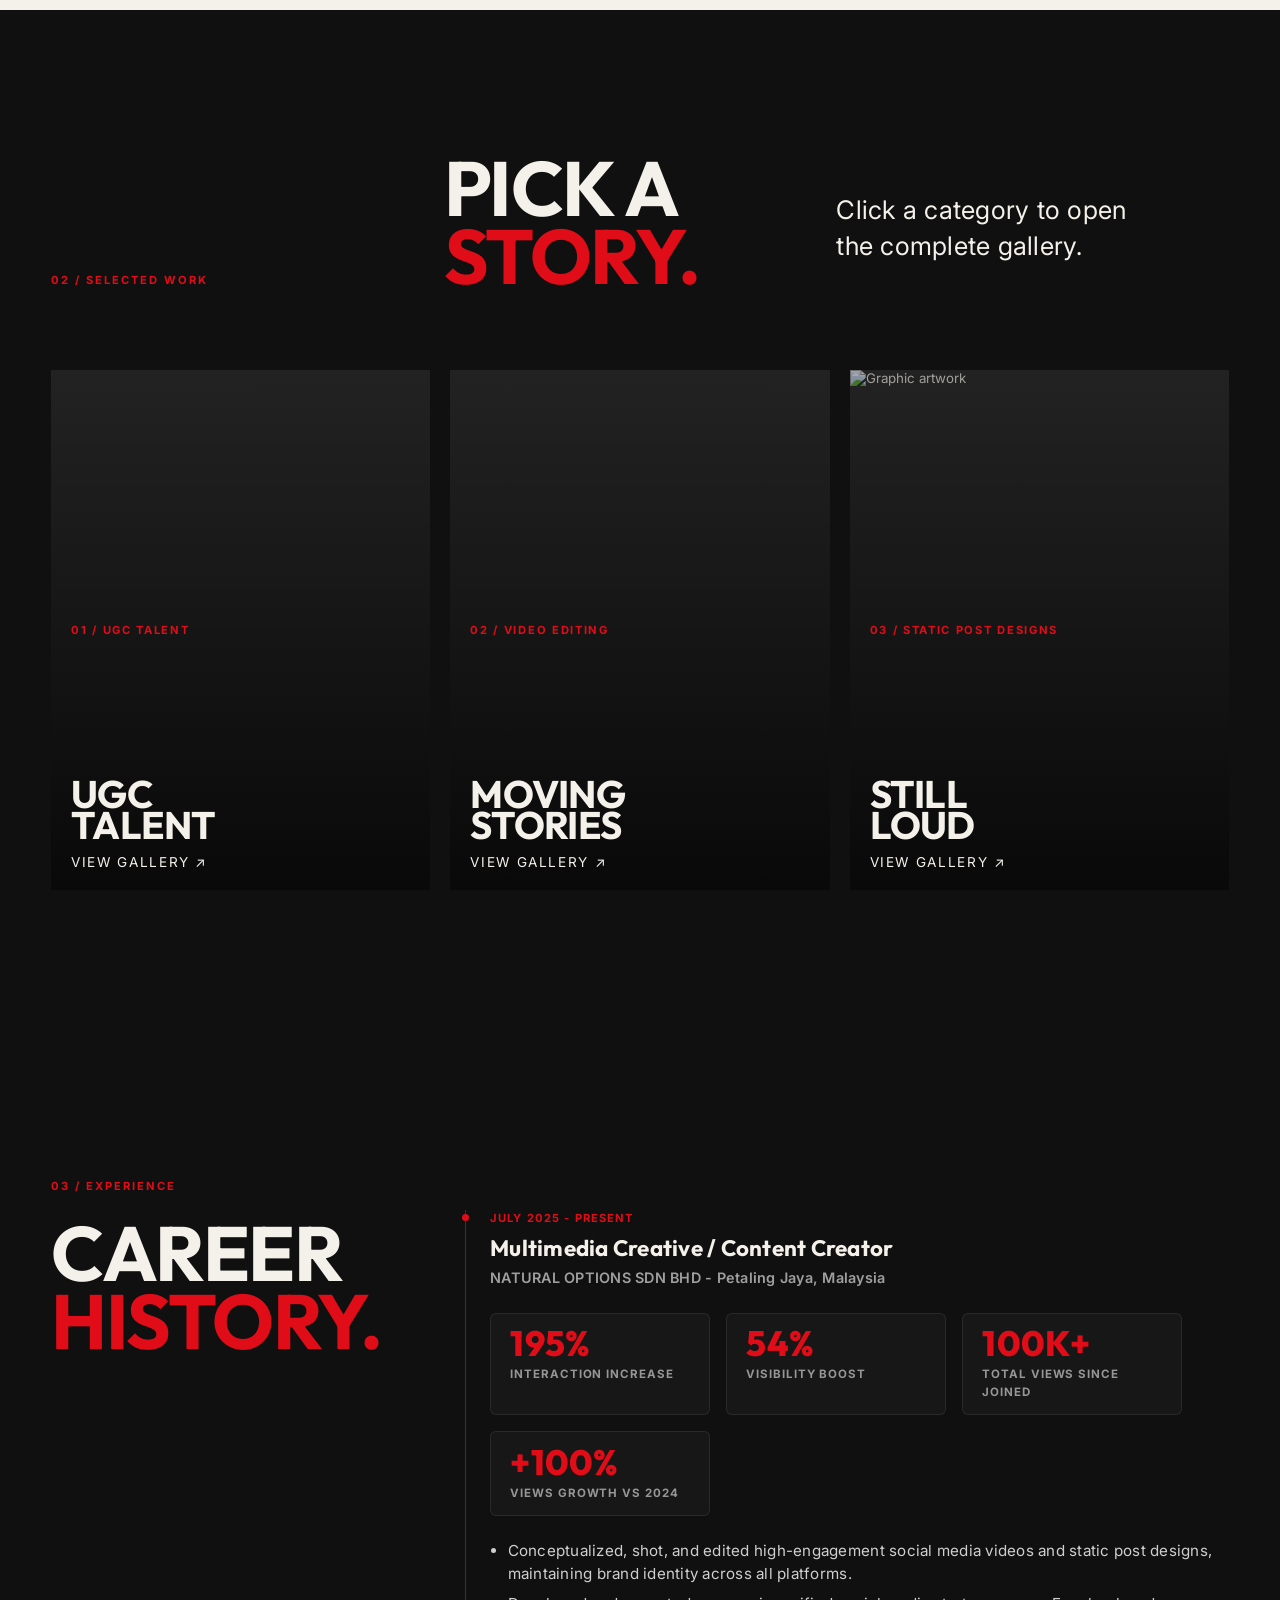
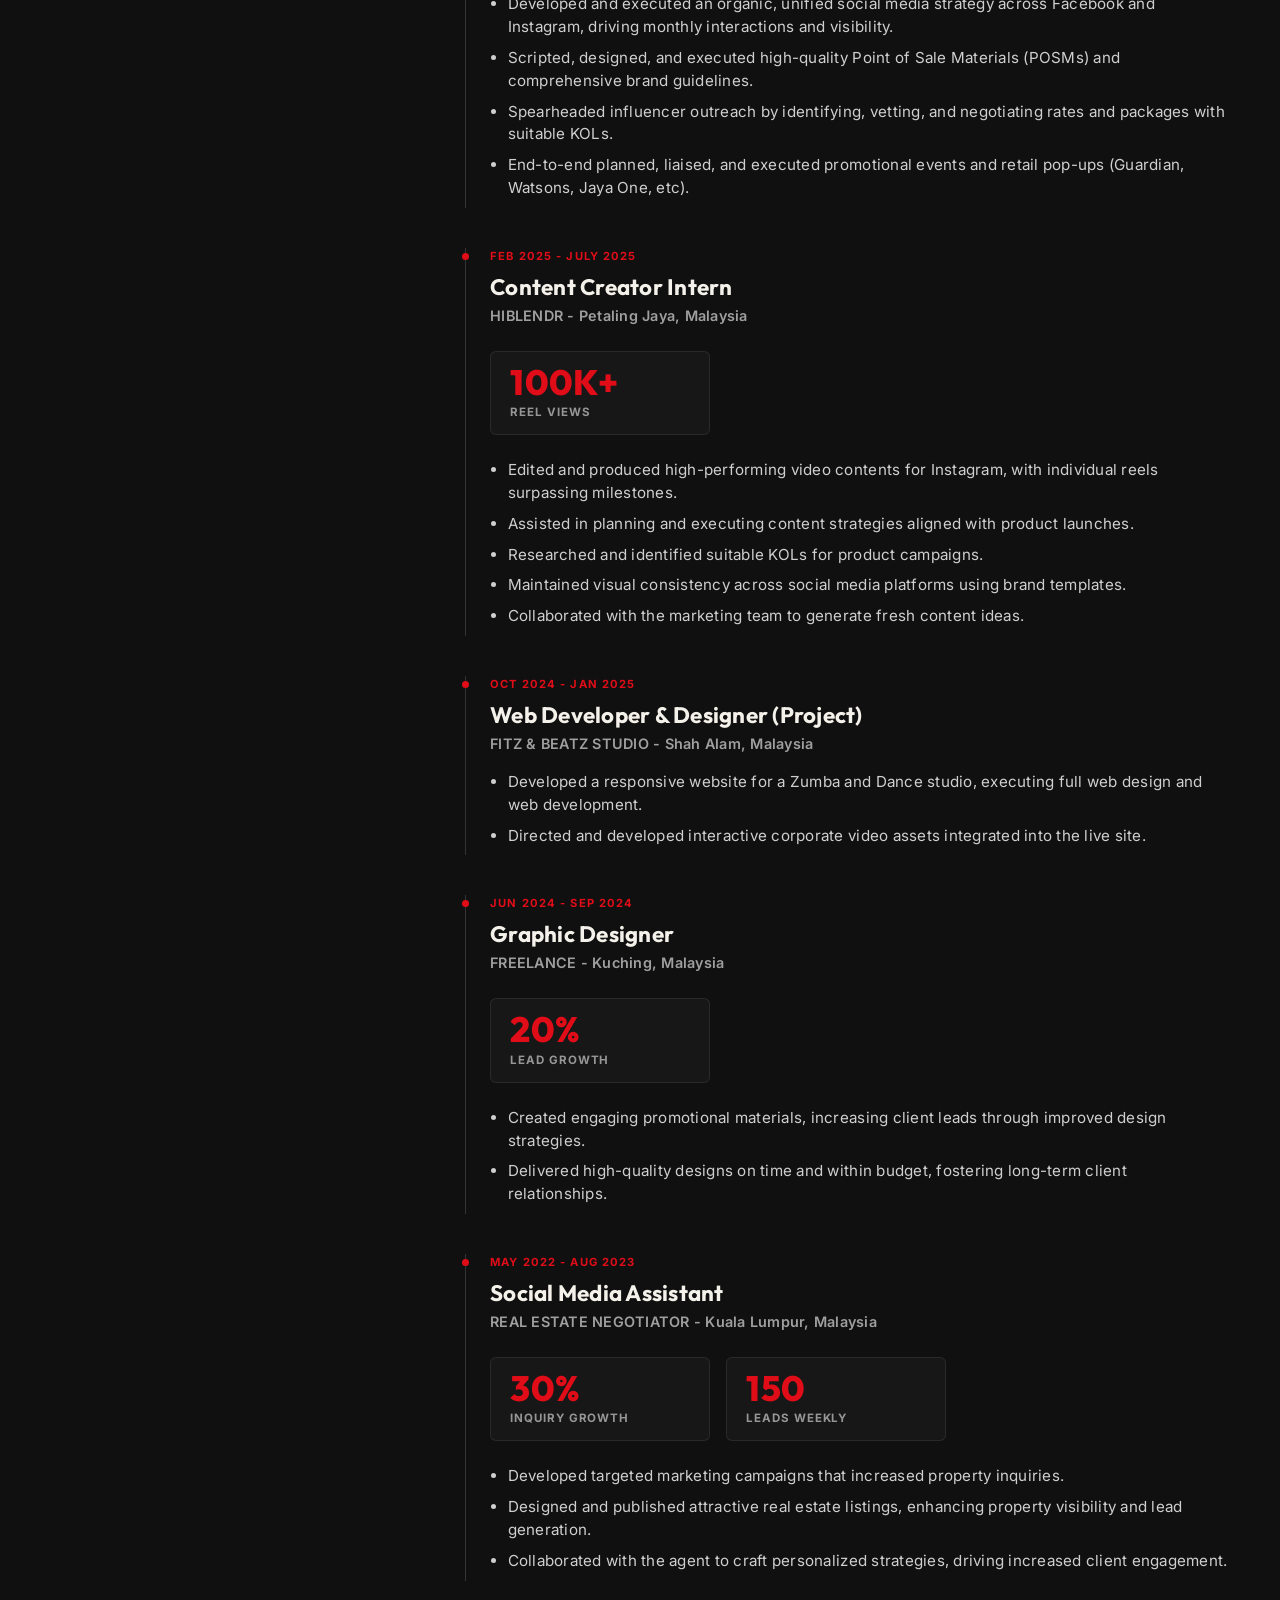
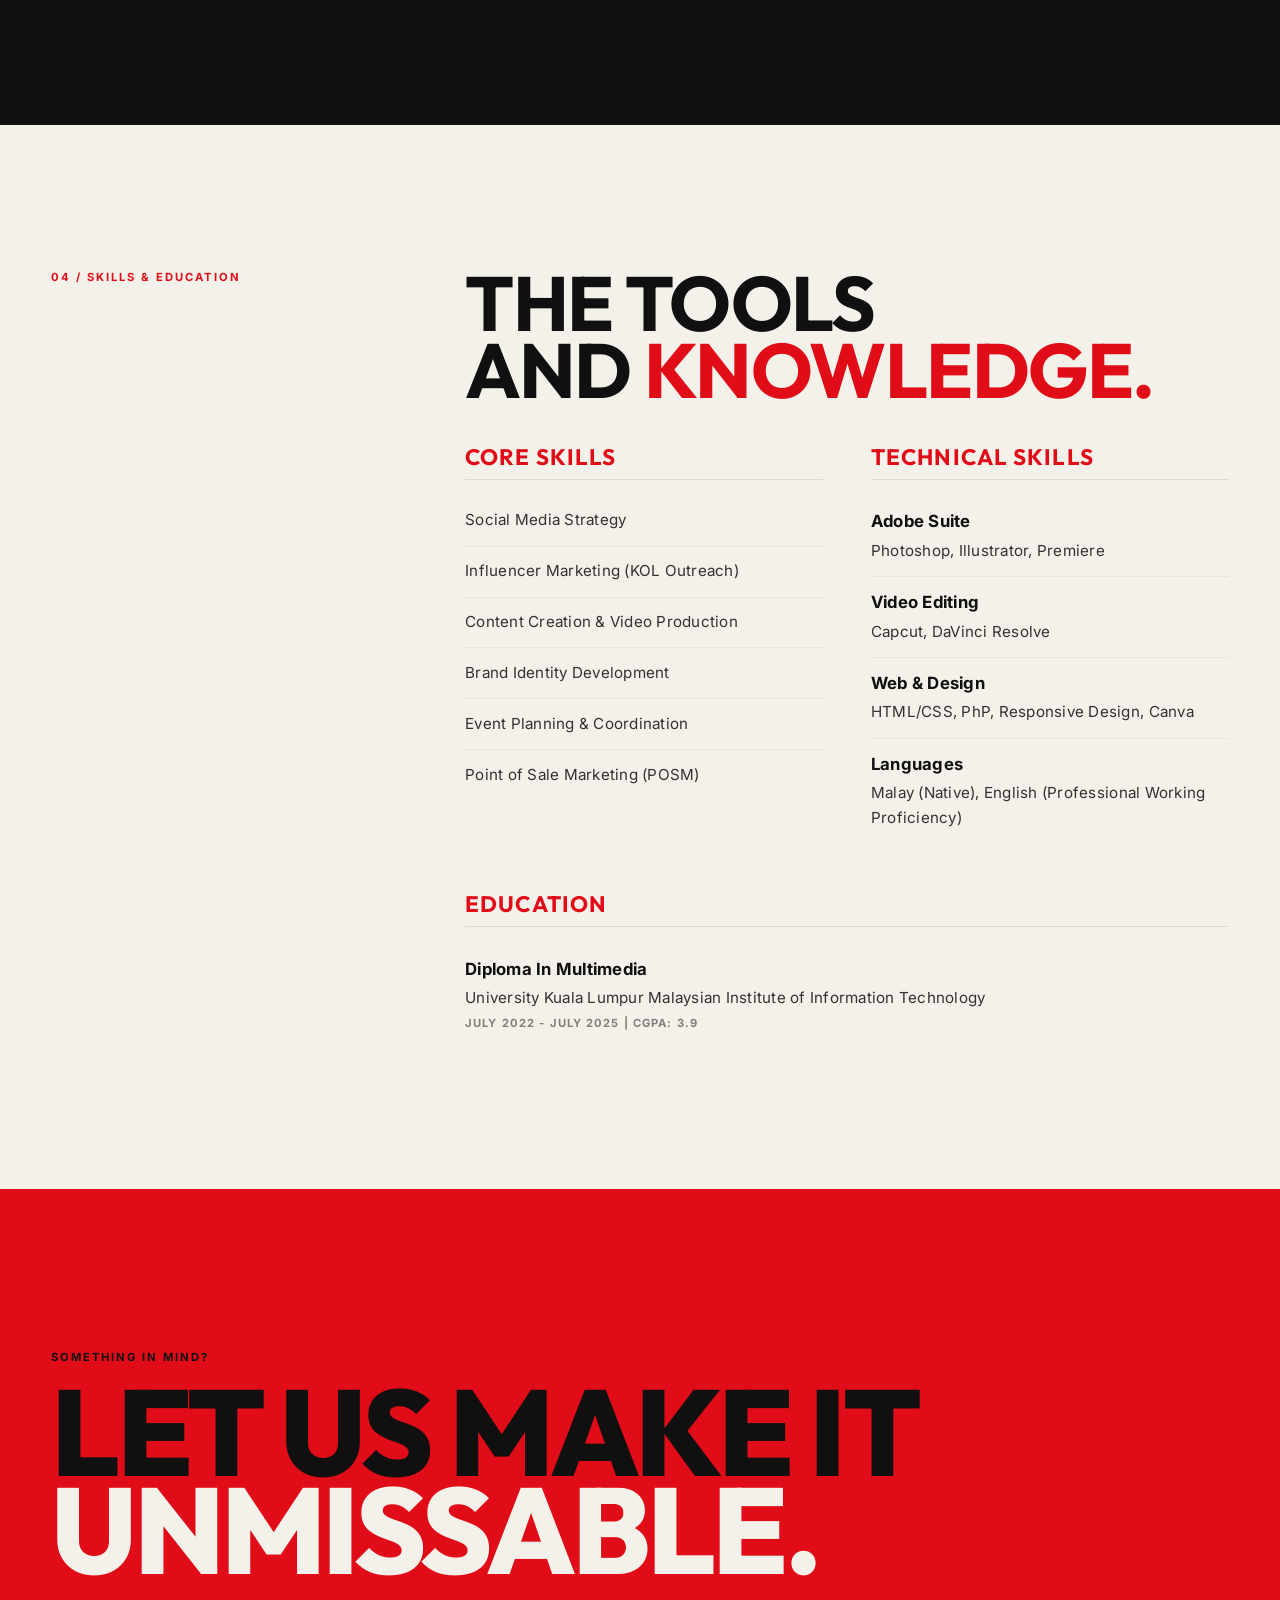
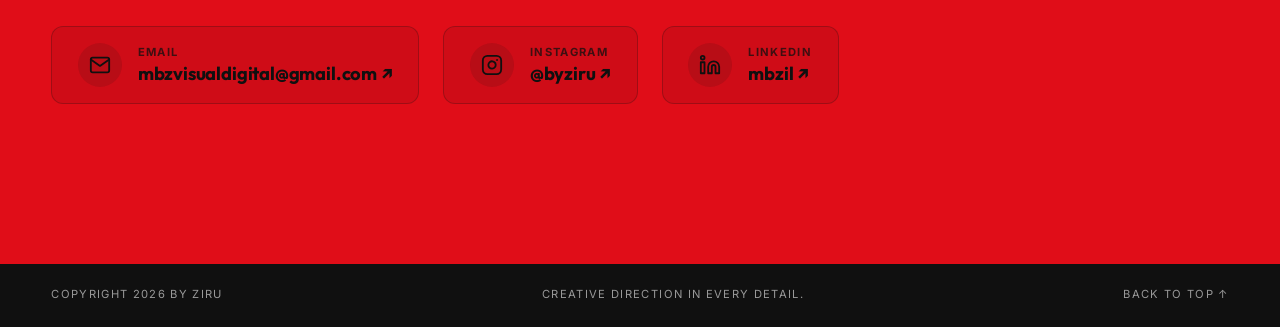
==== commit 6bf54ee9: "Replace dropdown sub-links with concise section description cards" ====
--- a/index.html
+++ b/index.html
@@ -34,27 +34,13 @@
                     <a href="#work" class="nav-link">
                         WORK <span class="chevron">&#9662;</span>
                     </a>
-                    <div class="dropdown-menu">
-                        <a href="#work" class="dropdown-item" data-gallery="ugc">
-                            <div class="dropdown-content">
-                                <span class="dropdown-title">UGC Talent</span>
-                                <span class="dropdown-desc">User-generated content & video ads</span>
+                    <div class="dropdown-menu section-info-card">
+                        <a href="#work" class="dropdown-card-link">
+                            <div class="dropdown-card-header">
+                                <span class="dropdown-title">Selected Works</span>
+                                <span class="dropdown-arrow">&#8599;</span>
                             </div>
-                            <span class="dropdown-arrow">&#8599;</span>
-                        </a>
-                        <a href="#work" class="dropdown-item" data-gallery="videos">
-                            <div class="dropdown-content">
-                                <span class="dropdown-title">Video Editing</span>
-                                <span class="dropdown-desc">Moving stories & post-production</span>
-                            </div>
-                            <span class="dropdown-arrow">&#8599;</span>
-                        </a>
-                        <a href="#work" class="dropdown-item" data-gallery="static">
-                            <div class="dropdown-content">
-                                <span class="dropdown-title">Static Post Designs</span>
-                                <span class="dropdown-desc">Brand visuals & graphic artwork</span>
-                            </div>
-                            <span class="dropdown-arrow">&#8599;</span>
+                            <p class="dropdown-desc">Explore UGC talent ads, film production, video editing, and static graphic post designs.</p>
                         </a>
                     </div>
                 </div>
@@ -64,27 +50,13 @@
                     <a href="#experience" class="nav-link">
                         CAREER <span class="chevron">&#9662;</span>
                     </a>
-                    <div class="dropdown-menu">
-                        <a href="#experience" class="dropdown-item">
-                            <div class="dropdown-content">
-                                <span class="dropdown-title">Natural Options</span>
-                                <span class="dropdown-desc">Multimedia Creative & Content Creator</span>
+                    <div class="dropdown-menu section-info-card">
+                        <a href="#experience" class="dropdown-card-link">
+                            <div class="dropdown-card-header">
+                                <span class="dropdown-title">Career History</span>
+                                <span class="dropdown-arrow">&#8599;</span>
                             </div>
-                            <span class="dropdown-arrow">&#8599;</span>
-                        </a>
-                        <a href="#experience" class="dropdown-item">
-                            <div class="dropdown-content">
-                                <span class="dropdown-title">HiBlendr</span>
-                                <span class="dropdown-desc">Content Creator Intern (100K+ Reel Views)</span>
-                            </div>
-                            <span class="dropdown-arrow">&#8599;</span>
-                        </a>
-                        <a href="#experience" class="dropdown-item">
-                            <div class="dropdown-content">
-                                <span class="dropdown-title">Fitz & Beatz Studio</span>
-                                <span class="dropdown-desc">Web Developer & Designer</span>
-                            </div>
-                            <span class="dropdown-arrow">&#8599;</span>
+                            <p class="dropdown-desc">Hands-on experience in social media strategy, KOL influencer marketing, POSM, and brand growth metrics.</p>
                         </a>
                     </div>
                 </div>
@@ -94,20 +66,13 @@
                     <a href="#skills" class="nav-link">
                         SKILLS <span class="chevron">&#9662;</span>
                     </a>
-                    <div class="dropdown-menu">
-                        <a href="#skills" class="dropdown-item">
-                            <div class="dropdown-content">
-                                <span class="dropdown-title">Core & Technical Skills</span>
-                                <span class="dropdown-desc">Social Strategy, Adobe Suite, Editing</span>
+                    <div class="dropdown-menu section-info-card">
+                        <a href="#skills" class="dropdown-card-link">
+                            <div class="dropdown-card-header">
+                                <span class="dropdown-title">Skills & Education</span>
+                                <span class="dropdown-arrow">&#8599;</span>
                             </div>
-                            <span class="dropdown-arrow">&#8599;</span>
-                        </a>
-                        <a href="#skills" class="dropdown-item">
-                            <div class="dropdown-content">
-                                <span class="dropdown-title">Education</span>
-                                <span class="dropdown-desc">Diploma in Multimedia (CGPA 3.9)</span>
-                            </div>
-                            <span class="dropdown-arrow">&#8599;</span>
+                            <p class="dropdown-desc">Expertise in Adobe Suite, CapCut, DaVinci Resolve, social media strategy, and Diploma in Multimedia (CGPA 3.9).</p>
                         </a>
                     </div>
                 </div>
--- a/styles.css
+++ b/styles.css
@@ -67,10 +67,18 @@
   letter-spacing: 0.08em;
 }
 
+.header-left {
+  display: flex;
+  align-items: center;
+  gap: 2.5rem;
+  height: 100%;
+}
+
 .site-nav {
   display: flex;
-  align-items: center;
-  gap: 0.25rem;
+  align-items: stretch;
+  height: 100%;
+  gap: 0;
   font-size: var(--font-sm);
   letter-spacing: 0.08em;
   text-transform: uppercase;
@@ -78,38 +86,49 @@
 
 .nav-item {
   position: relative;
+  display: flex;
+  align-items: stretch;
+  height: 100%;
 }
 
 .nav-link {
   display: inline-flex;
   align-items: center;
-  gap: 0.4rem;
-  padding: 0.65rem 1rem;
+  gap: 0.45rem;
+  padding: 0 1.25rem;
+  height: 100%;
   color: rgba(244, 241, 234, 0.85);
-  font-weight: 600;
-  border-radius: 6px;
+  font-weight: 700;
+  border-radius: 0;
   transition: all 0.25s cubic-bezier(0.16, 1, 0.3, 1);
   cursor: pointer;
   text-decoration: none;
+  position: relative;
 }
 
 .chevron {
   font-size: 0.7rem;
-  opacity: 0.6;
+  opacity: 0.7;
   transition: transform 0.25s ease, color 0.25s ease;
 }
 
+/* Full top-to-bottom stretch with Red + Noise Texture on Hover / Focus / Active */
 .nav-item:hover .nav-link,
 .nav-item:focus-within .nav-link,
 .nav-item.active .nav-link {
-  color: var(--paper);
-  background: rgba(255, 255, 255, 0.08);
+  color: #ffffff;
+  background-color: var(--red);
+  background-image: 
+    linear-gradient(180deg, rgba(224, 13, 24, 0.95) 0%, rgba(165, 8, 16, 0.98) 100%),
+    url("data:image/svg+xml,%3Csvg viewBox='0 0 200 200' xmlns='http://www.w3.org/2000/svg'%3E%3Cfilter id='n'%3E%3CfeTurbulence type='fractalNoise' baseFrequency='0.85' numOctaves='3' stitchTiles='stitch'/%3E%3CfeColorMatrix type='matrix' values='1 0 0 0 0 0 1 0 0 0 0 0 1 0 0 0 0 0 0.18 0'/%3E%3C/filter%3E%3Crect width='100%25' height='100%25' filter='url(%23n)'/%3E%3C/svg%3E");
+  background-blend-mode: overlay;
+  box-shadow: inset 0 -2px 0 #ffffff, 0 4px 15px rgba(224, 13, 24, 0.35);
 }
 
 .nav-item:hover .chevron,
 .nav-item.active .chevron {
   transform: rotate(180deg);
-  color: var(--red);
+  color: #ffffff;
 }
 
 /* Letta-Style Dropdown Menu Panel */
@@ -117,17 +136,18 @@
   position: absolute;
   top: 100%;
   left: 0;
-  min-width: 310px;
-  background: rgba(18, 18, 18, 0.96);
+  min-width: 320px;
+  background: rgba(16, 16, 16, 0.96);
   backdrop-filter: blur(24px);
   -webkit-backdrop-filter: blur(24px);
   border: 1px solid rgba(255, 255, 255, 0.12);
-  border-radius: 8px;
-  box-shadow: 0 16px 40px rgba(0, 0, 0, 0.6), 0 0 20px rgba(224, 13, 24, 0.08);
+  border-top: 2px solid var(--red);
+  border-radius: 0 0 8px 8px;
+  box-shadow: 0 20px 45px rgba(0, 0, 0, 0.7), 0 0 20px rgba(224, 13, 24, 0.15);
   padding: 0.3rem 0;
   opacity: 0;
   visibility: hidden;
-  transform: translateY(8px);
+  transform: translateY(0);
   transition: all 0.25s cubic-bezier(0.16, 1, 0.3, 1);
   z-index: 1100;
 }
@@ -137,66 +157,65 @@
 .nav-item.active .dropdown-menu {
   opacity: 1;
   visibility: visible;
-  transform: translateY(6px);
-}
-
-.dropdown-item {
+  transform: translateY(0);
+}
+
+/* Section Info Description Card inside Dropdown */
+.section-info-card {
+  padding: 0;
+  width: 320px;
+  overflow: hidden;
+}
+
+.dropdown-card-link {
+  display: block;
+  padding: 1.25rem 1.4rem;
+  text-decoration: none;
+  transition: all 0.25s cubic-bezier(0.16, 1, 0.3, 1);
+}
+
+.dropdown-card-header {
   display: flex;
   align-items: center;
   justify-content: space-between;
-  padding: 0.9rem 1.25rem;
-  border-bottom: 1px solid rgba(255, 255, 255, 0.06);
-  transition: all 0.2s ease;
-  text-decoration: none;
-}
-
-.dropdown-item:last-child {
-  border-bottom: none;
-}
-
-.dropdown-content {
-  display: flex;
-  flex-direction: column;
-  gap: 0.25rem;
+  margin-bottom: 0.5rem;
 }
 
 .dropdown-title {
-  font: 700 0.95rem/1.2 Outfit, sans-serif;
+  font: 700 1.05rem/1.2 Outfit, sans-serif;
   color: var(--paper);
-  letter-spacing: 0.02em;
+  letter-spacing: 0.01em;
   text-transform: none;
 }
 
+.dropdown-arrow {
+  font-size: 1rem;
+  color: var(--red);
+  transition: transform 0.25s ease;
+}
+
 .dropdown-desc {
-  font-size: 0.76rem;
-  color: rgba(244, 241, 234, 0.55);
+  margin: 0;
+  font-size: 0.82rem;
+  line-height: 1.45;
+  color: rgba(244, 241, 234, 0.65);
   text-transform: none;
   font-weight: 400;
-  line-height: 1.3;
-}
-
-.dropdown-arrow {
-  font-size: 0.95rem;
-  color: rgba(255, 255, 255, 0.35);
-  transition: all 0.2s ease;
-  margin-left: 0.8rem;
-}
-
-.dropdown-item:hover {
+}
+
+.dropdown-card-link:hover {
   background: rgba(224, 13, 24, 0.12);
-  padding-left: 1.45rem;
-}
-
-.dropdown-item:hover .dropdown-title {
-  color: #fff;
-}
-
-.dropdown-item:hover .dropdown-desc {
-  color: rgba(244, 241, 234, 0.85);
-}
-
-.dropdown-item:hover .dropdown-arrow {
-  color: var(--red);
+}
+
+.dropdown-card-link:hover .dropdown-title {
+  color: #ffffff;
+}
+
+.dropdown-card-link:hover .dropdown-desc {
+  color: rgba(244, 241, 234, 0.9);
+}
+
+.dropdown-card-link:hover .dropdown-arrow {
   transform: translate(3px, -3px);
 }
 
@@ -621,18 +640,30 @@
   min-width: 140px;
   flex: 1 1 calc(50% - 0.5rem);
   max-width: 220px;
-  transition: transform 0.3s cubic-bezier(0.16, 1, 0.3, 1), border-color 0.3s ease;
+  transition: all 0.3s cubic-bezier(0.16, 1, 0.3, 1);
+  cursor: pointer;
 }
 
 .metric-card:hover {
-  transform: translateY(-2px);
+  transform: translateY(-3px);
   border-color: var(--red);
+  background-color: var(--red);
+  background-image: 
+    linear-gradient(180deg, rgba(224, 13, 24, 0.95) 0%, rgba(165, 8, 16, 0.98) 100%),
+    url("data:image/svg+xml,%3Csvg viewBox='0 0 200 200' xmlns='http://www.w3.org/2000/svg'%3E%3Cfilter id='n'%3E%3CfeTurbulence type='fractalNoise' baseFrequency='0.85' numOctaves='3' stitchTiles='stitch'/%3E%3CfeColorMatrix type='matrix' values='1 0 0 0 0 0 1 0 0 0 0 0 1 0 0 0 0 0 0.18 0'/%3E%3C/filter%3E%3Crect width='100%25' height='100%25' filter='url(%23n)'/%3E%3C/svg%3E");
+  background-blend-mode: overlay;
+  box-shadow: 0 8px 25px rgba(224, 13, 24, 0.4);
 }
 
 .metric-num {
   font: 800 2.2rem/1 Outfit, sans-serif;
   color: var(--red);
   margin-bottom: 0.2rem;
+  transition: color 0.3s ease;
+}
+
+.metric-card:hover .metric-num {
+  color: #ffffff;
 }
 
 .metric-label {
@@ -641,6 +672,11 @@
   text-transform: uppercase;
   letter-spacing: 0.08em;
   color: rgba(255, 255, 255, 0.55);
+  transition: color 0.3s ease;
+}
+
+.metric-card:hover .metric-label {
+  color: rgba(255, 255, 255, 0.92);
 }
 
 /* ========================================== RESUME: SKILLS & EDUCATION ========================================== */
